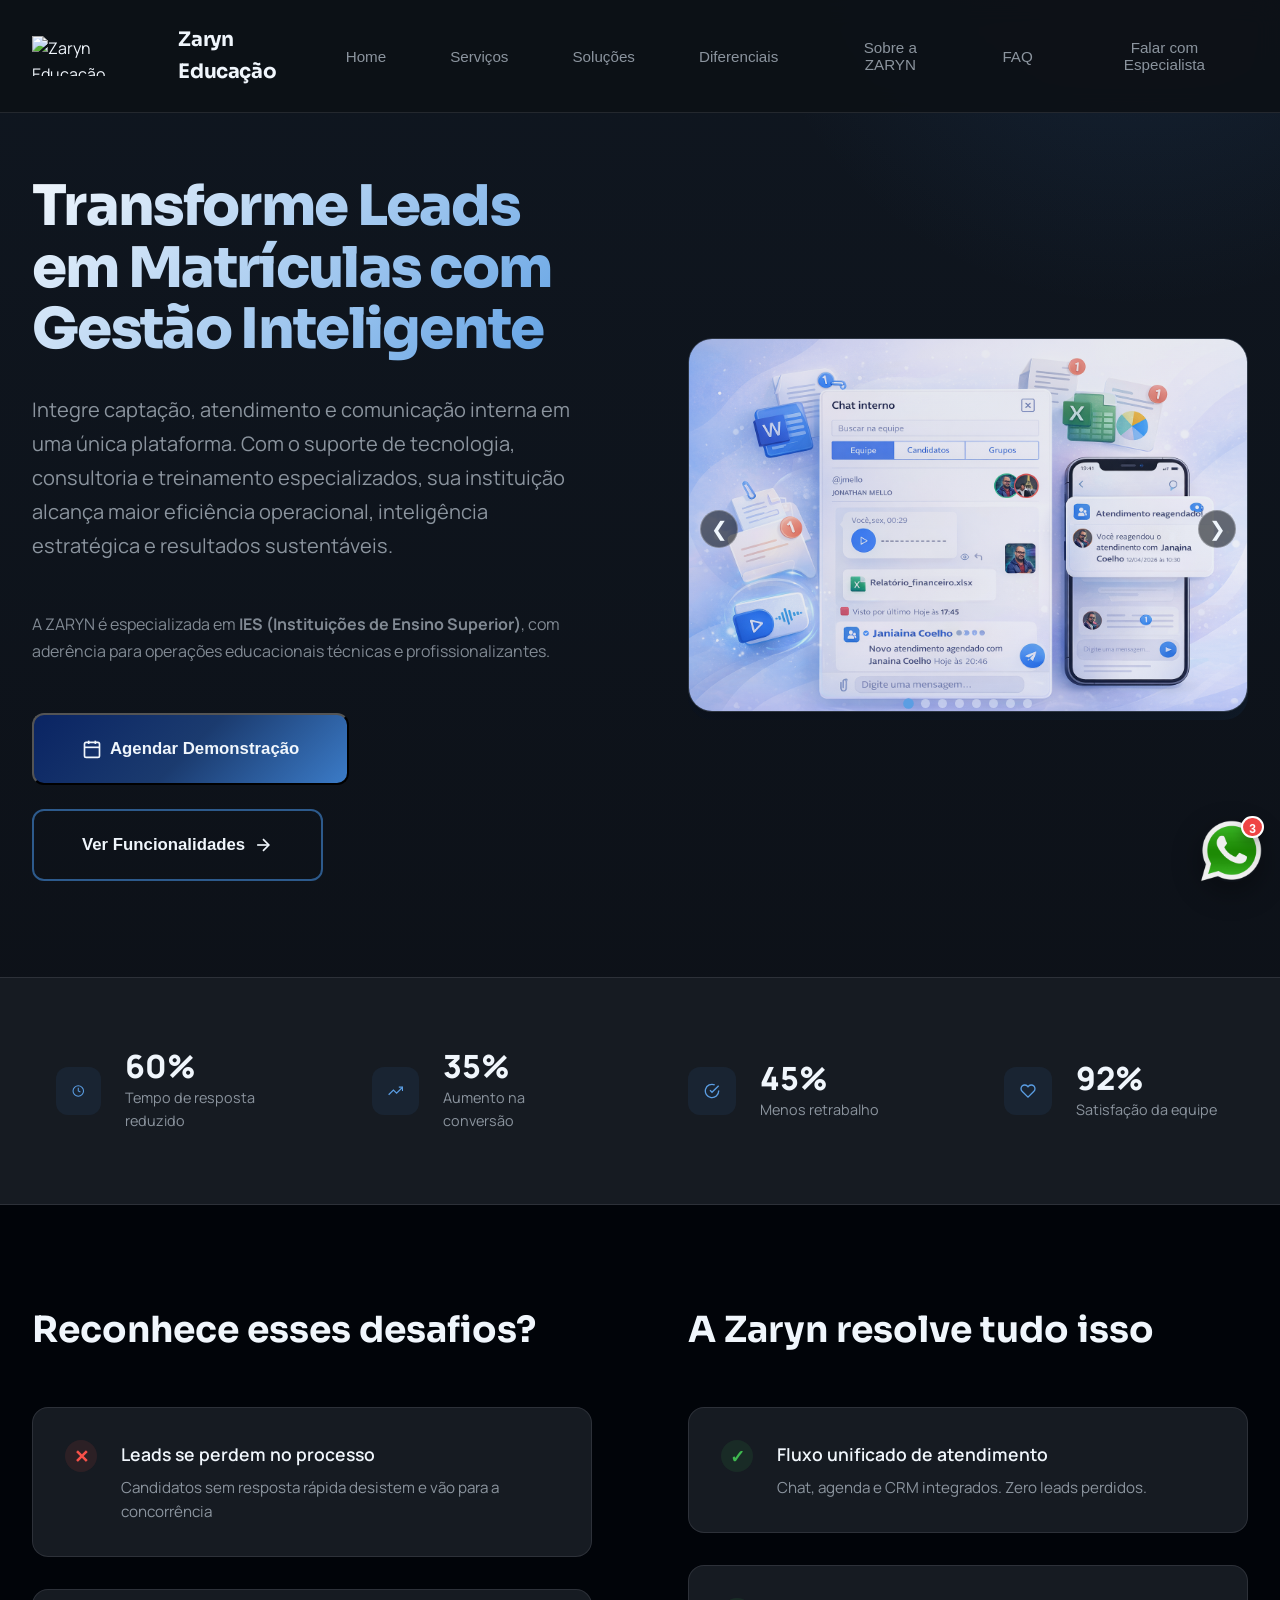
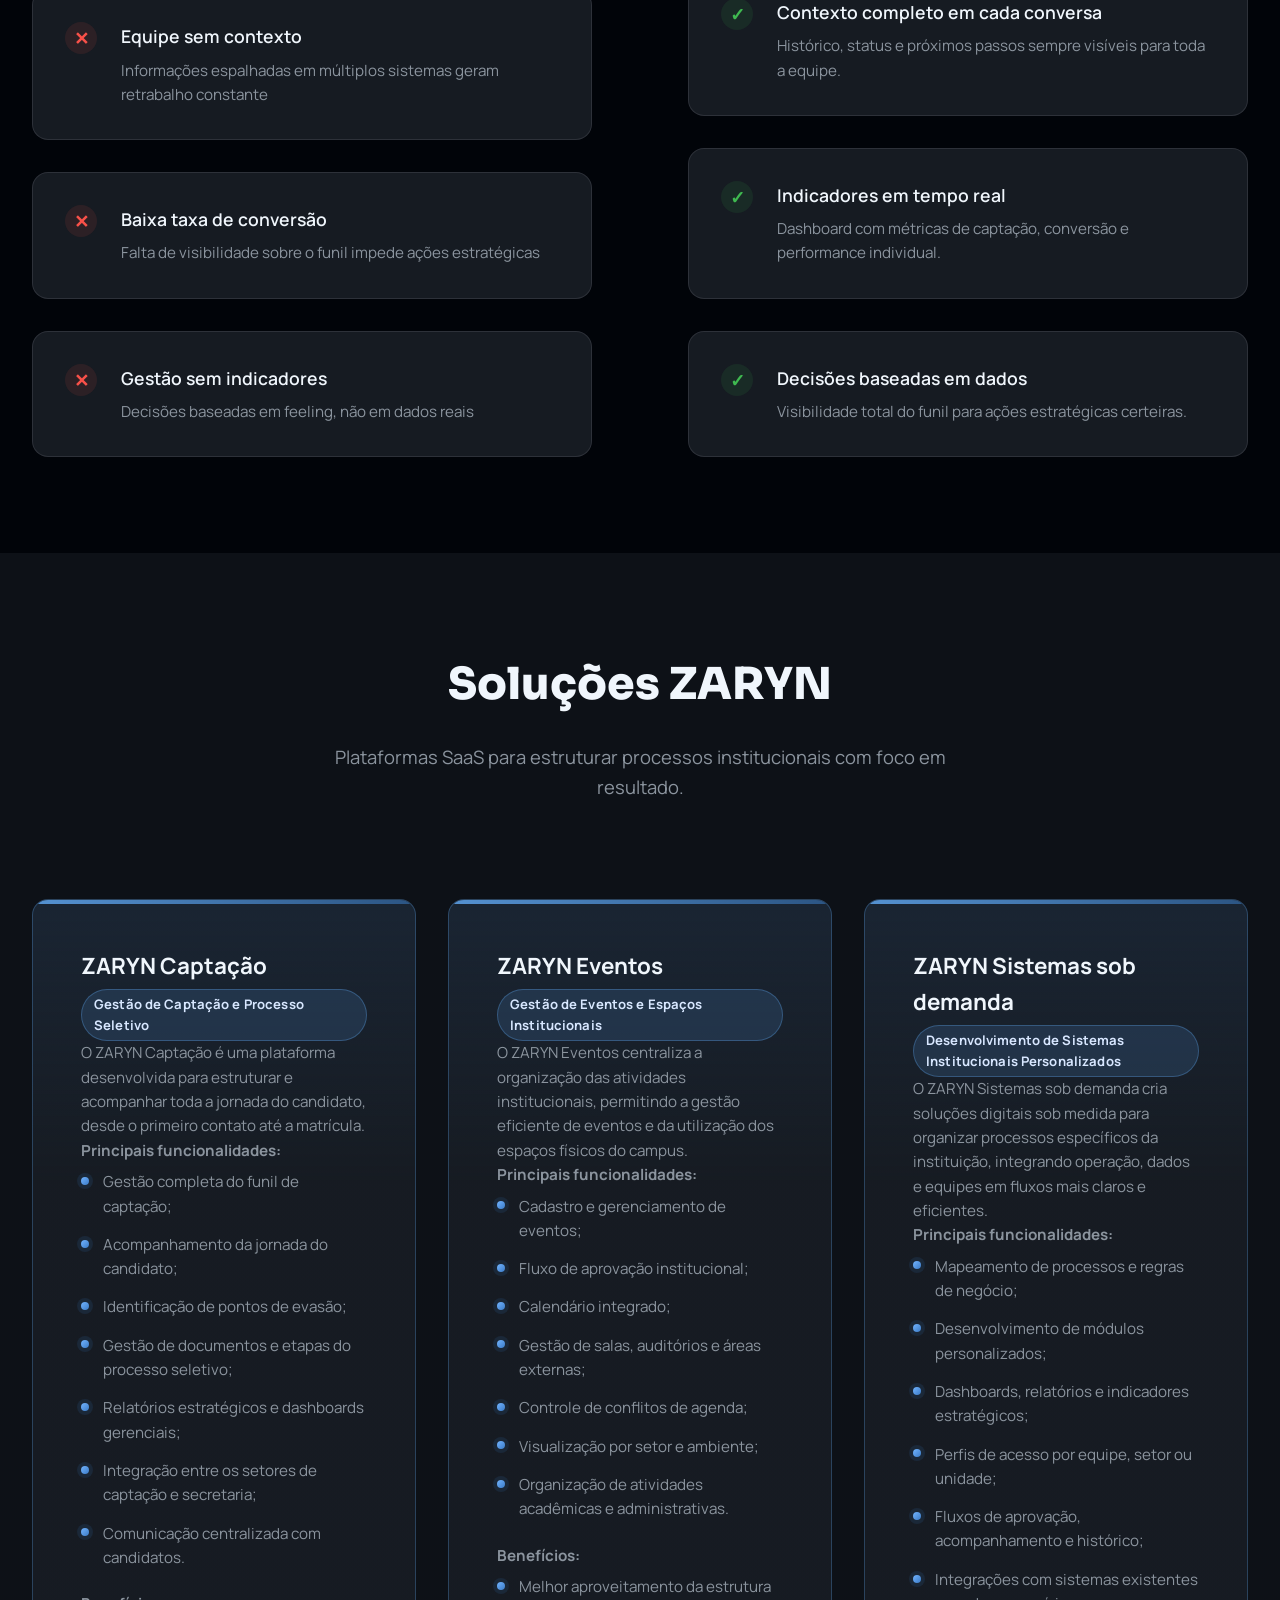
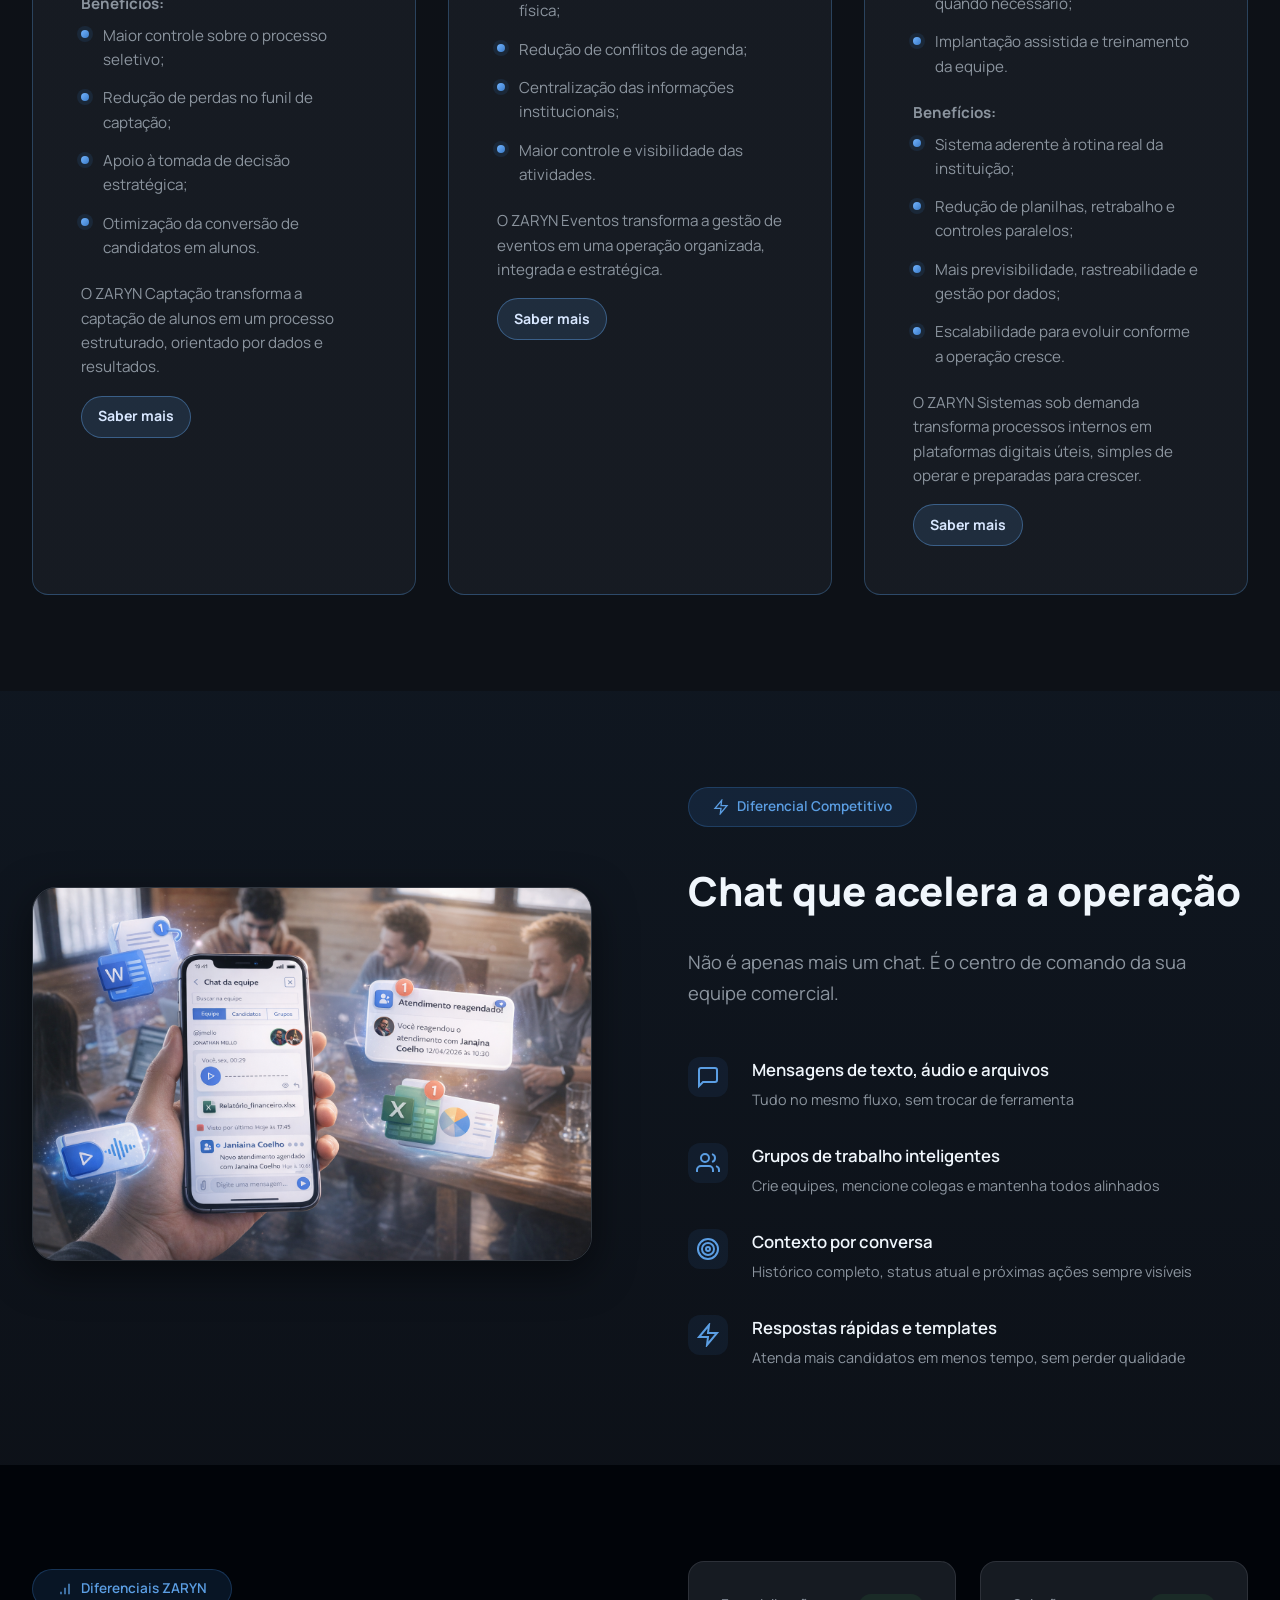
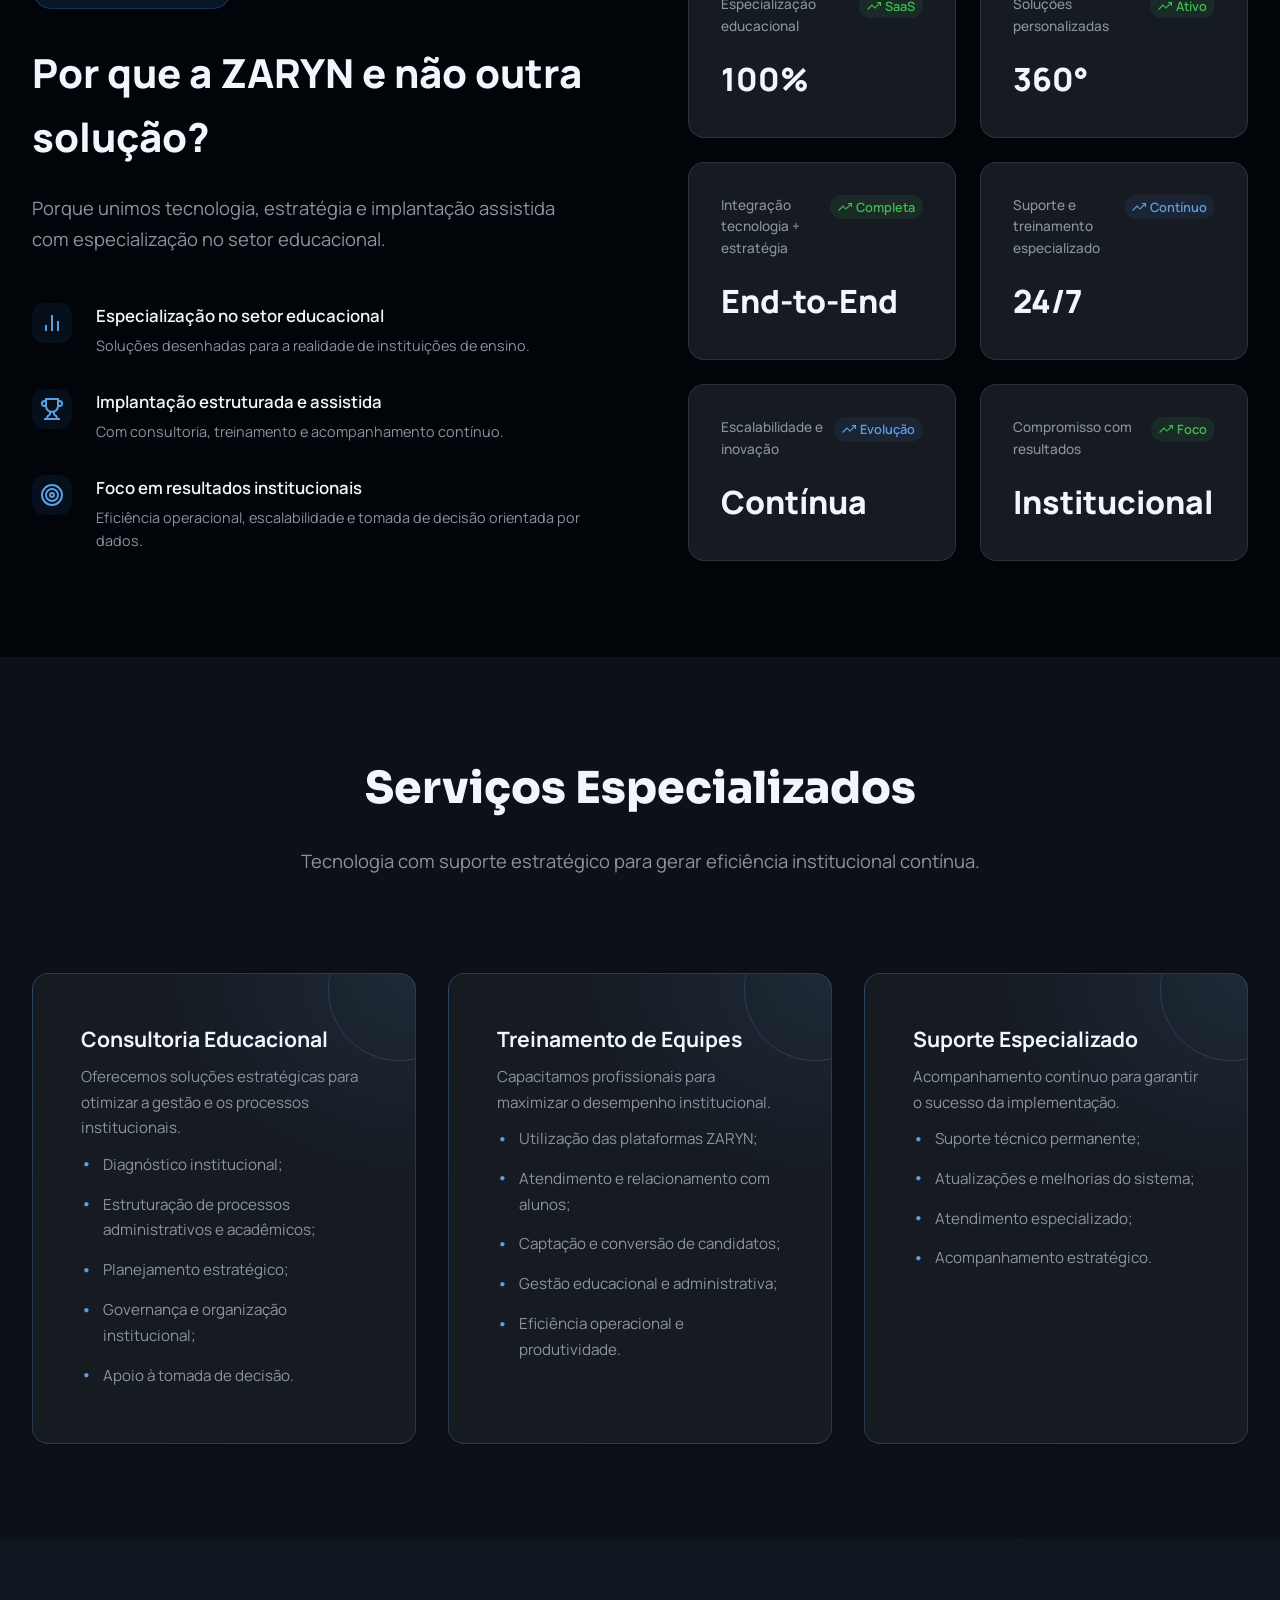
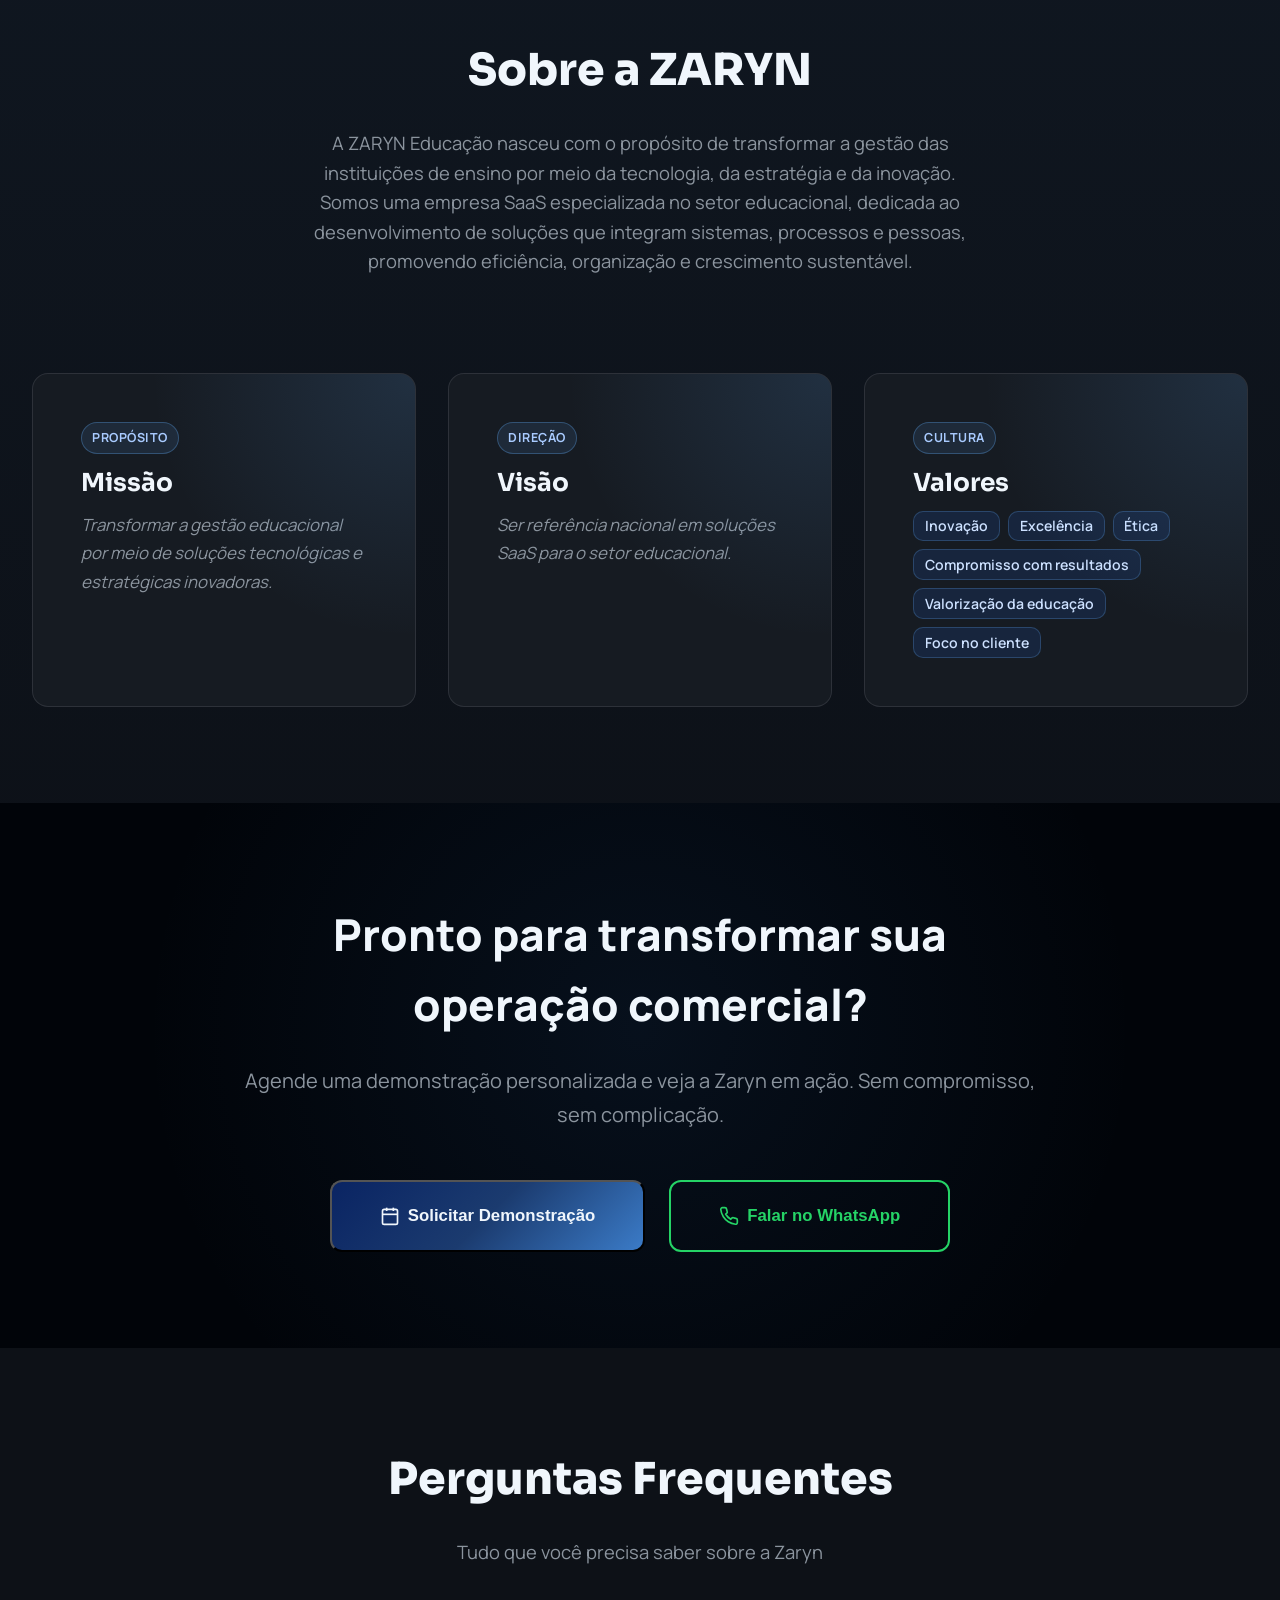
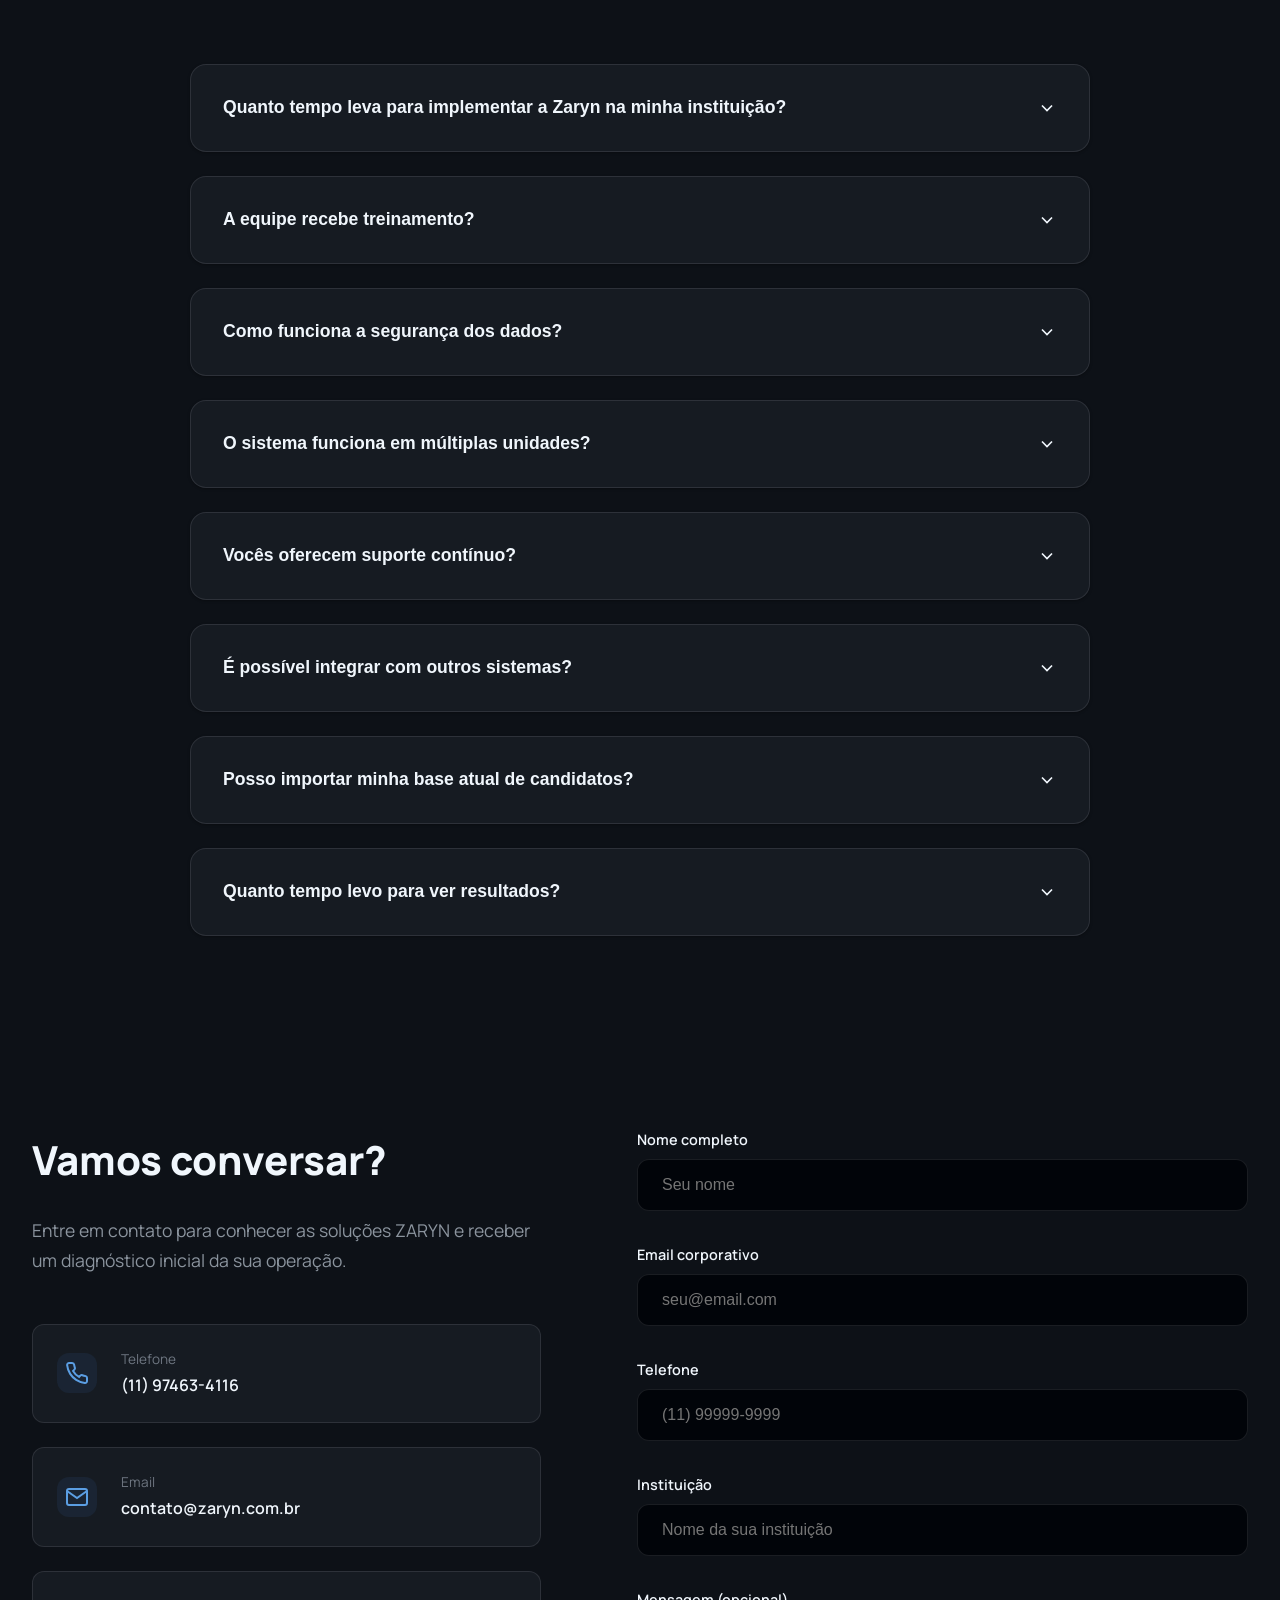
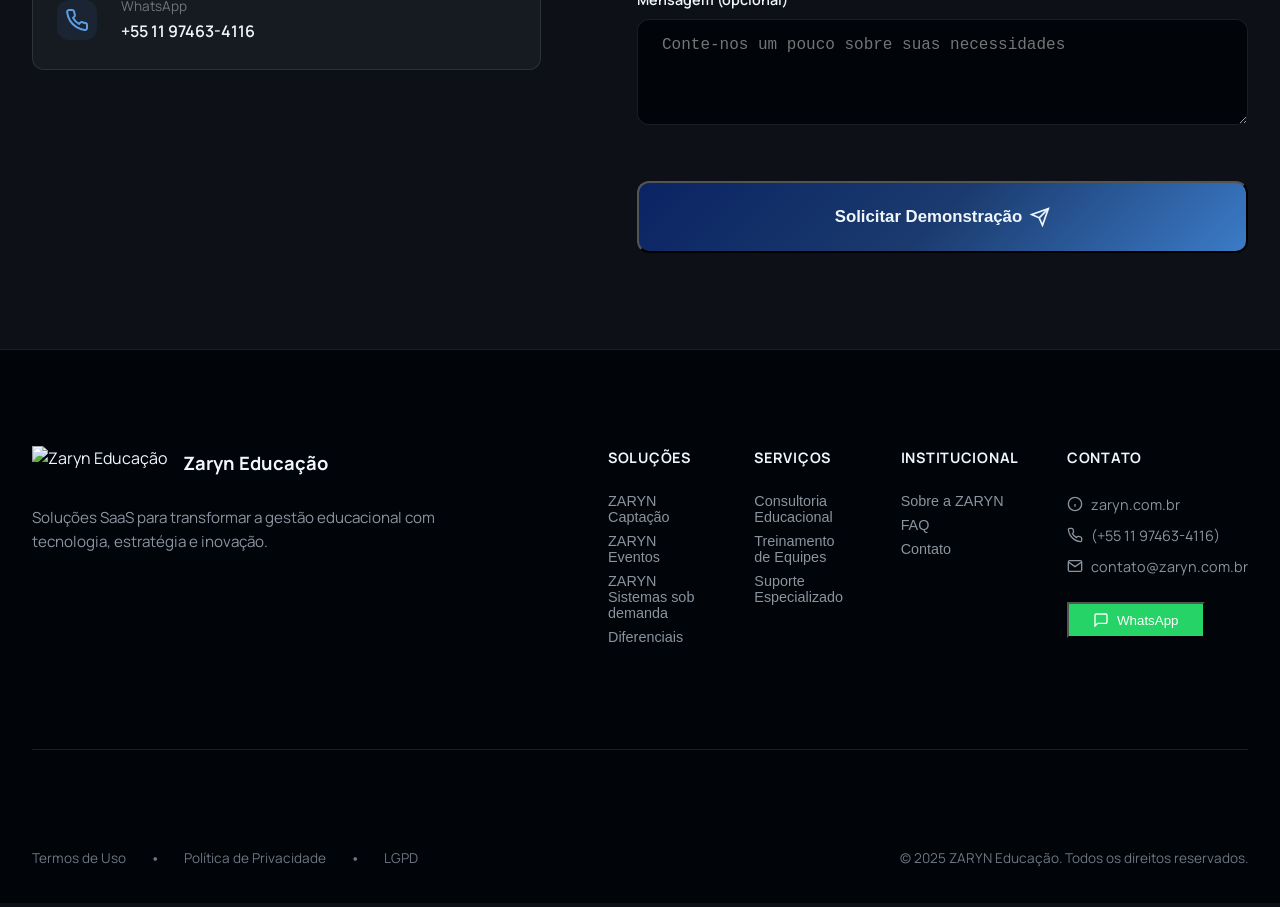
==== index.html @ ff0ccb45 "Publica site Zaryn sem API sensivel" ====
<!DOCTYPE html>
<html lang="pt-BR">

<head>
    <meta charset="UTF-8">
    <meta name="viewport" content="width=device-width, initial-scale=1.0">
    <meta name="description"
        content="Zaryn Educação - Sistema SaaS de gestão comercial e atendimento educacional. Transforme leads em matrículas com gestão inteligente.">
    <meta name="robots" content="index,follow,max-image-preview:large,max-snippet:-1,max-video-preview:-1">
    <meta name="author" content="ZARYN Educação">
    <meta name="theme-color" content="#0D1117">
    <title>Zaryn Educação - Gestão Comercial e Atendimento Educacional</title>
    <link rel="canonical" href="https://zaryn.com.br/">
    <link rel="alternate" hreflang="pt-BR" href="https://zaryn.com.br/">
    <link rel="alternate" hreflang="x-default" href="https://zaryn.com.br/">
    <meta property="og:type" content="website">
    <meta property="og:locale" content="pt_BR">
    <meta property="og:site_name" content="ZARYN Educação">
    <meta property="og:title" content="ZARYN Educação - Gestão Comercial e Atendimento Educacional">
    <meta property="og:description"
        content="Integre captação, atendimento e comunicação interna em uma única plataforma para instituições de ensino.">
    <meta property="og:url" content="https://zaryn.com.br/">
    <meta property="og:image" content="https://zaryn.com.br/images/mockup-principal.png">
    <meta name="twitter:card" content="summary_large_image">
    <meta name="twitter:title" content="ZARYN Educação - Plataforma SaaS para IES">
    <meta name="twitter:description"
        content="Tecnologia, consultoria e treinamento para transformar captação e atendimento em resultados sustentáveis.">
    <meta name="twitter:image" content="https://zaryn.com.br/images/mockup-principal.png">
    <link rel="icon" type="image/png" href="images/favicon.png">
    <script>
        (function () {
            var host = (window.location.hostname || '').toLowerCase();
            var isProductionHost = /(^|\.)zaryn\.com\.br$/.test(host);
            if (isProductionHost && window.location.protocol !== 'https:') {
                window.location.replace('https://' + window.location.host + window.location.pathname + window
                    .location.search + window.location.hash);
            }
        })();

    </script>
    <link rel="preconnect" href="https://fonts.googleapis.com">
    <link rel="preconnect" href="https://fonts.gstatic.com" crossorigin>
    <link
        href="https://fonts.googleapis.com/css2?family=Manrope:wght@400;500;600;700;800&family=Sora:wght@600;700;800&display=swap"
        rel="stylesheet">
    <link rel="stylesheet" href="https://cdn.jsdelivr.net/npm/aos@2.3.4/dist/aos.css">
    <link rel="stylesheet" href="styles.css">
</head>

<body>
    <!-- Header -->
    <header class="header">
        <div class="container">
            <div class="header-content">
                <div class="logo">
                    <img src="https://customer-assets.emergentagent.com/job_14080357-2f99-4ac0-abad-d0d2f63d06c8/artifacts/rkgr3c9k_zaryn_logo.svg"
                        alt="Zaryn Educação" class="logo-image">
                    <span class="logo-text">Zaryn Educação</span>
                </div>

                <nav class="nav" id="mainNav">
                    <button onclick="scrollToSection('hero')">Home</button>
                    <button onclick="scrollToSection('servicos')">Serviços</button>
                    <button onclick="scrollToSection('solucoes')">Soluções</button>
                    <button onclick="scrollToSection('diferenciais')">Diferenciais</button>
                    <button onclick="scrollToSection('sobre')">Sobre a ZARYN</button>
                    <button onclick="scrollToSection('faq')">FAQ</button>
                    <button onclick="scrollToSection('contato')" class="cta-header">
                        Falar com Especialista
                    </button>
                </nav>

                <button class="menu-toggle" id="menuToggle" onclick="toggleMenu()">
                    <svg class="menu-icon" width="24" height="24" viewBox="0 0 24 24" fill="none" stroke="currentColor"
                        stroke-width="2">
                        <path d="M3 12h18M3 6h18M3 18h18" />
                    </svg>
                    <svg class="close-icon" width="24" height="24" viewBox="0 0 24 24" fill="none" stroke="currentColor"
                        stroke-width="2" style="display: none;">
                        <path d="M18 6L6 18M6 6l12 12" />
                    </svg>
                </button>
            </div>
        </div>
    </header>

    <!-- Hero Section -->
    <section class="hero" id="hero">
        <div class="container">
            <div class="hero-content">
                <div class="hero-text" data-animate>
                    <h1 class="hero-title">
                        Transforme Leads em Matrículas com Gestão Inteligente
                    </h1>
                    <p class="hero-subtitle">
                        Integre captação, atendimento e comunicação interna em uma única plataforma.
                        Com o suporte de tecnologia, consultoria e treinamento especializados, sua instituição alcança
                        maior eficiência operacional, inteligência estratégica e resultados sustentáveis.
                    </p>
                    <p class="hero-subtitle" style="font-size: 1rem; opacity: .92;">
                        A ZARYN é especializada em <strong>IES (Instituições de Ensino Superior)</strong>, com aderência
                        para operações educacionais técnicas e profissionalizantes.
                    </p>
                    <div class="hero-ctas">
                        <button class="btn cta-primary" onclick="scrollToSection('contato')">
                            <svg width="20" height="20" viewBox="0 0 24 24" fill="none" stroke="currentColor"
                                stroke-width="2">
                                <rect x="3" y="4" width="18" height="18" rx="2" ry="2" />
                                <line x1="16" y1="2" x2="16" y2="6" />
                                <line x1="8" y1="2" x2="8" y2="6" />
                                <line x1="3" y1="10" x2="21" y2="10" />
                            </svg>
                            Agendar Demonstração
                        </button>
                        <button class="btn cta-secondary" onclick="scrollToSection('solucoes')">
                            Ver Funcionalidades
                            <svg width="20" height="20" viewBox="0 0 24 24" fill="none" stroke="currentColor"
                                stroke-width="2">
                                <line x1="5" y1="12" x2="19" y2="12" />
                                <polyline points="12 5 19 12 12 19" />
                            </svg>
                        </button>
                    </div>
                </div>

                <div class="hero-image" data-animate>
                    <div class="hero-slider" id="heroSlider">
                        <img src="images/mockup-principal.png" alt="Tela principal Zaryn"
                            class="mockup-image hero-slide is-active">
                        <img src="images/imagem-chat.png" alt="Tela de chat Zaryn" class="mockup-image hero-slide">
                        <img src="images/atendimentos.png" alt="Tela de atendimentos Zaryn"
                            class="mockup-image hero-slide">
                        <img src="images/indicador-de-desempenho.png" alt="Tela de indicadores de desempenho Zaryn"
                            class="mockup-image hero-slide">
                        <img src="images/painel-de-captacao.png" alt="Tela de painel de captação Zaryn"
                            class="mockup-image hero-slide">
                        <img src="images/calendario-integrado-e-gestao-de-espacos.png"
                            alt="Calendário integrado e gestão de espaços agendados" class="mockup-image hero-slide">
                        <img src="images/gerencie-eventos-com-eficiencia.png"
                            alt="Gerencie eventos com eficiência e organização" class="mockup-image hero-slide">
                        <img src="images/process-seletivo-simples-e-colaborativo.png"
                            alt="Processo seletivo simples e colaborativo" class="mockup-image hero-slide">

                        <button type="button" class="hero-slider-arrow prev" aria-label="Imagem anterior">
                            <span aria-hidden="true">&#10094;</span>
                        </button>
                        <button type="button" class="hero-slider-arrow next" aria-label="Próxima imagem">
                            <span aria-hidden="true">&#10095;</span>
                        </button>

                        <div class="hero-slider-dots" id="heroSliderDots"></div>
                    </div>
                    <div class="mockup-overlay"></div>
                </div>
            </div>
        </div>
    </section>

    <!-- Stats Bar -->
    <section class="stats-bar">
        <div class="container">
            <div class="stats-grid">
                <div class="stat-item" data-animate>
                    <svg class="stat-icon" width="24" height="24" viewBox="0 0 24 24" fill="none" stroke="currentColor"
                        stroke-width="2">
                        <circle cx="12" cy="12" r="10" />
                        <polyline points="12 6 12 12 16 14" />
                    </svg>
                    <div class="stat-content">
                        <div class="stat-value">60%</div>
                        <div class="stat-label">Tempo de resposta reduzido</div>
                    </div>
                </div>
                <div class="stat-item" data-animate>
                    <svg class="stat-icon" width="24" height="24" viewBox="0 0 24 24" fill="none" stroke="currentColor"
                        stroke-width="2">
                        <polyline points="23 6 13.5 15.5 8.5 10.5 1 18" />
                        <polyline points="17 6 23 6 23 12" />
                    </svg>
                    <div class="stat-content">
                        <div class="stat-value">35%</div>
                        <div class="stat-label">Aumento na conversão</div>
                    </div>
                </div>
                <div class="stat-item" data-animate>
                    <svg class="stat-icon" width="24" height="24" viewBox="0 0 24 24" fill="none" stroke="currentColor"
                        stroke-width="2">
                        <path d="M22 11.08V12a10 10 0 1 1-5.93-9.14" />
                        <polyline points="22 4 12 14.01 9 11.01" />
                    </svg>
                    <div class="stat-content">
                        <div class="stat-value">45%</div>
                        <div class="stat-label">Menos retrabalho</div>
                    </div>
                </div>
                <div class="stat-item" data-animate>
                    <svg class="stat-icon" width="24" height="24" viewBox="0 0 24 24" fill="none" stroke="currentColor"
                        stroke-width="2">
                        <path
                            d="M20.84 4.61a5.5 5.5 0 0 0-7.78 0L12 5.67l-1.06-1.06a5.5 5.5 0 0 0-7.78 7.78l1.06 1.06L12 21.23l7.78-7.78 1.06-1.06a5.5 5.5 0 0 0 0-7.78z" />
                    </svg>
                    <div class="stat-content">
                        <div class="stat-value">92%</div>
                        <div class="stat-label">Satisfação da equipe</div>
                    </div>
                </div>
            </div>
        </div>
    </section>

    <!-- Pain & Solution -->
    <section class="pain-solution" id="problema">
        <div class="container">
            <div class="section-grid">
                <div class="pain-block" data-animate>
                    <h2 class="section-title">Reconhece esses desafios?</h2>
                    <div class="pain-list">
                        <div class="pain-item">
                            <div class="pain-icon error">✕</div>
                            <div>
                                <h3>Leads se perdem no processo</h3>
                                <p>Candidatos sem resposta rápida desistem e vão para a concorrência</p>
                            </div>
                        </div>
                        <div class="pain-item">
                            <div class="pain-icon error">✕</div>
                            <div>
                                <h3>Equipe sem contexto</h3>
                                <p>Informações espalhadas em múltiplos sistemas geram retrabalho constante</p>
                            </div>
                        </div>
                        <div class="pain-item">
                            <div class="pain-icon error">✕</div>
                            <div>
                                <h3>Baixa taxa de conversão</h3>
                                <p>Falta de visibilidade sobre o funil impede ações estratégicas</p>
                            </div>
                        </div>
                        <div class="pain-item">
                            <div class="pain-icon error">✕</div>
                            <div>
                                <h3>Gestão sem indicadores</h3>
                                <p>Decisões baseadas em feeling, não em dados reais</p>
                            </div>
                        </div>
                    </div>
                </div>

                <div class="solution-block" data-animate>
                    <h2 class="section-title">A Zaryn resolve tudo isso</h2>
                    <div class="solution-list">
                        <div class="solution-item">
                            <div class="solution-icon success">✓</div>
                            <div>
                                <h3>Fluxo unificado de atendimento</h3>
                                <p>Chat, agenda e CRM integrados. Zero leads perdidos.</p>
                            </div>
                        </div>
                        <div class="solution-item">
                            <div class="solution-icon success">✓</div>
                            <div>
                                <h3>Contexto completo em cada conversa</h3>
                                <p>Histórico, status e próximos passos sempre visíveis para toda a equipe.</p>
                            </div>
                        </div>
                        <div class="solution-item">
                            <div class="solution-icon success">✓</div>
                            <div>
                                <h3>Indicadores em tempo real</h3>
                                <p>Dashboard com métricas de captação, conversão e performance individual.</p>
                            </div>
                        </div>
                        <div class="solution-item">
                            <div class="solution-icon success">✓</div>
                            <div>
                                <h3>Decisões baseadas em dados</h3>
                                <p>Visibilidade total do funil para ações estratégicas certeiras.</p>
                            </div>
                        </div>
                    </div>
                </div>
            </div>
        </div>
    </section>

    <!-- Soluções -->
    <section class="features" id="solucoes">
        <div class="container">
            <div class="section-header" data-animate>
                <h2 class="section-title-center">Soluções ZARYN</h2>
                <p class="section-subtitle">
                    Plataformas SaaS para estruturar processos institucionais com foco em resultado.
                </p>
            </div>

            <div class="features-grid">
                <div class="feature-card" data-animate>
                    <div class="feature-content" onclick="location.href='processo-seletivo-simples-e-colaborativo/'">
                        <h3 class="feature-title">ZARYN Captação</h3>
                        <p class="feature-description"><strong>Gestão de Captação e Processo Seletivo</strong></p>
                        <p class="feature-description">O ZARYN Captação é uma plataforma desenvolvida para estruturar e
                            acompanhar toda a jornada do candidato, desde o primeiro contato até a matrícula.</p>
                        <p class="feature-description"><strong>Principais funcionalidades:</strong></p>
                        <ul class="feature-description">
                            <li>Gestão completa do funil de captação;</li>
                            <li>Acompanhamento da jornada do candidato;</li>
                            <li>Identificação de pontos de evasão;</li>
                            <li>Gestão de documentos e etapas do processo seletivo;</li>
                            <li>Relatórios estratégicos e dashboards gerenciais;</li>
                            <li>Integração entre os setores de captação e secretaria;</li>
                            <li>Comunicação centralizada com candidatos.</li>
                        </ul>
                        <p class="feature-description"><strong>Benefícios:</strong></p>
                        <ul class="feature-description">
                            <li>Maior controle sobre o processo seletivo;</li>
                            <li>Redução de perdas no funil de captação;</li>
                            <li>Apoio à tomada de decisão estratégica;</li>
                            <li>Otimização da conversão de candidatos em alunos.</li>
                        </ul>
                        <p class="feature-description">O ZARYN Captação transforma a captação de alunos em um processo
                            estruturado, orientado por dados e resultados.</p>
                        <div class="feature-actions">
                            <a class="feature-more" href="processo-seletivo-simples-e-colaborativo/">Saber mais</a>
                        </div>
                    </div>
                </div>

                <div class="feature-card" data-animate>
                    <div class="feature-content" onclick="location.href='sistema-de-eventos-para-sua-instituicao/'">
                        <h3 class="feature-title">ZARYN Eventos</h3>
                        <p class="feature-description"><strong>Gestão de Eventos e Espaços Institucionais</strong></p>
                        <p class="feature-description">O ZARYN Eventos centraliza a organização das atividades
                            institucionais, permitindo a gestão eficiente de eventos e da utilização dos espaços físicos
                            do campus.</p>
                        <p class="feature-description"><strong>Principais funcionalidades:</strong></p>
                        <ul class="feature-description">
                            <li>Cadastro e gerenciamento de eventos;</li>
                            <li>Fluxo de aprovação institucional;</li>
                            <li>Calendário integrado;</li>
                            <li>Gestão de salas, auditórios e áreas externas;</li>
                            <li>Controle de conflitos de agenda;</li>
                            <li>Visualização por setor e ambiente;</li>
                            <li>Organização de atividades acadêmicas e administrativas.</li>
                        </ul>
                        <p class="feature-description"><strong>Benefícios:</strong></p>
                        <ul class="feature-description">
                            <li>Melhor aproveitamento da estrutura física;</li>
                            <li>Redução de conflitos de agenda;</li>
                            <li>Centralização das informações institucionais;</li>
                            <li>Maior controle e visibilidade das atividades.</li>
                        </ul>
                        <p class="feature-description">O ZARYN Eventos transforma a gestão de eventos em uma operação
                            organizada, integrada e estratégica.</p>
                        <div class="feature-actions">
                            <a class="feature-more" href="sistema-de-eventos-para-sua-instituicao/">Saber mais</a>
                        </div>
                    </div>
                </div>

                <div class="feature-card" data-animate>
                    <div class="feature-content" onclick="location.href='sistemas-sob-demanda-para-sua-instituicao/'">
                        <h3 class="feature-title">ZARYN Sistemas sob demanda</h3>
                        <p class="feature-description"><strong>Desenvolvimento de Sistemas Institucionais Personalizados</strong></p>
                        <p class="feature-description">O ZARYN Sistemas sob demanda cria soluções digitais sob medida
                            para organizar processos específicos da instituição, integrando operação, dados e equipes em
                            fluxos mais claros e eficientes.</p>
                        <p class="feature-description"><strong>Principais funcionalidades:</strong></p>
                        <ul class="feature-description">
                            <li>Mapeamento de processos e regras de negócio;</li>
                            <li>Desenvolvimento de módulos personalizados;</li>
                            <li>Dashboards, relatórios e indicadores estratégicos;</li>
                            <li>Perfis de acesso por equipe, setor ou unidade;</li>
                            <li>Fluxos de aprovação, acompanhamento e histórico;</li>
                            <li>Integrações com sistemas existentes quando necessário;</li>
                            <li>Implantação assistida e treinamento da equipe.</li>
                        </ul>
                        <p class="feature-description"><strong>Benefícios:</strong></p>
                        <ul class="feature-description">
                            <li>Sistema aderente à rotina real da instituição;</li>
                            <li>Redução de planilhas, retrabalho e controles paralelos;</li>
                            <li>Mais previsibilidade, rastreabilidade e gestão por dados;</li>
                            <li>Escalabilidade para evoluir conforme a operação cresce.</li>
                        </ul>
                        <p class="feature-description">O ZARYN Sistemas sob demanda transforma processos internos em
                            plataformas digitais úteis, simples de operar e preparadas para crescer.</p>
                        <div class="feature-actions">
                            <a class="feature-more" href="sistemas-sob-demanda-para-sua-instituicao/">Saber mais</a>
                        </div>
                    </div>
                </div>
            </div>
        </div>
    </section>

    <!-- Chat Highlight -->
    <section class="chat-highlight">
        <div class="container">
            <div class="highlight-grid">
                <div class="highlight-image" data-animate>
                    <img src="images/chat-de-equipe.png" alt="Chat Colaborativo" class="highlight-img">
                </div>
                <div class="highlight-content" data-animate>
                    <div class="highlight-badge">
                        <svg width="16" height="16" viewBox="0 0 24 24" fill="none" stroke="currentColor"
                            stroke-width="2">
                            <polygon points="13 2 3 14 12 14 11 22 21 10 12 10 13 2" />
                        </svg>
                        Diferencial Competitivo
                    </div>
                    <h2 class="highlight-title">Chat que acelera a operação</h2>
                    <p class="highlight-text">
                        Não é apenas mais um chat. É o centro de comando da sua equipe comercial.
                    </p>
                    <div class="highlight-features">
                        <div class="highlight-feature">
                            <svg class="highlight-feature-icon" width="24" height="24" viewBox="0 0 24 24" fill="none"
                                stroke="currentColor" stroke-width="2">
                                <path d="M21 15a2 2 0 0 1-2 2H7l-4 4V5a2 2 0 0 1 2-2h14a2 2 0 0 1 2 2z" />
                            </svg>
                            <div>
                                <h4>Mensagens de texto, áudio e arquivos</h4>
                                <p>Tudo no mesmo fluxo, sem trocar de ferramenta</p>
                            </div>
                        </div>
                        <div class="highlight-feature">
                            <svg class="highlight-feature-icon" width="24" height="24" viewBox="0 0 24 24" fill="none"
                                stroke="currentColor" stroke-width="2">
                                <path d="M17 21v-2a4 4 0 0 0-4-4H5a4 4 0 0 0-4 4v2" />
                                <circle cx="9" cy="7" r="4" />
                                <path d="M23 21v-2a4 4 0 0 0-3-3.87" />
                                <path d="M16 3.13a4 4 0 0 1 0 7.75" />
                            </svg>
                            <div>
                                <h4>Grupos de trabalho inteligentes</h4>
                                <p>Crie equipes, mencione colegas e mantenha todos alinhados</p>
                            </div>
                        </div>
                        <div class="highlight-feature">
                            <svg class="highlight-feature-icon" width="24" height="24" viewBox="0 0 24 24" fill="none"
                                stroke="currentColor" stroke-width="2">
                                <circle cx="12" cy="12" r="10" />
                                <circle cx="12" cy="12" r="6" />
                                <circle cx="12" cy="12" r="2" />
                            </svg>
                            <div>
                                <h4>Contexto por conversa</h4>
                                <p>Histórico completo, status atual e próximas ações sempre visíveis</p>
                            </div>
                        </div>
                        <div class="highlight-feature">
                            <svg class="highlight-feature-icon" width="24" height="24" viewBox="0 0 24 24" fill="none"
                                stroke="currentColor" stroke-width="2">
                                <polygon points="13 2 3 14 12 14 11 22 21 10 12 10 13 2" />
                            </svg>
                            <div>
                                <h4>Respostas rápidas e templates</h4>
                                <p>Atenda mais candidatos em menos tempo, sem perder qualidade</p>
                            </div>
                        </div>
                    </div>
                </div>
            </div>
        </div>
    </section>

    <!-- Diferenciais -->
    <section class="kpi-section" id="diferenciais">
        <div class="container">
            <div class="kpi-grid">
                <div class="kpi-content" data-animate>
                    <div class="highlight-badge">
                        <svg width="16" height="16" viewBox="0 0 24 24" fill="none" stroke="currentColor"
                            stroke-width="2">
                            <line x1="12" y1="20" x2="12" y2="10" />
                            <line x1="18" y1="20" x2="18" y2="4" />
                            <line x1="6" y1="20" x2="6" y2="16" />
                        </svg>
                        Diferenciais ZARYN
                    </div>
                    <h2 class="highlight-title">Por que a ZARYN e não outra solução?</h2>
                    <p class="highlight-text">
                        Porque unimos tecnologia, estratégia e implantação assistida com especialização no setor
                        educacional.
                    </p>
                    <div class="kpi-list">
                        <div class="kpi-benefit">
                            <svg class="kpi-benefit-icon" width="24" height="24" viewBox="0 0 24 24" fill="none"
                                stroke="currentColor" stroke-width="2">
                                <line x1="18" y1="20" x2="18" y2="10" />
                                <line x1="12" y1="20" x2="12" y2="4" />
                                <line x1="6" y1="20" x2="6" y2="14" />
                            </svg>
                            <div>
                                <h4>Especialização no setor educacional</h4>
                                <p>Soluções desenhadas para a realidade de instituições de ensino.</p>
                            </div>
                        </div>
                        <div class="kpi-benefit">
                            <svg class="kpi-benefit-icon" width="24" height="24" viewBox="0 0 24 24" fill="none"
                                stroke="currentColor" stroke-width="2">
                                <path d="M6 9H4.5a2.5 2.5 0 0 1 0-5H6" />
                                <path d="M18 9h1.5a2.5 2.5 0 0 0 0-5H18" />
                                <path d="M4 22h16" />
                                <path d="M10 14.66V17c0 .55-.47.98-.97 1.21C7.85 18.75 7 20.24 7 22" />
                                <path d="M14 14.66V17c0 .55.47.98.97 1.21C16.15 18.75 17 20.24 17 22" />
                                <path d="M18 2H6v7a6 6 0 0 0 12 0V2z" />
                            </svg>
                            <div>
                                <h4>Implantação estruturada e assistida</h4>
                                <p>Com consultoria, treinamento e acompanhamento contínuo.</p>
                            </div>
                        </div>
                        <div class="kpi-benefit">
                            <svg class="kpi-benefit-icon" width="24" height="24" viewBox="0 0 24 24" fill="none"
                                stroke="currentColor" stroke-width="2">
                                <circle cx="12" cy="12" r="10" />
                                <circle cx="12" cy="12" r="6" />
                                <circle cx="12" cy="12" r="2" />
                            </svg>
                            <div>
                                <h4>Foco em resultados institucionais</h4>
                                <p>Eficiência operacional, escalabilidade e tomada de decisão orientada por dados.</p>
                            </div>
                        </div>
                    </div>
                </div>

                <div class="kpi-metrics" data-animate>
                    <div class="metrics-grid">
                        <div class="metric-card">
                            <div class="metric-header">
                                <span class="metric-label">Especialização educacional</span>
                                <span class="metric-change up">
                                    <svg width="14" height="14" viewBox="0 0 24 24" fill="none" stroke="currentColor"
                                        stroke-width="2">
                                        <polyline points="23 6 13.5 15.5 8.5 10.5 1 18" />
                                        <polyline points="17 6 23 6 23 12" />
                                    </svg>
                                    SaaS
                                </span>
                            </div>
                            <div class="metric-value">100%</div>
                        </div>
                        <div class="metric-card">
                            <div class="metric-header">
                                <span class="metric-label">Soluções personalizadas</span>
                                <span class="metric-change up">
                                    <svg width="14" height="14" viewBox="0 0 24 24" fill="none" stroke="currentColor"
                                        stroke-width="2">
                                        <polyline points="23 6 13.5 15.5 8.5 10.5 1 18" />
                                        <polyline points="17 6 23 6 23 12" />
                                    </svg>
                                    Ativo
                                </span>
                            </div>
                            <div class="metric-value">360°</div>
                        </div>
                        <div class="metric-card">
                            <div class="metric-header">
                                <span class="metric-label">Integração tecnologia + estratégia</span>
                                <span class="metric-change up">
                                    <svg width="14" height="14" viewBox="0 0 24 24" fill="none" stroke="currentColor"
                                        stroke-width="2">
                                        <polyline points="23 6 13.5 15.5 8.5 10.5 1 18" />
                                        <polyline points="17 6 23 6 23 12" />
                                    </svg>
                                    Completa
                                </span>
                            </div>
                            <div class="metric-value">End-to-End</div>
                        </div>
                        <div class="metric-card">
                            <div class="metric-header">
                                <span class="metric-label">Suporte e treinamento especializado</span>
                                <span class="metric-change down">
                                    <svg width="14" height="14" viewBox="0 0 24 24" fill="none" stroke="currentColor"
                                        stroke-width="2">
                                        <polyline points="23 6 13.5 15.5 8.5 10.5 1 18" />
                                        <polyline points="17 6 23 6 23 12" />
                                    </svg>
                                    Contínuo
                                </span>
                            </div>
                            <div class="metric-value">24/7</div>
                        </div>
                        <div class="metric-card">
                            <div class="metric-header">
                                <span class="metric-label">Escalabilidade e inovação</span>
                                <span class="metric-change down">
                                    <svg width="14" height="14" viewBox="0 0 24 24" fill="none" stroke="currentColor"
                                        stroke-width="2">
                                        <polyline points="23 6 13.5 15.5 8.5 10.5 1 18" />
                                        <polyline points="17 6 23 6 23 12" />
                                    </svg>
                                    Evolução
                                </span>
                            </div>
                            <div class="metric-value">Contínua</div>
                        </div>
                        <div class="metric-card">
                            <div class="metric-header">
                                <span class="metric-label">Compromisso com resultados</span>
                                <span class="metric-change up">
                                    <svg width="14" height="14" viewBox="0 0 24 24" fill="none" stroke="currentColor"
                                        stroke-width="2">
                                        <polyline points="23 6 13.5 15.5 8.5 10.5 1 18" />
                                        <polyline points="17 6 23 6 23 12" />
                                    </svg>
                                    Foco
                                </span>
                            </div>
                            <div class="metric-value">Institucional</div>
                        </div>
                    </div>
                </div>
            </div>
        </div>
    </section>

    <!-- Serviços -->
    <section class="benefits" id="servicos">
        <div class="container">
            <div class="section-header" data-animate>
                <h2 class="section-title-center">Serviços Especializados</h2>
                <p class="section-subtitle">
                    Tecnologia com suporte estratégico para gerar eficiência institucional contínua.
                </p>
            </div>

            <div class="benefits-grid">
                <div class="benefit-card" data-animate>
                    <div class="benefit-content">
                        <h3 class="benefit-title">Consultoria Educacional</h3>
                        <p class="benefit-description">Oferecemos soluções estratégicas para otimizar a gestão e os
                            processos institucionais.</p>
                        <ul class="benefit-description">
                            <li>Diagnóstico institucional;</li>
                            <li>Estruturação de processos administrativos e acadêmicos;</li>
                            <li>Planejamento estratégico;</li>
                            <li>Governança e organização institucional;</li>
                            <li>Apoio à tomada de decisão.</li>
                        </ul>
                    </div>
                </div>

                <div class="benefit-card" data-animate>
                    <div class="benefit-content">
                        <h3 class="benefit-title">Treinamento de Equipes</h3>
                        <p class="benefit-description">Capacitamos profissionais para maximizar o desempenho
                            institucional.</p>
                        <ul class="benefit-description">
                            <li>Utilização das plataformas ZARYN;</li>
                            <li>Atendimento e relacionamento com alunos;</li>
                            <li>Captação e conversão de candidatos;</li>
                            <li>Gestão educacional e administrativa;</li>
                            <li>Eficiência operacional e produtividade.</li>
                        </ul>
                    </div>
                </div>

                <div class="benefit-card" data-animate>
                    <div class="benefit-content">
                        <h3 class="benefit-title">Suporte Especializado</h3>
                        <p class="benefit-description">Acompanhamento contínuo para garantir o sucesso da implementação.
                        </p>
                        <ul class="benefit-description">
                            <li>Suporte técnico permanente;</li>
                            <li>Atualizações e melhorias do sistema;</li>
                            <li>Atendimento especializado;</li>
                            <li>Acompanhamento estratégico.</li>
                        </ul>
                    </div>
                </div>
            </div>
        </div>
    </section>
    <!-- Sobre a ZARYN -->
    <section class="testimonials" id="sobre">
        <div class="container">
            <div class="section-header" data-animate>
                <h2 class="section-title-center">Sobre a ZARYN</h2>
                <p class="section-subtitle">
                    A ZARYN Educação nasceu com o propósito de transformar a gestão das instituições de ensino por meio
                    da tecnologia, da estratégia e da inovação.
                </p>
                <p class="section-subtitle">
                    Somos uma empresa SaaS especializada no setor educacional, dedicada ao desenvolvimento de soluções
                    que integram sistemas, processos e pessoas, promovendo eficiência, organização e crescimento
                    sustentável.
                </p>
            </div>

            <div class="testimonials-grid">
                <div class="testimonial-card mvv-card" data-animate>
                    <div class="testimonial-content">
                        <div class="mvv-kicker">Propósito</div>
                        <h3 class="mvv-title">Missão</h3>
                        <p class="testimonial-text mvv-text">Transformar a gestão educacional por meio de soluções
                            tecnológicas e estratégicas inovadoras.</p>
                    </div>
                </div>
                <div class="testimonial-card mvv-card" data-animate>
                    <div class="testimonial-content">
                        <div class="mvv-kicker">Direção</div>
                        <h3 class="mvv-title">Visão</h3>
                        <p class="testimonial-text mvv-text">Ser referência nacional em soluções SaaS para o setor
                            educacional.</p>
                    </div>
                </div>
                <div class="testimonial-card mvv-card" data-animate>
                    <div class="testimonial-content">
                        <div class="mvv-kicker">Cultura</div>
                        <h3 class="mvv-title">Valores</h3>
                        <div class="mvv-tags">
                            <span>Inovação</span>
                            <span>Excelência</span>
                            <span>Ética</span>
                            <span>Compromisso com resultados</span>
                            <span>Valorização da educação</span>
                            <span>Foco no cliente</span>
                        </div>
                    </div>
                </div>
            </div>
        </div>
    </section>
    <!-- CTA Section -->
    <section class="cta-section">
        <div class="container">
            <div class="cta-content" data-animate>
                <h2 class="cta-title">Pronto para transformar sua operação comercial?</h2>
                <p class="cta-text">
                    Agende uma demonstração personalizada e veja a Zaryn em ação.
                    Sem compromisso, sem complicação.
                </p>
                <div class="cta-buttons">
                    <button class="btn cta-primary" onclick="scrollToSection('contato')">
                        <svg width="20" height="20" viewBox="0 0 24 24" fill="none" stroke="currentColor"
                            stroke-width="2">
                            <rect x="3" y="4" width="18" height="18" rx="2" ry="2" />
                            <line x1="16" y1="2" x2="16" y2="6" />
                            <line x1="8" y1="2" x2="8" y2="6" />
                            <line x1="3" y1="10" x2="21" y2="10" />
                        </svg>
                        Solicitar Demonstração
                    </button>
                    <button class="btn cta-whatsapp" onclick="openWhatsApp()">
                        <svg width="20" height="20" viewBox="0 0 24 24" fill="none" stroke="currentColor"
                            stroke-width="2">
                            <path
                                d="M22 16.92v3a2 2 0 0 1-2.18 2 19.79 19.79 0 0 1-8.63-3.07 19.5 19.5 0 0 1-6-6 19.79 19.79 0 0 1-3.07-8.67A2 2 0 0 1 4.11 2h3a2 2 0 0 1 2 1.72 12.84 12.84 0 0 0 .7 2.81 2 2 0 0 1-.45 2.11L8.09 9.91a16 16 0 0 0 6 6l1.27-1.27a2 2 0 0 1 2.11-.45 12.84 12.84 0 0 0 2.81.7A2 2 0 0 1 22 16.92z" />
                        </svg>
                        Falar no WhatsApp
                    </button>
                </div>
            </div>
        </div>
    </section>

    <!-- FAQ -->
    <section class="faq" id="faq">
        <div class="container">
            <div class="section-header" data-animate>
                <h2 class="section-title-center">Perguntas Frequentes</h2>
                <p class="section-subtitle">
                    Tudo que você precisa saber sobre a Zaryn
                </p>
            </div>

            <div class="faq-container" data-animate>
                <div class="faq-accordion">
                    <div class="faq-item">
                        <button class="faq-question" onclick="toggleFAQ(this)">
                            Quanto tempo leva para implementar a Zaryn na minha instituição?
                            <svg class="faq-chevron" width="20" height="20" viewBox="0 0 24 24" fill="none"
                                stroke="currentColor" stroke-width="2">
                                <polyline points="6 9 12 15 18 9" />
                            </svg>
                        </button>
                        <div class="faq-answer">
                            <p>A implementação básica pode ser feita em até 7 dias úteis. Isso inclui configuração
                                inicial, importação de base, treinamento da equipe e início da operação. Projetos mais
                                complexos podem levar de 2 a 4 semanas.</p>
                        </div>
                    </div>

                    <div class="faq-item">
                        <button class="faq-question" onclick="toggleFAQ(this)">
                            A equipe recebe treinamento?
                            <svg class="faq-chevron" width="20" height="20" viewBox="0 0 24 24" fill="none"
                                stroke="currentColor" stroke-width="2">
                                <polyline points="6 9 12 15 18 9" />
                            </svg>
                        </button>
                        <div class="faq-answer">
                            <p>Sim! Oferecemos treinamento completo para todos os usuários, incluindo sessões ao vivo,
                                material de apoio em vídeo e documentação detalhada. Além disso, nosso suporte está
                                sempre disponível para tirar dúvidas.</p>
                        </div>
                    </div>

                    <div class="faq-item">
                        <button class="faq-question" onclick="toggleFAQ(this)">
                            Como funciona a segurança dos dados?
                            <svg class="faq-chevron" width="20" height="20" viewBox="0 0 24 24" fill="none"
                                stroke="currentColor" stroke-width="2">
                                <polyline points="6 9 12 15 18 9" />
                            </svg>
                        </button>
                        <div class="faq-answer">
                            <p>Todos os dados são armazenados em servidores seguros com criptografia de ponta a ponta.
                                Seguimos as normas da LGPD e realizamos backups automáticos diários. Você tem total
                                controle sobre quem acessa cada informação.</p>
                        </div>
                    </div>

                    <div class="faq-item">
                        <button class="faq-question" onclick="toggleFAQ(this)">
                            O sistema funciona em múltiplas unidades?
                            <svg class="faq-chevron" width="20" height="20" viewBox="0 0 24 24" fill="none"
                                stroke="currentColor" stroke-width="2">
                                <polyline points="6 9 12 15 18 9" />
                            </svg>
                        </button>
                        <div class="faq-answer">
                            <p>Sim! A Zaryn foi desenvolvida para operar com múltiplas unidades, permitindo visão
                                consolidada e gestão individual por unidade. Cada unidade pode ter seus próprios
                                usuários, permissões e indicadores específicos.</p>
                        </div>
                    </div>

                    <div class="faq-item">
                        <button class="faq-question" onclick="toggleFAQ(this)">
                            Vocês oferecem suporte contínuo?
                            <svg class="faq-chevron" width="20" height="20" viewBox="0 0 24 24" fill="none"
                                stroke="currentColor" stroke-width="2">
                                <polyline points="6 9 12 15 18 9" />
                            </svg>
                        </button>
                        <div class="faq-answer">
                            <p>Sim, nosso time de suporte está disponível por chat, email e telefone em horário
                                comercial. Para clientes premium, oferecemos atendimento prioritário e suporte
                                estendido.</p>
                        </div>
                    </div>

                    <div class="faq-item">
                        <button class="faq-question" onclick="toggleFAQ(this)">
                            É possível integrar com outros sistemas?
                            <svg class="faq-chevron" width="20" height="20" viewBox="0 0 24 24" fill="none"
                                stroke="currentColor" stroke-width="2">
                                <polyline points="6 9 12 15 18 9" />
                            </svg>
                        </button>
                        <div class="faq-answer">
                            <p>Sim! A Zaryn possui APIs para integração com sistemas de gestão acadêmica, CRMs,
                                ferramentas de email marketing e plataformas de pagamento. Consulte nosso time sobre
                                integrações específicas.</p>
                        </div>
                    </div>

                    <div class="faq-item">
                        <button class="faq-question" onclick="toggleFAQ(this)">
                            Posso importar minha base atual de candidatos?
                            <svg class="faq-chevron" width="20" height="20" viewBox="0 0 24 24" fill="none"
                                stroke="currentColor" stroke-width="2">
                                <polyline points="6 9 12 15 18 9" />
                            </svg>
                        </button>
                        <div class="faq-answer">
                            <p>Sim! O sistema permite importação via planilha Excel com validação automática. Você
                                recebe um relatório completo de registros inseridos e atualizados, mantendo todo o
                                histórico preservado.</p>
                        </div>
                    </div>

                    <div class="faq-item">
                        <button class="faq-question" onclick="toggleFAQ(this)">
                            Quanto tempo levo para ver resultados?
                            <svg class="faq-chevron" width="20" height="20" viewBox="0 0 24 24" fill="none"
                                stroke="currentColor" stroke-width="2">
                                <polyline points="6 9 12 15 18 9" />
                            </svg>
                        </button>
                        <div class="faq-answer">
                            <p>Muitos clientes reportam melhorias imediatas na organização e comunicação da equipe.
                                Resultados mensuráveis em conversão e velocidade de atendimento costumam aparecer nas
                                primeiras 2 a 4 semanas de uso.</p>
                        </div>
                    </div>
                </div>
            </div>
        </div>
    </section>

    <!-- Contact Form -->
    <section class="contact-form" id="contato">
        <div class="container">
            <div class="form-grid">
                <div class="form-info" data-animate>
                    <h2 class="form-title">Vamos conversar?</h2>
                    <p class="form-subtitle">
                        Entre em contato para conhecer as soluções ZARYN e receber um diagnóstico inicial da sua
                        operação.
                    </p>
                    <div class="contact-info">
                        <div class="contact-item">
                            <svg class="contact-icon" width="24" height="24" viewBox="0 0 24 24" fill="none"
                                stroke="currentColor" stroke-width="2">
                                <path
                                    d="M22 16.92v3a2 2 0 0 1-2.18 2 19.79 19.79 0 0 1-8.63-3.07 19.5 19.5 0 0 1-6-6 19.79 19.79 0 0 1-3.07-8.67A2 2 0 0 1 4.11 2h3a2 2 0 0 1 2 1.72 12.84 12.84 0 0 0 .7 2.81 2 2 0 0 1-.45 2.11L8.09 9.91a16 16 0 0 0 6 6l1.27-1.27a2 2 0 0 1 2.11-.45 12.84 12.84 0 0 0 2.81.7A2 2 0 0 1 22 16.92z" />
                            </svg>
                            <div>
                                <div class="contact-label">Telefone</div>
                                <div class="contact-value">
                                    <a href="tel:+5511974634116" style="color:inherit;text-decoration:none;">(11)
                                        97463-4116</a>
                                </div>
                            </div>
                        </div>
                        <div class="contact-item">
                            <svg class="contact-icon" width="24" height="24" viewBox="0 0 24 24" fill="none"
                                stroke="currentColor" stroke-width="2">
                                <path d="M4 4h16c1.1 0 2 .9 2 2v12c0 1.1-.9 2-2 2H4c-1.1 0-2-.9-2-2V6c0-1.1.9-2 2-2z" />
                                <polyline points="22,6 12,13 2,6" />
                            </svg>
                            <div>
                                <div class="contact-label">Email</div>
                                <div class="contact-value">
                                    <a href="mailto:contato@zaryn.com.br"
                                        style="color:inherit;text-decoration:none;">contato@zaryn.com.br</a>
                                </div>
                            </div>
                        </div>
                        <div class="contact-item">
                            <svg class="contact-icon" width="24" height="24" viewBox="0 0 24 24" fill="none"
                                stroke="currentColor" stroke-width="2">
                                <path
                                    d="M22 16.92v3a2 2 0 0 1-2.18 2 19.79 19.79 0 0 1-8.63-3.07 19.5 19.5 0 0 1-6-6 19.79 19.79 0 0 1-3.07-8.67A2 2 0 0 1 4.11 2h3a2 2 0 0 1 2 1.72 12.84 12.84 0 0 0 .7 2.81 2 2 0 0 1-.45 2.11L8.09 9.91a16 16 0 0 0 6 6l1.27-1.27a2 2 0 0 1 2.11-.45 12.84 12.84 0 0 0 2.81.7A2 2 0 0 1 22 16.92z" />
                            </svg>
                            <div>
                                <div class="contact-label">WhatsApp</div>
                                <div class="contact-value">
                                    <a href="https://wa.me/5511974634116" target="_blank" rel="noopener noreferrer"
                                        style="color:inherit;text-decoration:none;">+55 11 97463-4116</a>
                                </div>
                            </div>
                        </div>
                    </div>
                </div>

                <div class="form-card" data-animate>
                    <form class="contact-form-fields" id="contactForm" action="API/send_mail.php" method="post"
                        onsubmit="handleSubmit(event)" novalidate>
                        <input type="text" name="website" id="website" autocomplete="off" tabindex="-1"
                            style="position:absolute;left:-9999px;opacity:0;pointer-events:none;" aria-hidden="true">
                        <input type="hidden" name="form_ts" id="form_ts">
                        <div class="form-group">
                            <label for="name" class="form-label">Nome completo</label>
                            <input id="name" type="text" name="name" placeholder="Seu nome" required class="form-input">
                        </div>

                        <div class="form-group">
                            <label for="email" class="form-label">Email corporativo</label>
                            <input id="email" type="email" name="email" placeholder="seu@email.com" required
                                class="form-input">
                        </div>

                        <div class="form-group">
                            <label for="phone" class="form-label">Telefone</label>
                            <input id="phone" type="tel" name="phone" placeholder="(11) 99999-9999" required
                                class="form-input">
                        </div>

                        <div class="form-group">
                            <label for="institution" class="form-label">Instituição</label>
                            <input id="institution" type="text" name="institution" placeholder="Nome da sua instituição"
                                required class="form-input">
                        </div>

                        <div class="form-group">
                            <label for="message" class="form-label">Mensagem (opcional)</label>
                            <textarea id="message" name="message"
                                placeholder="Conte-nos um pouco sobre suas necessidades" rows="4"
                                class="form-input"></textarea>
                        </div>

                        <button type="submit" class="btn form-submit">
                            Solicitar Demonstração
                            <svg width="20" height="20" viewBox="0 0 24 24" fill="none" stroke="currentColor"
                                stroke-width="2">
                                <line x1="22" y1="2" x2="11" y2="13" />
                                <polygon points="22 2 15 22 11 13 2 9 22 2" />
                            </svg>
                        </button>
                    </form>
                </div>
            </div>
        </div>
    </section>

    <!-- Footer -->
    <button class="floating-whatsapp" type="button" onclick="openWhatsApp()" aria-label="Falar no WhatsApp">
        <img src="images/logo-whatsapp.png" alt="WhatsApp">
        <span class="floating-whatsapp-badge" aria-hidden="true">3</span>
    </button>
    <button class="floating-top" type="button" onclick="scrollToTop()" aria-label="Voltar ao topo">
        <span aria-hidden="true">&#8593;</span>
    </button>

    <footer class="footer">
        <div class="container">
            <div class="footer-content">
                <div class="footer-brand">
                    <div class="footer-logo">
                        <img src="https://customer-assets.emergentagent.com/job_14080357-2f99-4ac0-abad-d0d2f63d06c8/artifacts/rkgr3c9k_zaryn_logo.svg"
                            alt="Zaryn Educação" class="footer-logo-image">
                        <span class="footer-logo-text">Zaryn Educação</span>
                    </div>
                    <p class="footer-description">
                        Soluções SaaS para transformar a gestão educacional com tecnologia, estratégia e inovação.
                    </p>
                </div>

                <div class="footer-links">
                    <div class="footer-column">
                        <h4 class="footer-column-title">Soluções</h4>
                        <button onclick="scrollToSection('solucoes')" class="footer-link">ZARYN Captação</button>
                        <button onclick="scrollToSection('solucoes')" class="footer-link">ZARYN Eventos</button>
                        <button onclick="scrollToSection('solucoes')" class="footer-link">ZARYN Sistemas sob demanda</button>
                        <button onclick="scrollToSection('diferenciais')" class="footer-link">Diferenciais</button>
                    </div>

                    <div class="footer-column">
                        <h4 class="footer-column-title">Serviços</h4>
                        <button onclick="scrollToSection('servicos')" class="footer-link">Consultoria
                            Educacional</button>
                        <button onclick="scrollToSection('servicos')" class="footer-link">Treinamento de
                            Equipes</button>
                        <button onclick="scrollToSection('servicos')" class="footer-link">Suporte Especializado</button>
                    </div>

                    <div class="footer-column">
                        <h4 class="footer-column-title">Institucional</h4>
                        <button onclick="scrollToSection('sobre')" class="footer-link">Sobre a ZARYN</button>
                        <button onclick="scrollToSection('faq')" class="footer-link">FAQ</button>
                        <button onclick="scrollToSection('contato')" class="footer-link">Contato</button>
                    </div>

                    <div class="footer-column">
                        <h4 class="footer-column-title">Contato</h4>
                        <div class="footer-contact">
                            <svg width="16" height="16" viewBox="0 0 24 24" fill="none" stroke="currentColor"
                                stroke-width="2">
                                <circle cx="12" cy="12" r="10"></circle>
                                <line x1="12" y1="16" x2="12" y2="12"></line>
                                <line x1="12" y1="8" x2="12.01" y2="8"></line>
                            </svg>
                            <span>zaryn.com.br</span>
                        </div>
                        <div class="footer-contact">
                            <svg width="16" height="16" viewBox="0 0 24 24" fill="none" stroke="currentColor"
                                stroke-width="2">
                                <path
                                    d="M22 16.92v3a2 2 0 0 1-2.18 2 19.79 19.79 0 0 1-8.63-3.07 19.5 19.5 0 0 1-6-6 19.79 19.79 0 0 1-3.07-8.67A2 2 0 0 1 4.11 2h3a2 2 0 0 1 2 1.72 12.84 12.84 0 0 0 .7 2.81 2 2 0 0 1-.45 2.11L8.09 9.91a16 16 0 0 0 6 6l1.27-1.27a2 2 0 0 1 2.11-.45 12.84 12.84 0 0 0 2.81.7A2 2 0 0 1 22 16.92z" />
                            </svg>
                            <span>(+55 11 97463-4116)</span>
                        </div>
                        <div class="footer-contact">
                            <svg width="16" height="16" viewBox="0 0 24 24" fill="none" stroke="currentColor"
                                stroke-width="2">
                                <path d="M4 4h16c1.1 0 2 .9 2 2v12c0 1.1-.9 2-2 2H4c-1.1 0-2-.9-2-2V6c0-1.1.9-2 2-2z" />
                                <polyline points="22,6 12,13 2,6" />
                            </svg>
                            <span>contato@zaryn.com.br</span>
                        </div>
                        <button class="btn footer-whatsapp" onclick="openWhatsApp()">
                            <svg width="16" height="16" viewBox="0 0 24 24" fill="none" stroke="currentColor"
                                stroke-width="2">
                                <path d="M21 15a2 2 0 0 1-2 2H7l-4 4V5a2 2 0 0 1 2-2h14a2 2 0 0 1 2 2z" />
                            </svg>
                            WhatsApp
                        </button>
                    </div>
                </div>
            </div>

            <div class="footer-bottom">
                <div class="footer-legal">
                    <a href="termos-de-uso/" class="footer-legal-link">Termos de Uso</a>
                    <span class="footer-separator">•</span>
                    <a href="politica-de-privacidade/" class="footer-legal-link">Política de Privacidade</a>
                    <span class="footer-separator">•</span>
                    <a href="lgpd/" class="footer-legal-link">LGPD</a>
                </div>
                <div class="footer-copyright">
                    © 2025 ZARYN Educação. Todos os direitos reservados.
                </div>
            </div>
        </div>
    </footer>

    <!-- Toast Notification -->
    <div class="toast" id="toast"></div>

    <script type="application/ld+json">
        {
            "@context": "https://schema.org",
            "@type": "Organization",
            "name": "ZARYN Educação",
            "url": "https://zaryn.com.br/",
            "logo": "https://zaryn.com.br/images/favicon.png",
            "email": "contato@zaryn.com.br",
            "telephone": "+55-11-97463-4116",
            "sameAs": [
                "https://wa.me/5511974634116"
            ]
        }

    </script>
    <script type="application/ld+json">
        {
            "@context": "https://schema.org",
            "@type": "WebSite",
            "name": "ZARYN Educação",
            "url": "https://zaryn.com.br/",
            "inLanguage": "pt-BR"
        }

    </script>
    <script type="application/ld+json">
        {
            "@context": "https://schema.org",
            "@type": "SoftwareApplication",
            "name": "ZARYN Educação",
            "applicationCategory": "BusinessApplication",
            "operatingSystem": "Web",
            "description": "Plataforma SaaS para captação, atendimento e comunicação interna em instituições de ensino.",
            "offers": {
                "@type": "Offer",
                "priceCurrency": "BRL",
                "availability": "https://schema.org/InStock"
            },
            "provider": {
                "@type": "Organization",
                "name": "ZARYN Educação",
                "url": "https://zaryn.com.br/"
            }
        }

    </script>

    <script src="https://cdn.jsdelivr.net/npm/aos@2.3.4/dist/aos.js"></script>
    <script src="script.js"></script>
</body>

</html>
---- styles.css ----
/* ========================================
   ZARYN EDUCAÇÃO - LANDING PAGE STYLES
   Premium SaaS Landing Page
   ======================================== */

/* ========================================
   ROOT VARIABLES - COLOR SYSTEM
   ======================================== */
:root {
  /* Sophisticated Dark Blue Palette */
  --primary-dark: #0A2463;
  --primary-blue: #1B3B6F;
  --primary-light: #2D5A8C;
  --accent-blue: #3B7BC7;
  --accent-bright: #5B9EE3;
  
  /* Neutrals */
  --bg-dark: #0D1117;
  --bg-darker: #010409;
  --bg-card: #161B22;
  --bg-card-hover: #1C2128;
  
  /* Text Colors */
  --text-primary: #F0F6FC;
  --text-secondary: #8B949E;
  --text-tertiary: #6E7681;
  
  /* Borders & Lines */
  --border-subtle: rgba(240, 246, 252, 0.1);
  --border-muted: rgba(240, 246, 252, 0.15);
  
  /* Success & Error */
  --success-color: #3FB950;
  --error-color: #F85149;
  
  /* Gradients */
  --gradient-primary: linear-gradient(135deg, var(--primary-dark) 0%, var(--primary-blue) 50%, var(--accent-blue) 100%);
  --gradient-subtle: linear-gradient(180deg, rgba(59, 123, 199, 0.05) 0%, rgba(10, 36, 99, 0.02) 100%);
  
  /* Shadows */
  --shadow-sm: 0 1px 3px rgba(0, 0, 0, 0.3);
  --shadow-md: 0 4px 12px rgba(0, 0, 0, 0.4);
  --shadow-lg: 0 12px 40px rgba(0, 0, 0, 0.5);
  --shadow-glow: 0 0 40px rgba(59, 123, 199, 0.2);
  
  /* Spacing */
  --spacing-xs: 0.5rem;
  --spacing-sm: 1rem;
  --spacing-md: 1.5rem;
  --spacing-lg: 2rem;
  --spacing-xl: 3rem;
  --spacing-2xl: 4rem;
  --spacing-3xl: 6rem;
  
  /* Border Radius */
  --radius-sm: 6px;
  --radius-md: 12px;
  --radius-lg: 16px;
  --radius-xl: 24px;
  
  /* Transitions */
  --transition-fast: 150ms cubic-bezier(0.4, 0, 0.2, 1);
  --transition-base: 250ms cubic-bezier(0.4, 0, 0.2, 1);
  --transition-slow: 400ms cubic-bezier(0.4, 0, 0.2, 1);
}

/* ========================================
   GLOBAL RESETS & BASE STYLES
   ======================================== */
* {
  margin: 0;
  padding: 0;
  box-sizing: border-box;
}

html {
  scroll-behavior: smooth;
}

body {
  background: var(--bg-dark);
  color: var(--text-primary);
  font-family: 'Manrope', -apple-system, BlinkMacSystemFont, 'Segoe UI', 'Roboto', sans-serif;
  line-height: 1.6;
  -webkit-font-smoothing: antialiased;
  -moz-osx-font-smoothing: grayscale;
  text-rendering: optimizeLegibility;
}

.landing-page {
  overflow-x: hidden;
}

/* ========================================
   CONTAINER & LAYOUT
   ======================================== */
.container {
  max-width: 1280px;
  margin: 0 auto;
  padding: 0 var(--spacing-lg);
}

@media (max-width: 768px) {
  .container {
    padding: 0 var(--spacing-md);
  }
}

/* ========================================
   HEADER & NAVIGATION
   ======================================== */
.header {
  position: fixed;
  top: 0;
  left: 0;
  right: 0;
  z-index: 1000;
  background: rgba(13, 17, 23, 0.95);
  backdrop-filter: blur(12px);
  border-bottom: 1px solid var(--border-subtle);
  padding: var(--spacing-md) 0;
  transition: background var(--transition-base);
}

.header-content {
  display: flex;
  align-items: center;
  justify-content: space-between;
}

.logo {
  display: flex;
  align-items: center;
  gap: var(--spacing-sm);
}

.logo-image {
  height: 40px;
  width: auto;
}

.logo-text {
  font-size: 1.25rem;
  font-family: 'Sora', 'Manrope', sans-serif;
  font-weight: 700;
  color: var(--text-primary);
  letter-spacing: -0.02em;
}

.nav {
  display: flex;
  align-items: center;
  gap: var(--spacing-lg);
}

.nav button {
  background: none;
  border: none;
  color: var(--text-secondary);
  font-size: 0.95rem;
  font-weight: 500;
  cursor: pointer;
  transition: color var(--transition-fast);
  padding: var(--spacing-xs) var(--spacing-sm);
}

.nav button:hover {
  color: var(--text-primary);
}

.cta-header {
  background: var(--gradient-primary);
  color: var(--text-primary);
  font-weight: 600;
  padding: var(--spacing-sm) var(--spacing-lg);
  border-radius: var(--radius-md);
  transition: transform var(--transition-fast), box-shadow var(--transition-fast);
}

.cta-header:hover {
  transform: translateY(-2px);
  box-shadow: var(--shadow-glow);
}

.menu-toggle {
  display: none;
  background: none;
  border: none;
  color: var(--text-primary);
  cursor: pointer;
  padding: var(--spacing-xs);
}

@media (max-width: 968px) {
  .nav {
    position: fixed;
    top: 73px;
    left: 0;
    right: 0;
    background: rgba(13, 17, 23, 0.98);
    backdrop-filter: blur(12px);
    flex-direction: column;
    padding: var(--spacing-lg);
    border-bottom: 1px solid var(--border-subtle);
    transform: translateY(-100%);
    opacity: 0;
    transition: transform var(--transition-base), opacity var(--transition-base);
    pointer-events: none;
  }

  .nav-open {
    transform: translateY(0);
    opacity: 1;
    pointer-events: auto;
  }

  .menu-toggle {
    display: block;
  }
}

/* ========================================
   HERO SECTION
   ======================================== */
.hero {
  padding: calc(80px + var(--spacing-3xl)) 0 var(--spacing-3xl) 0;
  background: var(--gradient-subtle);
  position: relative;
  overflow: hidden;
}

.hero::before {
  content: '';
  position: absolute;
  top: -50%;
  right: -20%;
  width: 800px;
  height: 800px;
  background: radial-gradient(circle, rgba(59, 123, 199, 0.15) 0%, transparent 70%);
  border-radius: 50%;
  pointer-events: none;
}

.hero-content {
  display: grid;
  grid-template-columns: 1fr 1fr;
  gap: var(--spacing-3xl);
  align-items: center;
  position: relative;
  z-index: 1;
}

.hero-text h1 {
  font-size: 3.5rem;
  font-family: 'Sora', 'Manrope', sans-serif;
  font-weight: 800;
  line-height: 1.1;
  margin-bottom: var(--spacing-lg);
  background: linear-gradient(135deg, var(--text-primary) 0%, var(--accent-bright) 100%);
  background-clip: text;
  -webkit-background-clip: text;
  -webkit-text-fill-color: transparent;
  letter-spacing: -0.03em;
}

.hero-subtitle {
  font-size: 1.25rem;
  color: var(--text-secondary);
  line-height: 1.7;
  margin-bottom: var(--spacing-xl);
}

.hero-ctas {
  display: flex;
  gap: var(--spacing-md);
  flex-wrap: wrap;
}

.cta-primary {
  background: var(--gradient-primary);
  color: var(--text-primary);
  font-weight: 600;
  font-size: 1.05rem;
  padding: var(--spacing-md) var(--spacing-xl);
  border-radius: var(--radius-md);
  transition: transform var(--transition-fast), box-shadow var(--transition-fast);
  display: flex;
  align-items: center;
  gap: var(--spacing-xs);
}

.cta-primary:hover {
  transform: translateY(-3px);
  box-shadow: var(--shadow-glow);
}

.cta-secondary {
  background: transparent;
  border: 2px solid var(--primary-light);
  color: var(--text-primary);
  font-weight: 600;
  font-size: 1.05rem;
  padding: var(--spacing-md) var(--spacing-xl);
  border-radius: var(--radius-md);
  transition: background var(--transition-fast), border-color var(--transition-fast);
  display: flex;
  align-items: center;
  gap: var(--spacing-xs);
}

.cta-secondary:hover {
  background: rgba(59, 123, 199, 0.1);
  border-color: var(--accent-blue);
}

.btn-icon {
  width: 20px;
  height: 20px;
}

.btn-icon-right {
  width: 20px;
  height: 20px;
  margin-left: var(--spacing-xs);
}

.hero-image {
  position: relative;
}

.hero-slider {
  position: relative;
  border-radius: var(--radius-xl);
  overflow: hidden;
}

.hero-slide {
  position: absolute;
  inset: 0;
  opacity: 0;
  transform: scale(1.01);
  transition: opacity 480ms ease, transform 480ms ease;
  pointer-events: none;
}

.hero-slide.is-active {
  position: relative;
  opacity: 1;
  transform: scale(1);
  pointer-events: auto;
}

.mockup-image {
  width: 100%;
  height: auto;
  border-radius: var(--radius-xl);
  box-shadow: var(--shadow-lg);
  border: 1px solid var(--border-muted);
  transition: transform var(--transition-slow);
  animation: heroFloat 6s ease-in-out infinite;
}

.mockup-image:hover {
  transform: scale(1.02);
}

.hero-slider-arrow {
  position: absolute;
  top: 50%;
  transform: translateY(-50%);
  width: 38px;
  height: 38px;
  border: 1px solid rgba(240, 246, 252, 0.3);
  background: rgba(1, 4, 9, 0.55);
  color: var(--text-primary);
  border-radius: 50%;
  display: inline-flex;
  align-items: center;
  justify-content: center;
  cursor: pointer;
  z-index: 3;
  transition: background var(--transition-fast), border-color var(--transition-fast), transform var(--transition-fast);
}

.hero-slider-arrow:hover {
  background: rgba(45, 90, 140, 0.85);
  border-color: rgba(91, 158, 227, 0.8);
}

.hero-slider-arrow.prev { left: 12px; }
.hero-slider-arrow.next { right: 12px; }

.hero-slider-arrow span {
  font-size: 20px;
  line-height: 1;
}

.hero-slider-dots {
  position: absolute;
  left: 50%;
  bottom: 12px;
  transform: translateX(-50%);
  display: flex;
  gap: 8px;
  z-index: 3;
}

.hero-slider-dot {
  width: 9px;
  height: 9px;
  border-radius: 50%;
  border: 0;
  background: rgba(240, 246, 252, 0.45);
  cursor: pointer;
  transition: transform var(--transition-fast), background var(--transition-fast);
}

.hero-slider-dot.is-active {
  background: var(--accent-bright);
  transform: scale(1.18);
}

.mockup-overlay {
  position: absolute;
  inset: 0;
  background: var(--gradient-primary);
  opacity: 0.1;
  border-radius: var(--radius-xl);
  pointer-events: none;
}

@media (max-width: 968px) {
  .hero {
    padding: calc(80px + var(--spacing-xl)) 0 var(--spacing-xl) 0;
  }

  .hero-content {
    grid-template-columns: 1fr;
    gap: var(--spacing-xl);
  }

  .hero-text h1 {
    font-size: 2.5rem;
  }

  .hero-subtitle {
    font-size: 1.1rem;
  }

  .hero-ctas {
    flex-direction: column;
  }

  .cta-primary,
  .cta-secondary {
    width: 100%;
    justify-content: center;
  }

  .hero-slider-arrow {
    width: 34px;
    height: 34px;
  }
}

/* ========================================
   STATS BAR
   ======================================== */
.stats-bar {
  background: var(--bg-card);
  border-top: 1px solid var(--border-subtle);
  border-bottom: 1px solid var(--border-subtle);
  padding: var(--spacing-xl) 0;
}

.stats-grid {
  display: grid;
  grid-template-columns: repeat(auto-fit, minmax(220px, 1fr));
  gap: var(--spacing-xl);
}

.stat-item {
  display: flex;
  align-items: center;
  gap: var(--spacing-md);
  padding: var(--spacing-md);
  border-radius: var(--radius-md);
  transition: background var(--transition-fast);
}

.stat-item:hover {
  background: var(--bg-card-hover);
}

.stat-icon {
  width: 48px;
  height: 48px;
  padding: var(--spacing-sm);
  background: rgba(59, 123, 199, 0.1);
  border-radius: var(--radius-md);
  color: var(--accent-bright);
}

.stat-value {
  font-size: 2rem;
  font-weight: 800;
  color: var(--text-primary);
  line-height: 1;
}

.stat-label {
  font-size: 0.9rem;
  color: var(--text-secondary);
  margin-top: 4px;
}

@media (max-width: 768px) {
  .stats-grid {
    grid-template-columns: repeat(2, 1fr);
    gap: var(--spacing-md);
  }
  .stat-item {
    min-width: 0;
    gap: 10px;
    align-items: flex-start;
  }
  .stat-content {
    min-width: 0;
  }
  .stat-icon {
    width: 54px;
    height: 54px;
    flex: 0 0 54px;
    padding: 10px;
  }
  .stat-label {
    overflow-wrap: anywhere;
    word-break: break-word;
  }
}

@media (max-width: 640px) {
  .stats-grid {
    grid-template-columns: repeat(2, minmax(0, 1fr));
    gap: 10px;
  }
  .stat-icon {
    width: 50px;
    height: 50px;
    flex: 0 0 50px;
    padding: 9px;
  }
}

/* ========================================
   PAIN & SOLUTION SECTION
   ======================================== */
.pain-solution {
  padding: var(--spacing-3xl) 0;
  background: var(--bg-darker);
}

.section-grid {
  display: grid;
  grid-template-columns: 1fr 1fr;
  gap: var(--spacing-3xl);
}

.section-title {
  font-family: 'Sora', 'Manrope', sans-serif;
  font-size: 2.25rem;
  font-weight: 700;
  margin-bottom: var(--spacing-xl);
  color: var(--text-primary);
}

.pain-list,
.solution-list {
  display: flex;
  flex-direction: column;
  gap: var(--spacing-lg);
}

.pain-item,
.solution-item {
  display: flex;
  gap: var(--spacing-md);
  padding: var(--spacing-lg);
  background: var(--bg-card);
  border-radius: var(--radius-lg);
  border: 1px solid var(--border-subtle);
  transition: transform var(--transition-fast), border-color var(--transition-fast);
}

.pain-item:hover,
.solution-item:hover {
  transform: translateX(8px);
  border-color: var(--border-muted);
}

.pain-icon,
.solution-icon {
  width: 32px;
  height: 32px;
  min-width: 32px;
  border-radius: 50%;
  display: flex;
  align-items: center;
  justify-content: center;
  font-weight: 700;
  font-size: 1.1rem;
}

.pain-icon.error {
  background: rgba(248, 81, 73, 0.1);
  color: var(--error-color);
}

.solution-icon.success {
  background: rgba(63, 185, 80, 0.1);
  color: var(--success-color);
}

.pain-item h3,
.solution-item h3 {
  font-size: 1.1rem;
  font-weight: 600;
  margin-bottom: var(--spacing-xs);
  color: var(--text-primary);
}

.pain-item p,
.solution-item p {
  font-size: 0.95rem;
  color: var(--text-secondary);
  line-height: 1.6;
}

@media (max-width: 968px) {
  .section-grid {
    grid-template-columns: 1fr;
    gap: var(--spacing-2xl);
  }
}

/* ========================================
   FEATURES SECTION
   ======================================== */
.features {
  padding: var(--spacing-3xl) 0;
  background: var(--bg-dark);
}

.section-header {
  text-align: center;
  margin-bottom: var(--spacing-3xl);
}

.section-title-center {
  font-family: 'Sora', 'Manrope', sans-serif;
  font-size: 2.75rem;
  font-weight: 800;
  margin-bottom: var(--spacing-md);
  color: var(--text-primary);
}

.section-subtitle {
  font-size: 1.15rem;
  color: var(--text-secondary);
  max-width: 700px;
  margin: 0 auto;
}

.features-grid {
  display: grid;
  grid-template-columns: repeat(auto-fit, minmax(320px, 1fr));
  gap: var(--spacing-lg);
}

.feature-card {
  background: var(--bg-card);
  border: 1px solid var(--border-subtle);
  border-radius: var(--radius-lg);
  transition: transform var(--transition-base), border-color var(--transition-base), box-shadow var(--transition-base);
  cursor: pointer;
}

.feature-card:hover {
  transform: translateY(-8px);
  border-color: var(--primary-light);
  box-shadow: var(--shadow-md);
}

.feature-content {
  padding: var(--spacing-xl);
}

.feature-icon {
  width: 56px;
  height: 56px;
  background: rgba(59, 123, 199, 0.1);
  border-radius: var(--radius-md);
  display: flex;
  align-items: center;
  justify-content: center;
  color: var(--accent-bright);
  margin-bottom: var(--spacing-md);
  transition: background var(--transition-fast);
}

.feature-card:hover .feature-icon {
  background: rgba(59, 123, 199, 0.2);
}

.feature-title {
  font-size: 1.25rem;
  font-weight: 700;
  margin-bottom: var(--spacing-sm);
  color: var(--text-primary);
}

.feature-description {
  font-size: 0.95rem;
  color: var(--text-secondary);
  line-height: 1.6;
}

.feature-description li {
  margin-bottom: 6px;
}

/* Premium layout for Solucoes cards */
#solucoes .features-grid {
  grid-template-columns: repeat(auto-fit, minmax(320px, 1fr));
}

#solucoes .feature-card {
  position: relative;
  overflow: hidden;
  background:
    linear-gradient(180deg, rgba(59, 123, 199, 0.1) 0%, rgba(22, 27, 34, 0.92) 22%),
    var(--bg-card);
  border-color: rgba(91, 158, 227, 0.3);
}

#solucoes .feature-card::before {
  content: '';
  position: absolute;
  left: 0;
  top: 0;
  width: 100%;
  height: 4px;
  background: linear-gradient(90deg, var(--accent-bright), var(--primary-light));
  opacity: 0.9;
}

#solucoes .feature-title {
  font-size: 1.4rem;
  margin-bottom: 0.35rem;
}

#solucoes .feature-content > .feature-description:first-of-type strong {
  display: inline-block;
  color: #d8e7ff;
  background: rgba(91, 158, 227, 0.16);
  border: 1px solid rgba(91, 158, 227, 0.35);
  border-radius: 999px;
  padding: 0.25rem 0.75rem;
  font-size: 0.82rem;
  letter-spacing: 0.01em;
}

#solucoes .feature-content ul {
  list-style: none;
  margin: 0.45rem 0 1rem 0;
  padding: 0;
  display: grid;
  gap: 0.5rem;
}

#solucoes .feature-content li {
  position: relative;
  padding-left: 1.35rem;
  color: var(--text-secondary);
}

#solucoes .feature-content li::before {
  content: '';
  position: absolute;
  left: 0;
  top: 0.42rem;
  width: 8px;
  height: 8px;
  border-radius: 50%;
  background: linear-gradient(135deg, #72b4ff, #3b7bc7);
  box-shadow: 0 0 0 4px rgba(59, 123, 199, 0.13);
}

.feature-actions {
  margin-top: 1rem;
}

.feature-more {
  display: inline-flex;
  align-items: center;
  justify-content: center;
  padding: 0.55rem 1rem;
  border-radius: 999px;
  border: 1px solid rgba(91, 158, 227, 0.45);
  background: rgba(91, 158, 227, 0.14);
  color: #d8e7ff;
  text-decoration: none;
  font-size: 0.88rem;
  font-weight: 700;
  transition: all var(--transition-fast);
}

.feature-more:hover {
  background: rgba(91, 158, 227, 0.28);
  border-color: rgba(114, 180, 255, 0.9);
  transform: translateY(-1px);
}

@media (max-width: 768px) {
  .features-grid {
    grid-template-columns: 1fr;
  }
}

/* ========================================
   CHAT HIGHLIGHT SECTION
   ======================================== */
.chat-highlight {
  padding: var(--spacing-3xl) 0;
  background: var(--gradient-subtle);
  position: relative;
}

.highlight-grid {
  display: grid;
  grid-template-columns: 1fr 1fr;
  gap: var(--spacing-3xl);
  align-items: center;
}

.highlight-image img {
  width: 100%;
  height: auto;
  border-radius: var(--radius-xl);
  box-shadow: var(--shadow-lg);
  border: 1px solid var(--border-muted);
}

.highlight-badge {
  display: inline-flex;
  align-items: center;
  gap: var(--spacing-xs);
  padding: var(--spacing-xs) var(--spacing-md);
  background: rgba(59, 123, 199, 0.15);
  border: 1px solid rgba(59, 123, 199, 0.3);
  border-radius: 100px;
  color: var(--accent-bright);
  font-size: 0.85rem;
  font-weight: 600;
  margin-bottom: var(--spacing-lg);
}

.highlight-title {
  font-size: 2.5rem;
  font-weight: 800;
  margin-bottom: var(--spacing-md);
  color: var(--text-primary);
}

.highlight-text {
  font-size: 1.15rem;
  color: var(--text-secondary);
  margin-bottom: var(--spacing-xl);
  line-height: 1.7;
}

.highlight-features {
  display: flex;
  flex-direction: column;
  gap: var(--spacing-lg);
}

.highlight-feature {
  display: flex;
  gap: var(--spacing-md);
}

.highlight-feature-icon {
  width: 40px;
  height: 40px;
  min-width: 40px;
  padding: var(--spacing-xs);
  background: rgba(59, 123, 199, 0.1);
  border-radius: var(--radius-md);
  color: var(--accent-bright);
}

.highlight-feature h4 {
  font-size: 1.05rem;
  font-weight: 600;
  margin-bottom: 4px;
  color: var(--text-primary);
}

.highlight-feature p {
  font-size: 0.9rem;
  color: var(--text-secondary);
  line-height: 1.6;
}

@media (max-width: 968px) {
  .highlight-grid {
    grid-template-columns: 1fr;
    gap: var(--spacing-xl);
  }

  .highlight-image {
    order: 2;
  }
}

/* ========================================
   KPI SECTION
   ======================================== */
.kpi-section {
  padding: var(--spacing-3xl) 0;
  background: var(--bg-darker);
}

.kpi-grid {
  display: grid;
  grid-template-columns: 1fr 1fr;
  gap: var(--spacing-3xl);
  align-items: center;
}

.kpi-list {
  display: flex;
  flex-direction: column;
  gap: var(--spacing-lg);
  margin-top: var(--spacing-xl);
}

.kpi-benefit {
  display: flex;
  gap: var(--spacing-md);
}

.kpi-benefit-icon {
  width: 40px;
  height: 40px;
  min-width: 40px;
  padding: var(--spacing-xs);
  background: rgba(59, 123, 199, 0.1);
  border-radius: var(--radius-md);
  color: var(--accent-bright);
}

.kpi-benefit h4 {
  font-size: 1.05rem;
  font-weight: 600;
  margin-bottom: 4px;
  color: var(--text-primary);
}

.kpi-benefit p {
  font-size: 0.9rem;
  color: var(--text-secondary);
  line-height: 1.6;
}

.metrics-grid {
  display: grid;
  grid-template-columns: repeat(2, 1fr);
  gap: var(--spacing-md);
}

.metric-card {
  background: var(--bg-card);
  border: 1px solid var(--border-subtle);
  border-radius: var(--radius-lg);
  padding: var(--spacing-lg);
  transition: transform var(--transition-fast), border-color var(--transition-fast);
}

.metric-card:hover {
  transform: translateY(-4px);
  border-color: var(--border-muted);
}

.metric-header {
  display: flex;
  justify-content: space-between;
  align-items: flex-start;
  margin-bottom: var(--spacing-sm);
}

.metric-label {
  font-size: 0.85rem;
  color: var(--text-secondary);
  font-weight: 500;
}

.metric-change {
  display: flex;
  align-items: center;
  gap: 4px;
  font-size: 0.8rem;
  font-weight: 600;
  padding: 2px 8px;
  border-radius: 100px;
}

.metric-change.up {
  background: rgba(63, 185, 80, 0.1);
  color: var(--success-color);
}

.metric-change.down {
  background: rgba(59, 123, 199, 0.1);
  color: var(--accent-bright);
}

.metric-value {
  font-size: 2rem;
  font-weight: 800;
  color: var(--text-primary);
}

@media (max-width: 968px) {
  .kpi-grid {
    grid-template-columns: 1fr;
    gap: var(--spacing-xl);
  }

  .metrics-grid {
    grid-template-columns: 1fr;
  }
}

/* ========================================
   BENEFITS SECTION
   ======================================== */
.benefits {
  padding: var(--spacing-3xl) 0;
  background: var(--bg-dark);
}

.benefits-grid {
  display: grid;
  grid-template-columns: repeat(auto-fit, minmax(340px, 1fr));
  gap: var(--spacing-lg);
}

.benefit-card {
  background: var(--bg-card);
  border: 1px solid var(--border-subtle);
  border-radius: var(--radius-lg);
  transition: transform var(--transition-base), border-color var(--transition-base);
}

.benefit-card:hover {
  transform: translateY(-6px);
  border-color: var(--primary-light);
}

.benefit-content {
  padding: var(--spacing-xl);
}

.benefit-icon {
  width: 64px;
  height: 64px;
  background: rgba(59, 123, 199, 0.1);
  border-radius: var(--radius-lg);
  display: flex;
  align-items: center;
  justify-content: center;
  color: var(--accent-bright);
  margin-bottom: var(--spacing-md);
}

.benefit-title {
  font-size: 1.35rem;
  font-weight: 700;
  margin-bottom: var(--spacing-sm);
  color: var(--text-primary);
}

.benefit-description {
  font-size: 0.95rem;
  color: var(--text-secondary);
  line-height: 1.7;
}

.benefit-description li {
  margin-bottom: 6px;
}

/* Premium layout for Servicos cards */
#servicos .benefits-grid {
  grid-template-columns: repeat(auto-fit, minmax(360px, 1fr));
}

#servicos .benefit-card {
  position: relative;
  overflow: hidden;
  background:
    radial-gradient(120% 80% at 100% 0%, rgba(91, 158, 227, 0.11), transparent 55%),
    var(--bg-card);
  border-color: rgba(91, 158, 227, 0.24);
  box-shadow: var(--shadow-sm);
}

#servicos .benefit-card::before {
  content: '';
  position: absolute;
  right: -55px;
  top: -55px;
  width: 140px;
  height: 140px;
  border-radius: 50%;
  border: 1px solid rgba(91, 158, 227, 0.22);
}

#servicos .benefit-title {
  font-size: 1.32rem;
  margin-bottom: 0.5rem;
}

#servicos .benefit-description + .benefit-description {
  margin-top: 0.65rem;
}

#servicos .benefit-content ul {
  list-style: none;
  padding: 0;
  margin: 0.75rem 0 0 0;
  display: grid;
  gap: 0.5rem;
}

#servicos .benefit-content li {
  position: relative;
  padding-left: 1.35rem;
}

#servicos .benefit-content li::before {
  content: '•';
  position: absolute;
  left: 0;
  top: -0.02rem;
  color: var(--accent-bright);
  font-weight: 700;
}

@media (max-width: 768px) {
  .benefits-grid {
    grid-template-columns: 1fr;
  }
}

/* ========================================
   TESTIMONIALS SECTION
   ======================================== */
.testimonials {
  padding: var(--spacing-3xl) 0;
  background: var(--gradient-subtle);
}

.testimonials-grid {
  display: grid;
  grid-template-columns: repeat(auto-fit, minmax(340px, 1fr));
  gap: var(--spacing-lg);
}

.testimonial-card {
  background: var(--bg-card);
  border: 1px solid var(--border-subtle);
  border-radius: var(--radius-lg);
  transition: transform var(--transition-base), box-shadow var(--transition-base), border-color var(--transition-base);
  overflow: hidden;
  position: relative;
}

.testimonial-card:hover {
  transform: translateY(-6px);
  box-shadow: var(--shadow-md);
  border-color: rgba(91, 158, 227, 0.45);
}

.testimonial-content {
  padding: var(--spacing-xl);
}

.mvv-card::before {
  content: '';
  position: absolute;
  inset: 0;
  background: radial-gradient(circle at top right, rgba(91, 158, 227, 0.16), transparent 52%);
  pointer-events: none;
}

.mvv-kicker {
  display: inline-flex;
  align-items: center;
  gap: 0.35rem;
  border: 1px solid rgba(91, 158, 227, 0.35);
  color: #a9cbff;
  background: rgba(91, 158, 227, 0.12);
  border-radius: 999px;
  padding: 0.3rem 0.65rem;
  font-size: 0.78rem;
  font-weight: 700;
  letter-spacing: 0.04em;
  text-transform: uppercase;
  margin-bottom: 0.9rem;
}

.mvv-title {
  font-family: 'Sora', 'Manrope', sans-serif;
  font-size: 1.55rem;
  line-height: 1.2;
  margin-bottom: 0.8rem;
  color: var(--text-primary);
}

.mvv-text {
  margin-bottom: 0;
  font-style: normal;
  color: #d4deea;
}

.mvv-tags {
  display: flex;
  flex-wrap: wrap;
  gap: 0.5rem;
  margin-top: 0.15rem;
}

.mvv-tags span {
  display: inline-flex;
  align-items: center;
  padding: 0.42rem 0.68rem;
  border-radius: 10px;
  border: 1px solid rgba(91, 158, 227, 0.28);
  background: rgba(27, 59, 111, 0.35);
  color: #cde1ff;
  font-size: 0.88rem;
  font-weight: 600;
  line-height: 1.1;
}

.testimonial-stars {
  display: flex;
  gap: 4px;
  color: #FFD700;
  margin-bottom: var(--spacing-md);
}

.testimonial-text {
  font-size: 1.05rem;
  color: var(--text-secondary);
  line-height: 1.7;
  margin-bottom: var(--spacing-lg);
  font-style: italic;
}

.testimonial-author {
  display: flex;
  gap: var(--spacing-md);
  align-items: center;
}

.author-avatar {
  width: 48px;
  height: 48px;
  border-radius: 50%;
  background: var(--gradient-primary);
  display: flex;
  align-items: center;
  justify-content: center;
  color: var(--text-primary);
  font-weight: 700;
  font-size: 1.25rem;
}

.author-name {
  font-size: 1rem;
  font-weight: 700;
  color: var(--text-primary);
}

.author-role {
  font-size: 0.9rem;
  color: var(--text-secondary);
}

.author-institution {
  font-size: 0.85rem;
  color: var(--text-tertiary);
}

@media (max-width: 768px) {
  .testimonials-grid {
    grid-template-columns: 1fr;
  }
}

@media (max-width: 1024px) {
  #solucoes .features-grid {
    grid-template-columns: repeat(auto-fit, minmax(280px, 1fr));
  }

  #servicos .benefits-grid {
    grid-template-columns: repeat(auto-fit, minmax(280px, 1fr));
  }

  .testimonials-grid {
    grid-template-columns: repeat(auto-fit, minmax(280px, 1fr));
  }
}

@media (max-width: 640px) {
  #solucoes .features-grid,
  #servicos .benefits-grid,
  .testimonials-grid {
    grid-template-columns: minmax(0, 1fr);
  }

  .feature-card,
  .benefit-card,
  .testimonial-card {
    width: 100%;
    max-width: 100%;
  }

  .feature-content,
  .benefit-content,
  .testimonial-content {
    padding: 1.05rem;
  }
}

/* ========================================
   CTA SECTION
   ======================================== */
.cta-section {
  padding: var(--spacing-3xl) 0;
  background: var(--bg-darker);
  position: relative;
  overflow: hidden;
}

.cta-section::before {
  content: '';
  position: absolute;
  top: -50%;
  left: 50%;
  transform: translateX(-50%);
  width: 1000px;
  height: 1000px;
  background: radial-gradient(circle, rgba(59, 123, 199, 0.1) 0%, transparent 70%);
  border-radius: 50%;
  pointer-events: none;
}

.cta-content {
  text-align: center;
  position: relative;
  z-index: 1;
  max-width: 800px;
  margin: 0 auto;
}

.cta-title {
  font-size: 2.75rem;
  font-weight: 800;
  margin-bottom: var(--spacing-md);
  color: var(--text-primary);
}

.cta-text {
  font-size: 1.25rem;
  color: var(--text-secondary);
  margin-bottom: var(--spacing-xl);
  line-height: 1.7;
}

.cta-buttons {
  display: flex;
  gap: var(--spacing-md);
  justify-content: center;
  flex-wrap: wrap;
}

.cta-whatsapp {
  background: transparent;
  border: 2px solid #25D366;
  color: #25D366;
  font-weight: 600;
  font-size: 1.05rem;
  padding: var(--spacing-md) var(--spacing-xl);
  border-radius: var(--radius-md);
  transition: background var(--transition-fast), color var(--transition-fast);
  display: flex;
  align-items: center;
  gap: var(--spacing-xs);
}

.cta-whatsapp:hover {
  background: #25D366;
  color: white;
}

@media (max-width: 768px) {
  .cta-title {
    font-size: 2rem;
  }

  .cta-text {
    font-size: 1.1rem;
  }

  .cta-buttons {
    flex-direction: column;
  }
}

/* ========================================
   FAQ SECTION
   ======================================== */
.faq {
  padding: var(--spacing-3xl) 0;
  background: var(--bg-dark);
}

.faq-container {
  max-width: 900px;
  margin: 0 auto;
}

.faq-accordion {
  display: flex;
  flex-direction: column;
  gap: var(--spacing-md);
}

.faq-item {
  background: var(--bg-card);
  border: 1px solid var(--border-subtle);
  border-radius: var(--radius-lg);
  overflow: hidden;
  box-shadow: var(--shadow-sm);
}

.faq-question {
  width: 100%;
  display: flex;
  align-items: center;
  justify-content: space-between;
  text-align: left;
  cursor: pointer;
  border: none;
  border-bottom: 1px solid transparent;
  outline: none;
  font-size: 1.1rem;
  font-weight: 600;
  color: var(--text-primary);
  padding: var(--spacing-lg);
  background: transparent;
  border-radius: 0;
  transition: background var(--transition-fast), border-color var(--transition-fast);
}

.faq-question:hover {
  background: var(--bg-card-hover);
  border-color: var(--border-muted);
}

.faq-answer {
  max-height: 0;
  overflow: hidden;
  font-size: 1rem;
  color: var(--text-secondary);
  line-height: 1.7;
  padding: 0 var(--spacing-lg);
  background: rgba(255, 255, 255, 0.02);
  transition: max-height 0.3s ease-out, padding 0.2s ease-out;
}

.faq-item.active .faq-question {
  background: var(--bg-card-hover);
  border-color: var(--border-muted);
  border-bottom-color: var(--border-subtle);
}

.faq-item.active .faq-answer {
  padding: var(--spacing-md) var(--spacing-lg) var(--spacing-lg) var(--spacing-lg);
}

.faq-answer p {
  margin: 0;
  padding-left: var(--spacing-sm);
  border-left: 3px solid rgba(91, 158, 227, 0.65);
}

.faq-item.active .faq-chevron {
  transform: rotate(180deg);
}

.faq-chevron {
  transition: transform var(--transition-fast);
}

/* ========================================
   CONTACT FORM SECTION
   ======================================== */
.contact-form {
  padding: var(--spacing-3xl) 0;
  background: var(--bg-dark);
}

.form-grid {
  display: grid;
  grid-template-columns: 1fr 1.2fr;
  gap: var(--spacing-3xl);
  align-items: start;
}

.form-title {
  font-size: 2.5rem;
  font-weight: 800;
  margin-bottom: var(--spacing-md);
  color: var(--text-primary);
}

.form-subtitle {
  font-size: 1.1rem;
  color: var(--text-secondary);
  line-height: 1.7;
  margin-bottom: var(--spacing-xl);
}

.contact-info {
  display: flex;
  flex-direction: column;
  gap: var(--spacing-md);
}

.contact-item {
  display: flex;
  align-items: center;
  gap: var(--spacing-md);
  padding: var(--spacing-md);
  background: var(--bg-card);
  border: 1px solid var(--border-subtle);
  border-radius: var(--radius-md);
}

.contact-icon {
  width: 40px;
  height: 40px;
  padding: var(--spacing-xs);
  background: rgba(59, 123, 199, 0.1);
  border-radius: var(--radius-md);
  color: var(--accent-bright);
}

.contact-label {
  font-size: 0.85rem;
  color: var(--text-tertiary);
  margin-bottom: 2px;
}

.contact-value {
  font-size: 1rem;
  font-weight: 600;
  color: var(--text-primary);
}

.form-card {
  background: transparent;
  border: none;
  border-radius: var(--radius-lg);
}

.form-card-content {
  padding: var(--spacing-xl);
}

.contact-form-fields {
  display: flex;
  flex-direction: column;
  gap: var(--spacing-lg);
}

.form-group {
  display: flex;
  flex-direction: column;
  gap: var(--spacing-xs);
}

.form-label {
  font-size: 0.9rem;
  font-weight: 600;
  color: var(--text-primary);
}

.form-input {
  background: var(--bg-darker);
  border: 1px solid var(--border-subtle);
  color: var(--text-primary);
  padding: var(--spacing-sm) var(--spacing-md);
  border-radius: var(--radius-md);
  font-size: 1rem;
  transition: border-color var(--transition-fast);
}

.form-input:focus {
  outline: none;
  border-color: var(--accent-blue);
  box-shadow: 0 0 0 3px rgba(59, 123, 199, 0.1);
}

.form-submit {
  background: var(--gradient-primary);
  color: var(--text-primary);
  font-weight: 600;
  font-size: 1.05rem;
  padding: var(--spacing-md) var(--spacing-xl);
  border-radius: var(--radius-md);
  transition: transform var(--transition-fast), box-shadow var(--transition-fast);
  display: flex;
  align-items: center;
  justify-content: center;
  gap: var(--spacing-xs);
  margin-top: var(--spacing-md);
}

.form-submit:hover:not(:disabled) {
  transform: translateY(-2px);
  box-shadow: var(--shadow-glow);
}

.form-submit:disabled {
  opacity: 0.6;
  cursor: not-allowed;
}

@media (max-width: 968px) {
  .form-grid {
    grid-template-columns: 1fr;
    gap: var(--spacing-xl);
  }
}

/* ========================================
   FOOTER
   ======================================== */
.footer {
  background: var(--bg-darker);
  border-top: 1px solid var(--border-subtle);
  padding: var(--spacing-3xl) 0 var(--spacing-lg) 0;
}

.footer-content {
  display: grid;
  grid-template-columns: 1.5fr 2fr;
  gap: var(--spacing-3xl);
  margin-bottom: var(--spacing-3xl);
  padding-bottom: var(--spacing-3xl);
  border-bottom: 1px solid var(--border-subtle);
}

.footer-logo {
  display: flex;
  align-items: center;
  gap: var(--spacing-sm);
  margin-bottom: var(--spacing-md);
}

.footer-logo-image {
  height: 36px;
  width: auto;
}

.footer-logo-text {
  font-size: 1.15rem;
  font-weight: 700;
  color: var(--text-primary);
}

.footer-description {
  font-size: 0.95rem;
  color: var(--text-secondary);
  line-height: 1.6;
}

.footer-links {
  display: grid;
  grid-template-columns: repeat(4, 1fr);
  gap: var(--spacing-xl);
}

.footer-column-title {
  font-size: 0.9rem;
  font-weight: 700;
  color: var(--text-primary);
  margin-bottom: var(--spacing-md);
  text-transform: uppercase;
  letter-spacing: 0.05em;
}

.footer-link {
  display: block;
  font-size: 0.9rem;
  color: var(--text-secondary);
  margin-bottom: var(--spacing-xs);
  transition: color var(--transition-fast);
  background: none;
  border: none;
  cursor: pointer;
  text-align: left;
  padding: 0;
  text-decoration: none;
}

.footer-link:hover {
  color: var(--text-primary);
}

.footer-contact {
  display: flex;
  align-items: center;
  gap: var(--spacing-xs);
  font-size: 0.9rem;
  color: var(--text-secondary);
  margin-bottom: var(--spacing-xs);
}

.footer-whatsapp {
  margin-top: var(--spacing-md);
  background: #25D366;
  color: white;
  display: flex;
  align-items: center;
  gap: var(--spacing-xs);
  padding: var(--spacing-xs) var(--spacing-md);
}

.footer-whatsapp:hover {
  background: #1DA851;
}

.footer-bottom {
  display: flex;
  justify-content: space-between;
  align-items: center;
  flex-wrap: wrap;
  gap: var(--spacing-md);
}

.footer-legal {
  display: flex;
  align-items: center;
  gap: var(--spacing-md);
}

.footer-legal-link {
  font-size: 0.85rem;
  color: var(--text-tertiary);
  transition: color var(--transition-fast);
  text-decoration: none;
}

.footer-legal-link:hover {
  color: var(--text-secondary);
}

.footer-separator {
  color: var(--text-tertiary);
}

.footer-copyright {
  font-size: 0.85rem;
  color: var(--text-tertiary);
}

@media (max-width: 968px) {
  .footer-content {
    grid-template-columns: 1fr;
  }

  .footer-links {
    grid-template-columns: repeat(2, 1fr);
  }
}

@media (max-width: 640px) {
  .footer-links {
    grid-template-columns: 1fr;
  }

  .footer-bottom {
    flex-direction: column;
    align-items: flex-start;
  }
}

/* ========================================
   ANIMATIONS
   ======================================== */
@keyframes fadeInUp {
  from {
    opacity: 0;
    transform: translateY(30px);
  }
  to {
    opacity: 1;
    transform: translateY(0);
  }
}

@keyframes heroFloat {
  0%, 100% {
    transform: translateY(0);
  }
  50% {
    transform: translateY(-8px);
  }
}

[data-animate] {
  animation: fadeInUp var(--transition-slow) ease-out forwards;
  will-change: transform, opacity;
}

@media (prefers-reduced-motion: reduce) {
  .mockup-image,
  [data-animate] {
    animation: none !important;
    transition: none !important;
  }
}

/* Stagger animations */
.features-grid .feature-card:nth-child(1) { animation-delay: 0ms; }
.features-grid .feature-card:nth-child(2) { animation-delay: 100ms; }
.features-grid .feature-card:nth-child(3) { animation-delay: 200ms; }
.features-grid .feature-card:nth-child(4) { animation-delay: 300ms; }
.features-grid .feature-card:nth-child(5) { animation-delay: 400ms; }
.features-grid .feature-card:nth-child(6) { animation-delay: 500ms; }

/* ========================================
   UTILITIES
   ======================================== */
.text-gradient {
  background: linear-gradient(135deg, var(--text-primary) 0%, var(--accent-bright) 100%);
  background-clip: text;
  -webkit-background-clip: text;
  -webkit-text-fill-color: transparent;
}

/* Toast Notification */
.toast {
  position: fixed;
  top: 20px;
  right: 20px;
  background: var(--bg-card);
  border: 1px solid var(--border-muted);
  border-radius: var(--radius-md);
  padding: var(--spacing-md) var(--spacing-lg);
  color: var(--text-primary);
  font-size: 0.95rem;
  font-weight: 500;
  box-shadow: var(--shadow-lg);
  z-index: 10000;
  opacity: 0;
  transform: translateY(-20px);
  transition: opacity var(--transition-base), transform var(--transition-base);
  pointer-events: none;
  max-width: 400px;
}

.toast.show {
  opacity: 1;
  transform: translateY(0);
  pointer-events: auto;
}

.toast.success {
  border-left: 4px solid var(--success-color);
}

.toast.error {
  border-left: 4px solid var(--error-color);
}

.floating-whatsapp {
  position: fixed;
  right: 18px;
  bottom: 18px;
  width: 62px;
  height: 62px;
  border: 0 !important;
  outline: none;
  background: transparent;
  border-radius: 50%;
  cursor: pointer;
  z-index: 1200;
  display: inline-flex;
  align-items: center;
  justify-content: center;
  box-shadow: 0 10px 28px rgba(0, 0, 0, 0.35);
  animation: whatsappPulse 1.8s ease-in-out infinite;
}

.floating-whatsapp img {
  width: 100%;
  height: 100%;
  object-fit: contain;
  border-radius: 0;
  border: 0 !important;
  outline: none;
  box-shadow: none;
}

.floating-whatsapp-badge {
  position: absolute;
  top: -4px;
  right: -2px;
  min-width: 22px;
  height: 22px;
  padding: 0 6px;
  border-radius: 999px;
  background: #ef4444;
  color: #fff;
  font-size: 12px;
  font-weight: 700;
  line-height: 22px;
  text-align: center;
  border: 2px solid #fff;
  box-shadow: 0 6px 14px rgba(0, 0, 0, 0.28);
}

.floating-whatsapp:hover {
  transform: translateY(-2px) scale(1.03);
}

.floating-whatsapp:focus,
.floating-whatsapp:focus-visible {
  outline: none;
  box-shadow: 0 10px 28px rgba(0, 0, 0, 0.35);
}

.floating-top {
  position: fixed;
  left: 18px;
  bottom: 18px;
  width: 52px;
  height: 52px;
  border: 1px solid rgba(240, 246, 252, 0.25);
  background: rgba(22, 27, 34, 0.85);
  color: var(--text-primary);
  border-radius: 50%;
  cursor: pointer;
  z-index: 1200;
  display: inline-flex;
  align-items: center;
  justify-content: center;
  backdrop-filter: blur(8px);
  box-shadow: 0 8px 24px rgba(0, 0, 0, 0.32);
  transition: transform var(--transition-fast), background var(--transition-fast), border-color var(--transition-fast), opacity var(--transition-fast);
  opacity: 0;
  pointer-events: none;
}

.floating-top span {
  font-size: 24px;
  line-height: 1;
  transform: translateY(-1px);
}

.floating-top:hover {
  transform: translateY(-2px);
  background: rgba(45, 90, 140, 0.9);
  border-color: rgba(91, 158, 227, 0.8);
}

.floating-top.show {
  opacity: 1;
  pointer-events: auto;
}

@keyframes whatsappPulse {
  0% {
    box-shadow: 0 0 0 0 rgba(37, 211, 102, 0.45), 0 10px 28px rgba(0, 0, 0, 0.35);
  }
  70% {
    box-shadow: 0 0 0 16px rgba(37, 211, 102, 0), 0 10px 28px rgba(0, 0, 0, 0.35);
  }
  100% {
    box-shadow: 0 0 0 0 rgba(37, 211, 102, 0), 0 10px 28px rgba(0, 0, 0, 0.35);
  }
}

/* Scrollbar Styling */
::-webkit-scrollbar {
  width: 12px;
}

::-webkit-scrollbar-track {
  background: var(--bg-darker);
}

::-webkit-scrollbar-thumb {
  background: var(--primary-light);
  border-radius: 6px;
}

::-webkit-scrollbar-thumb:hover {
  background: var(--accent-blue);
}
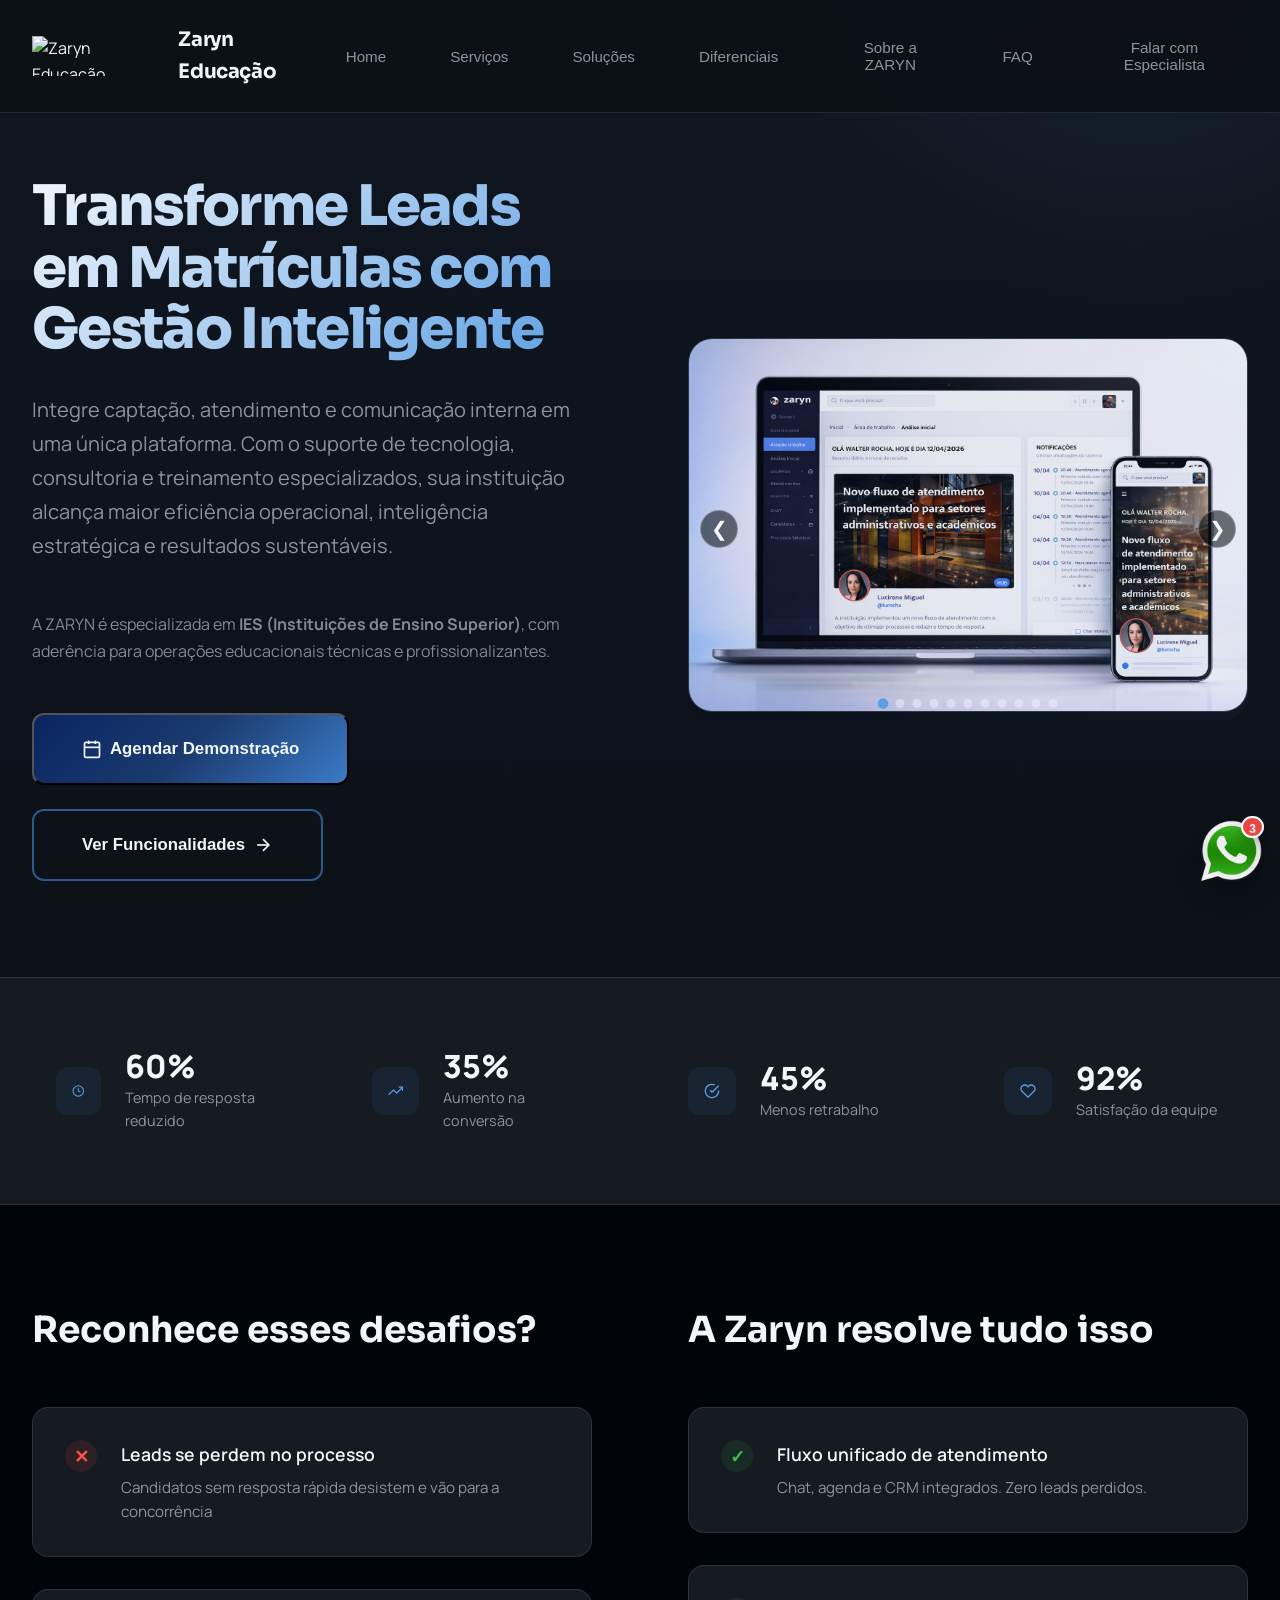
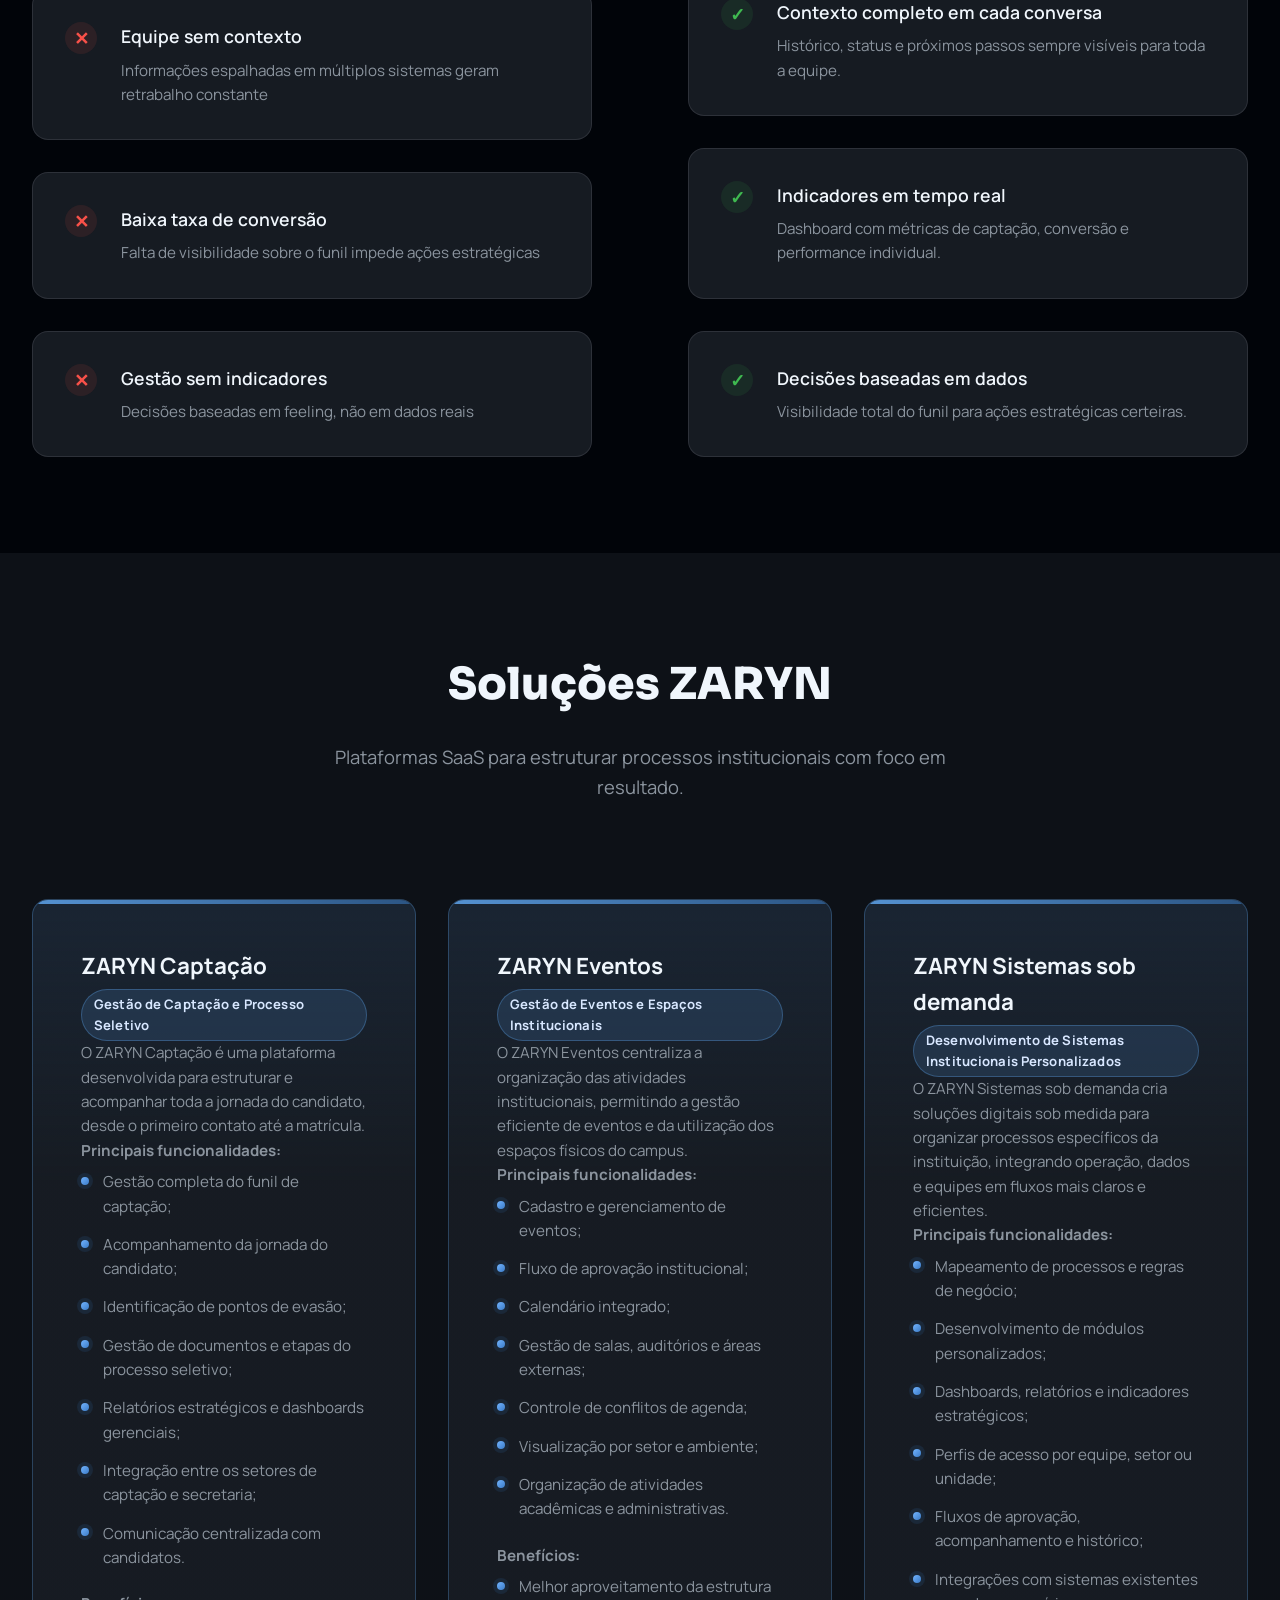
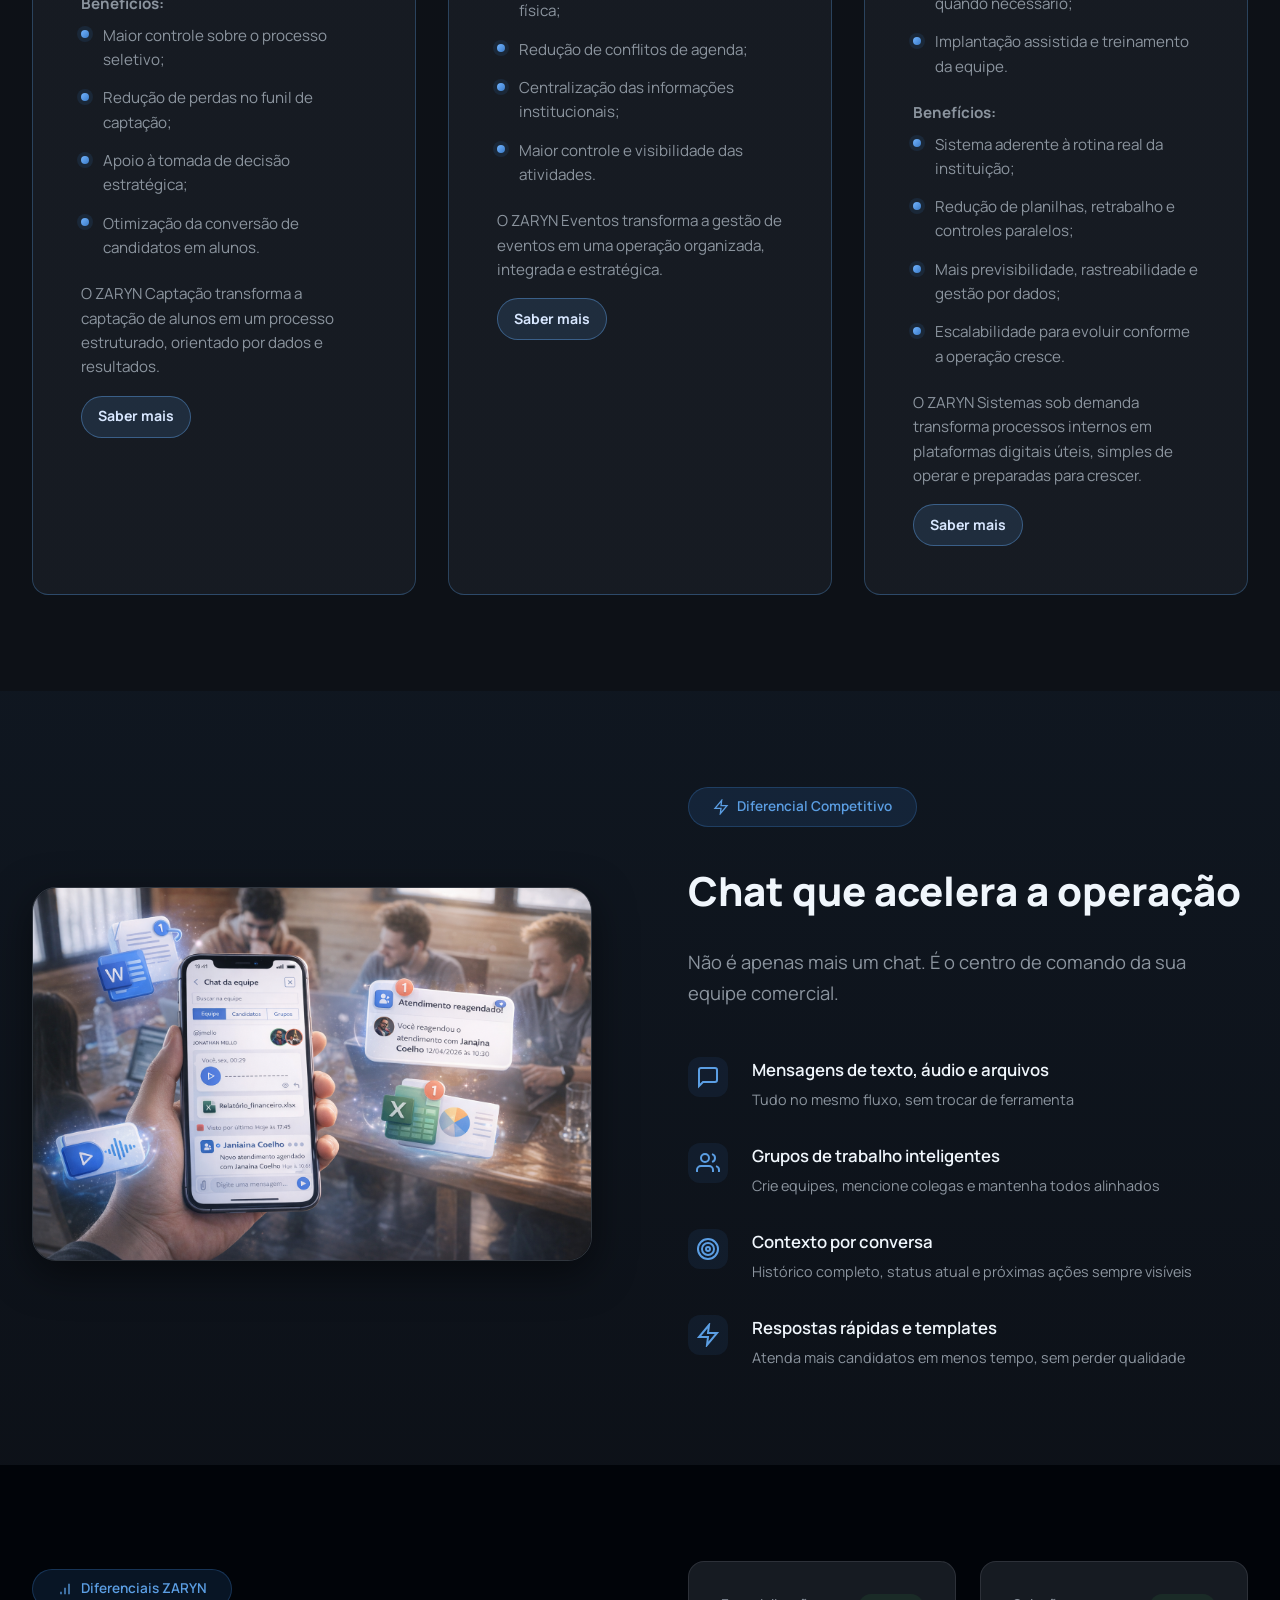
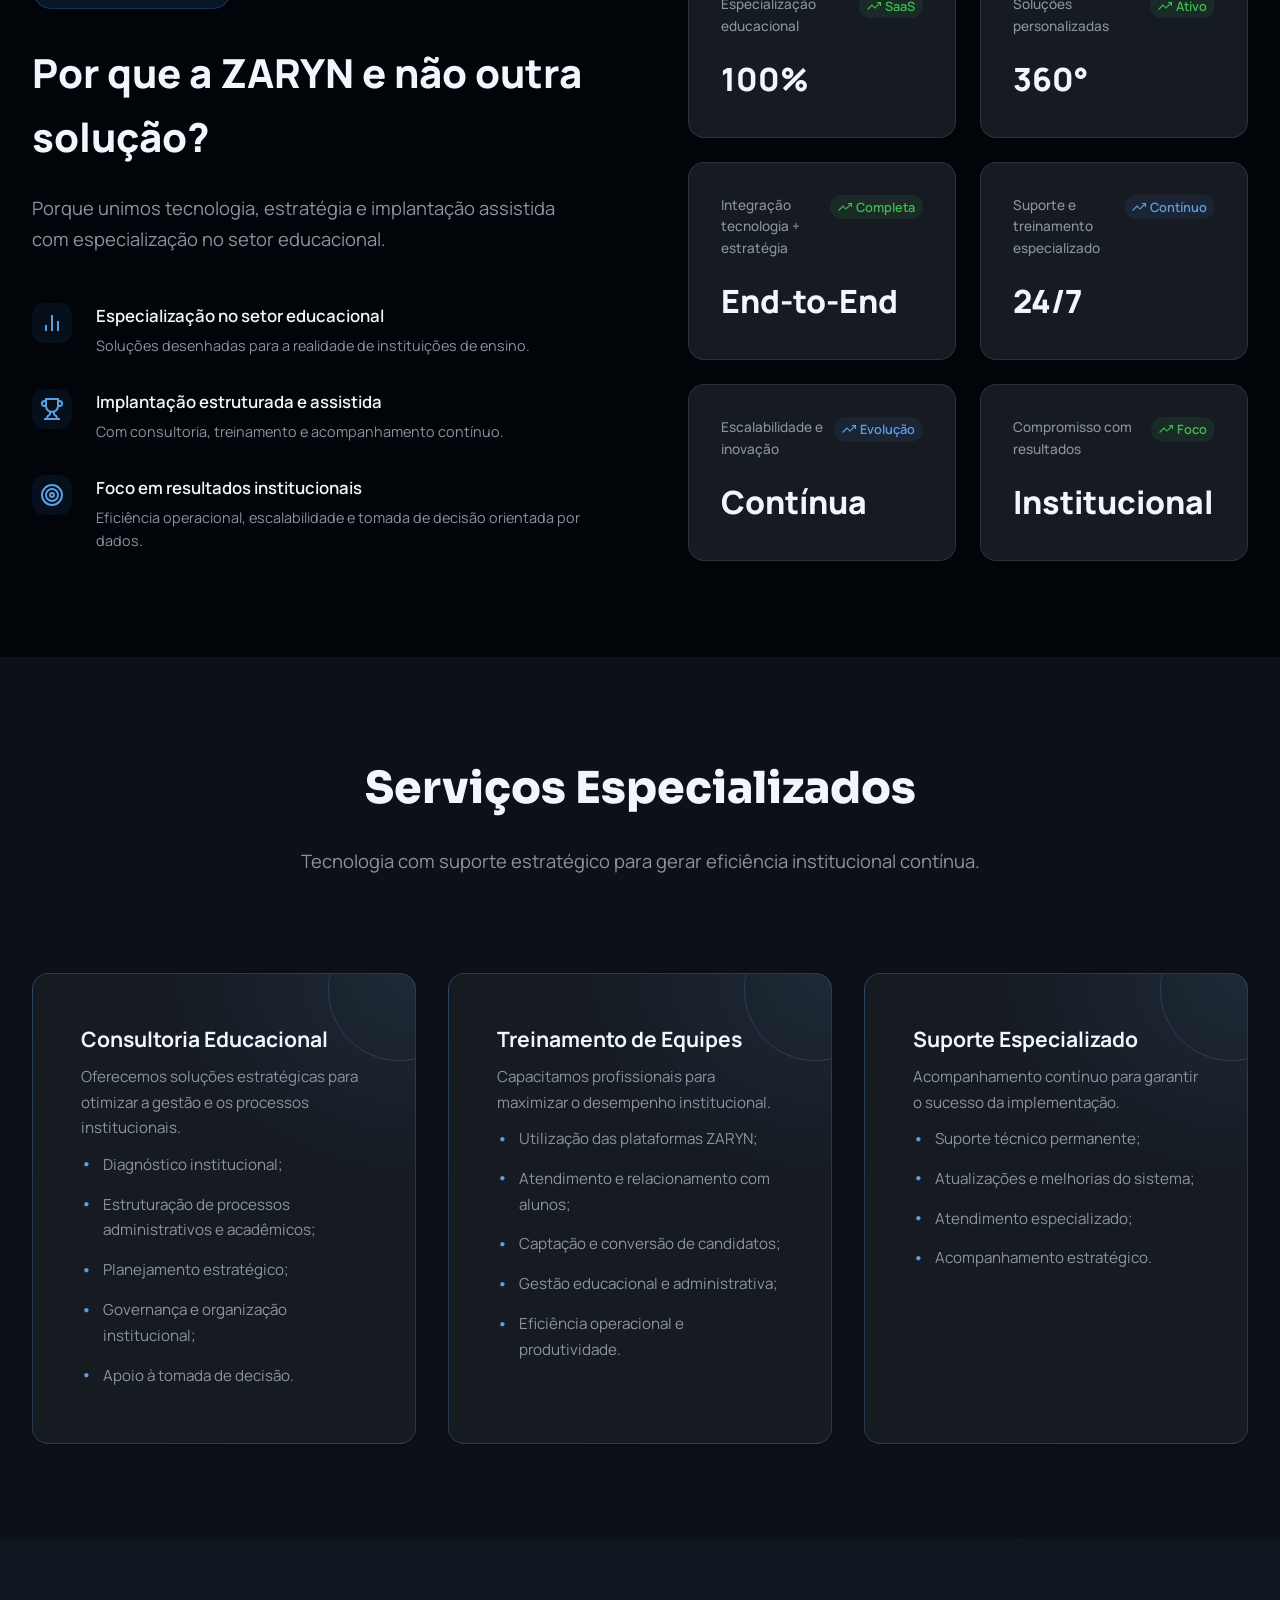
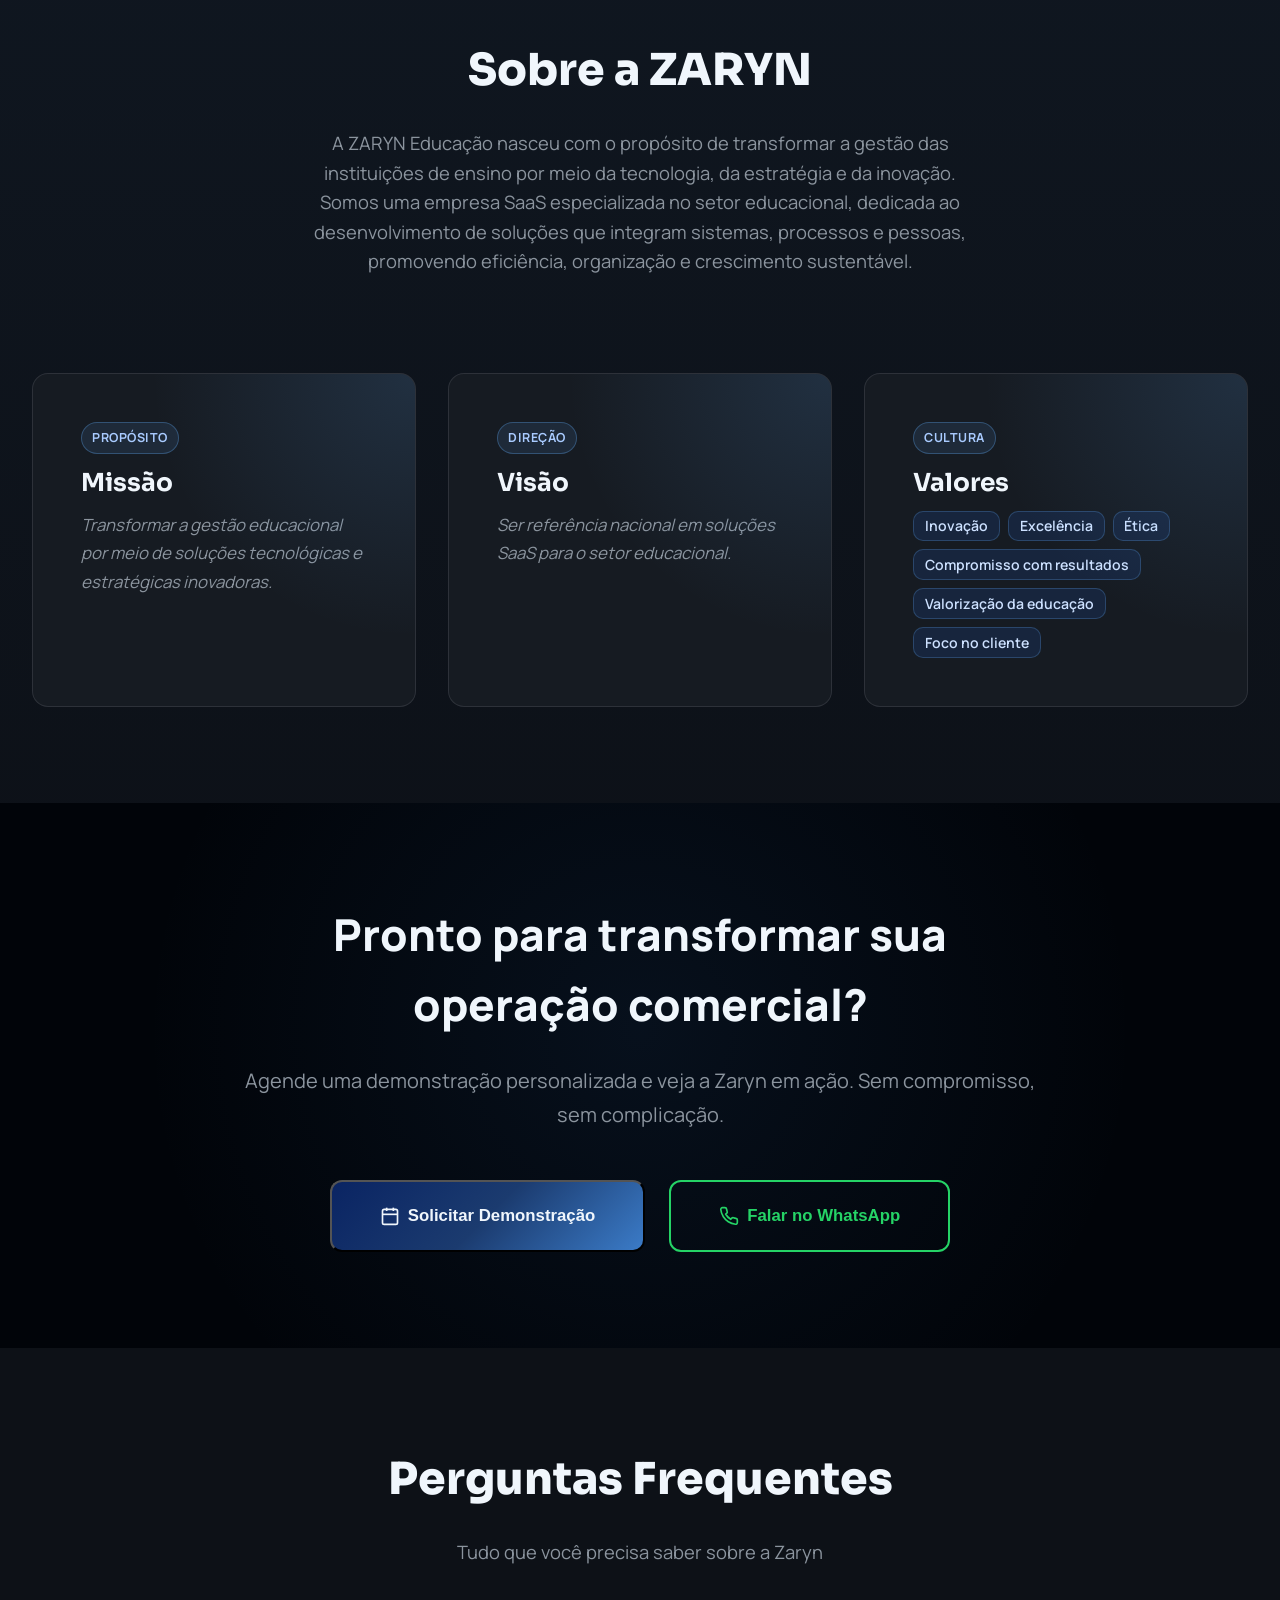
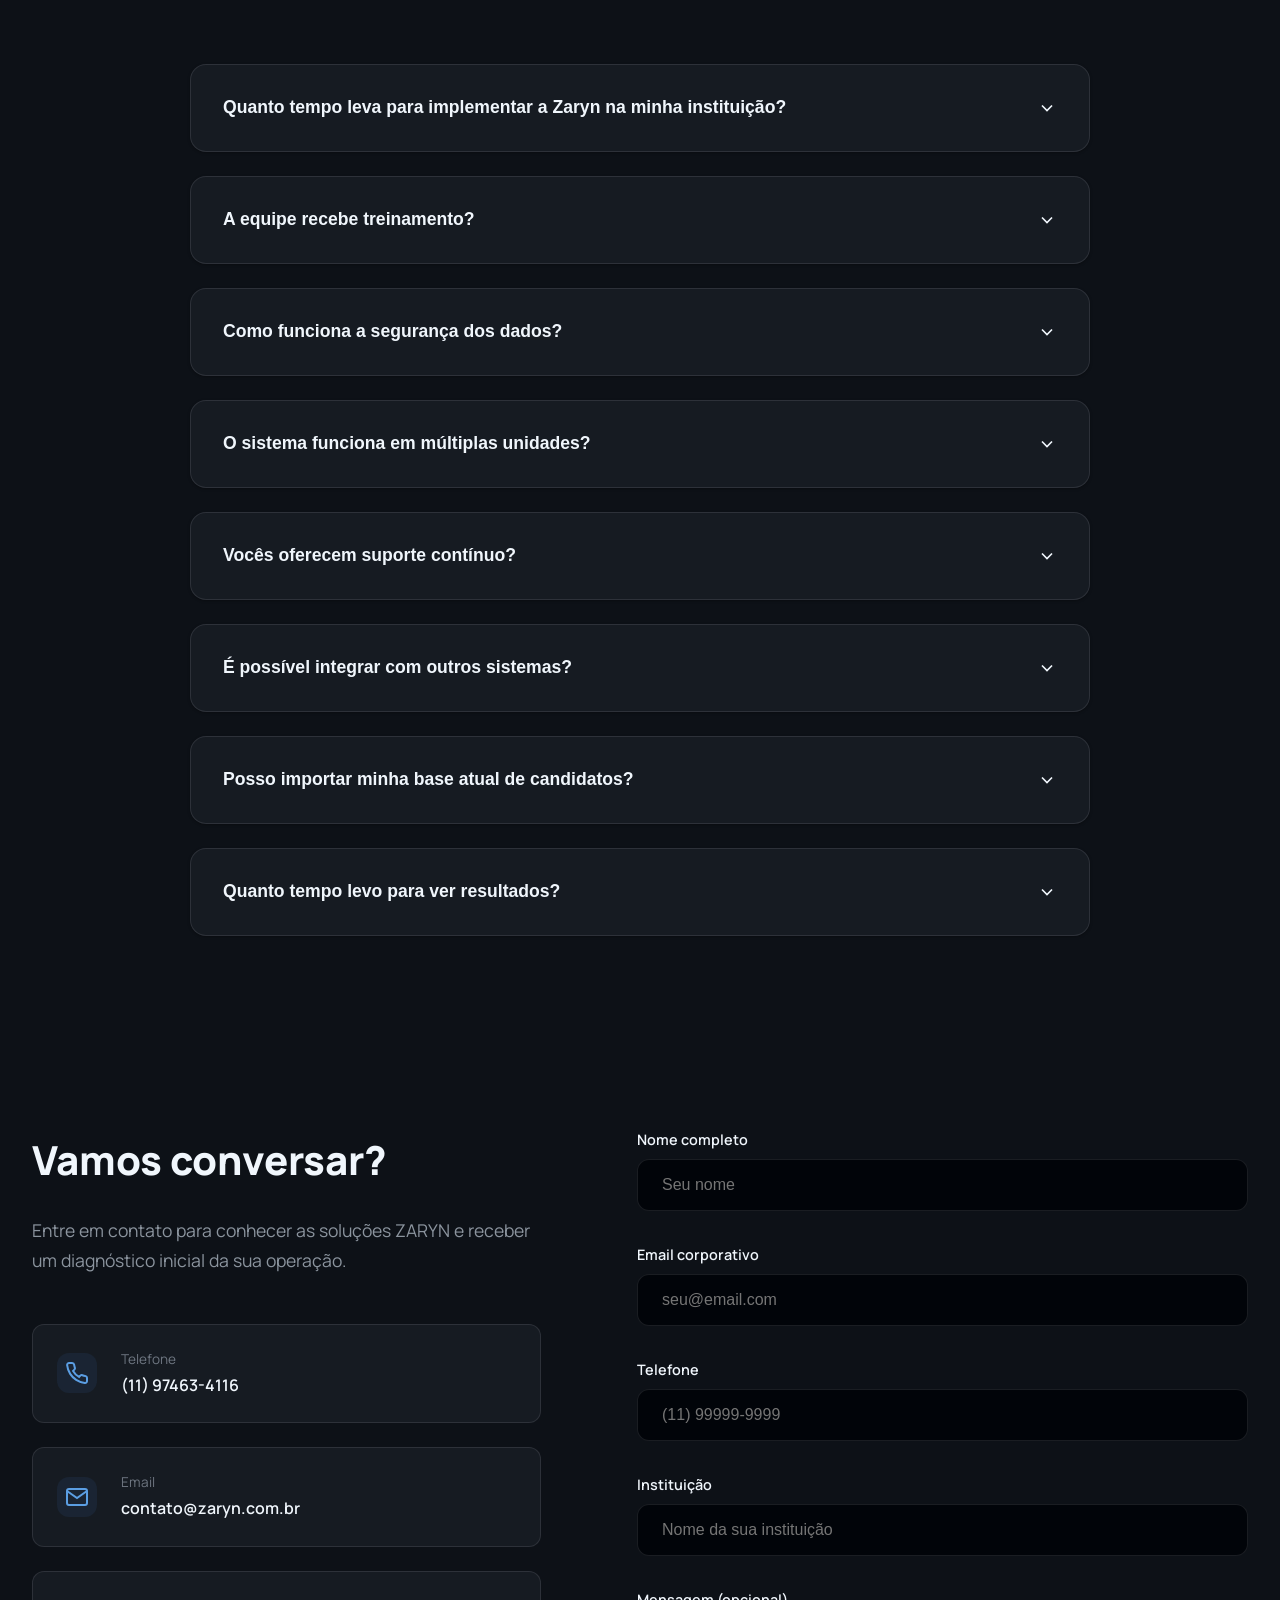
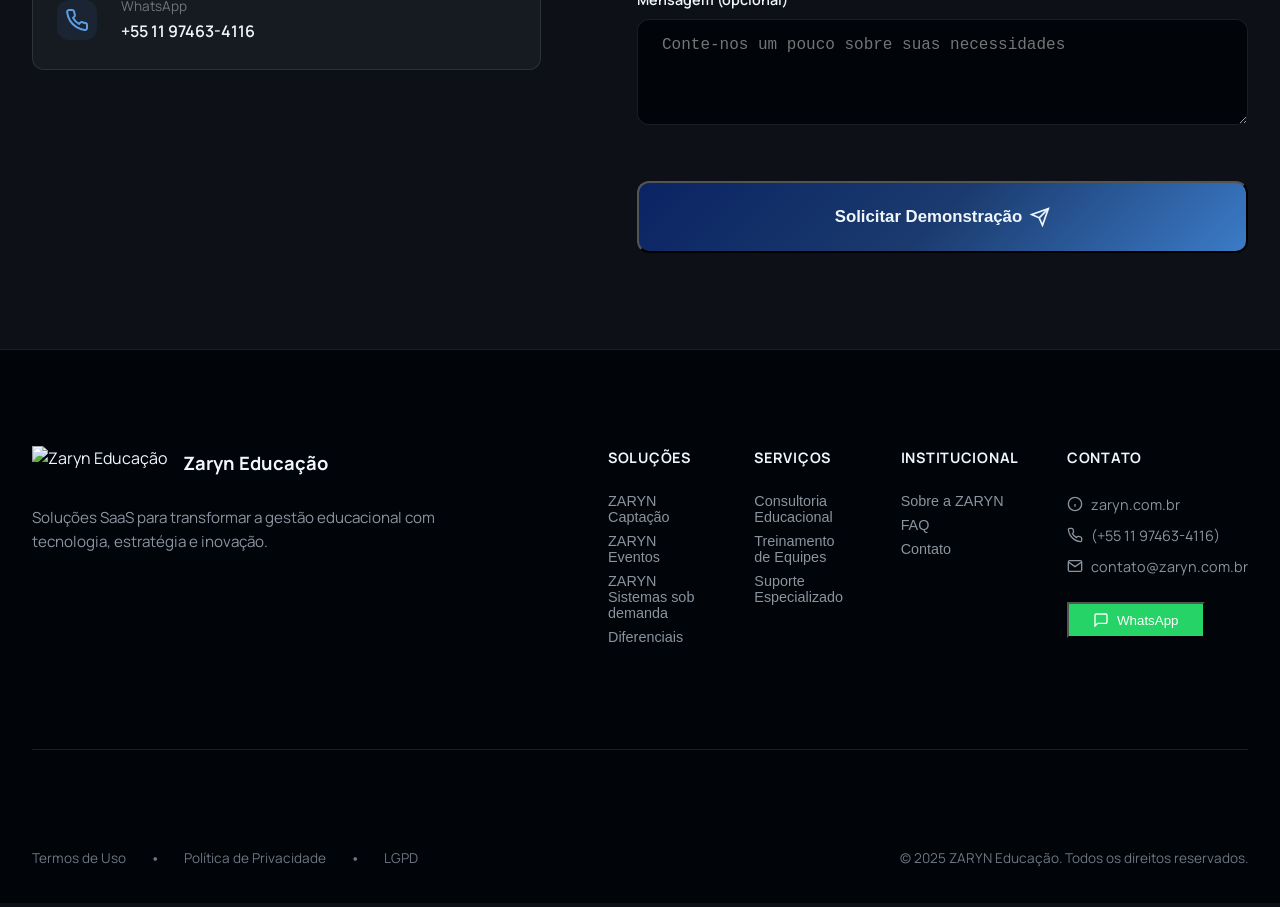
==== commit d63e5922: "Atualiza landing de sistemas sob demanda" ====
--- a/index.html
+++ b/index.html
@@ -127,6 +127,15 @@
                     <div class="hero-slider" id="heroSlider">
                         <img src="images/mockup-principal.png" alt="Tela principal Zaryn"
                             class="mockup-image hero-slide is-active">
+                        <img src="images/sistema-sob-demanda-para-transformar-processos-institucionais-em-eficiência-real.png"
+                            alt="Sistema sob demanda para transformar processos institucionais em eficiência real"
+                            class="mockup-image hero-slide">
+                        <img src="images/campaign/personalizados-feature-03-light.png"
+                            alt="Tela demonstrativa de sistema Zaryn para eventos e processos institucionais"
+                            class="mockup-image hero-slide">
+                        <img src="images/campaign/personalizados-feature-01-dark.png"
+                            alt="Tela demonstrativa de sistema Zaryn personalizado para processos institucionais"
+                            class="mockup-image hero-slide">
                         <img src="images/imagem-chat.png" alt="Tela de chat Zaryn" class="mockup-image hero-slide">
                         <img src="images/atendimentos.png" alt="Tela de atendimentos Zaryn"
                             class="mockup-image hero-slide">
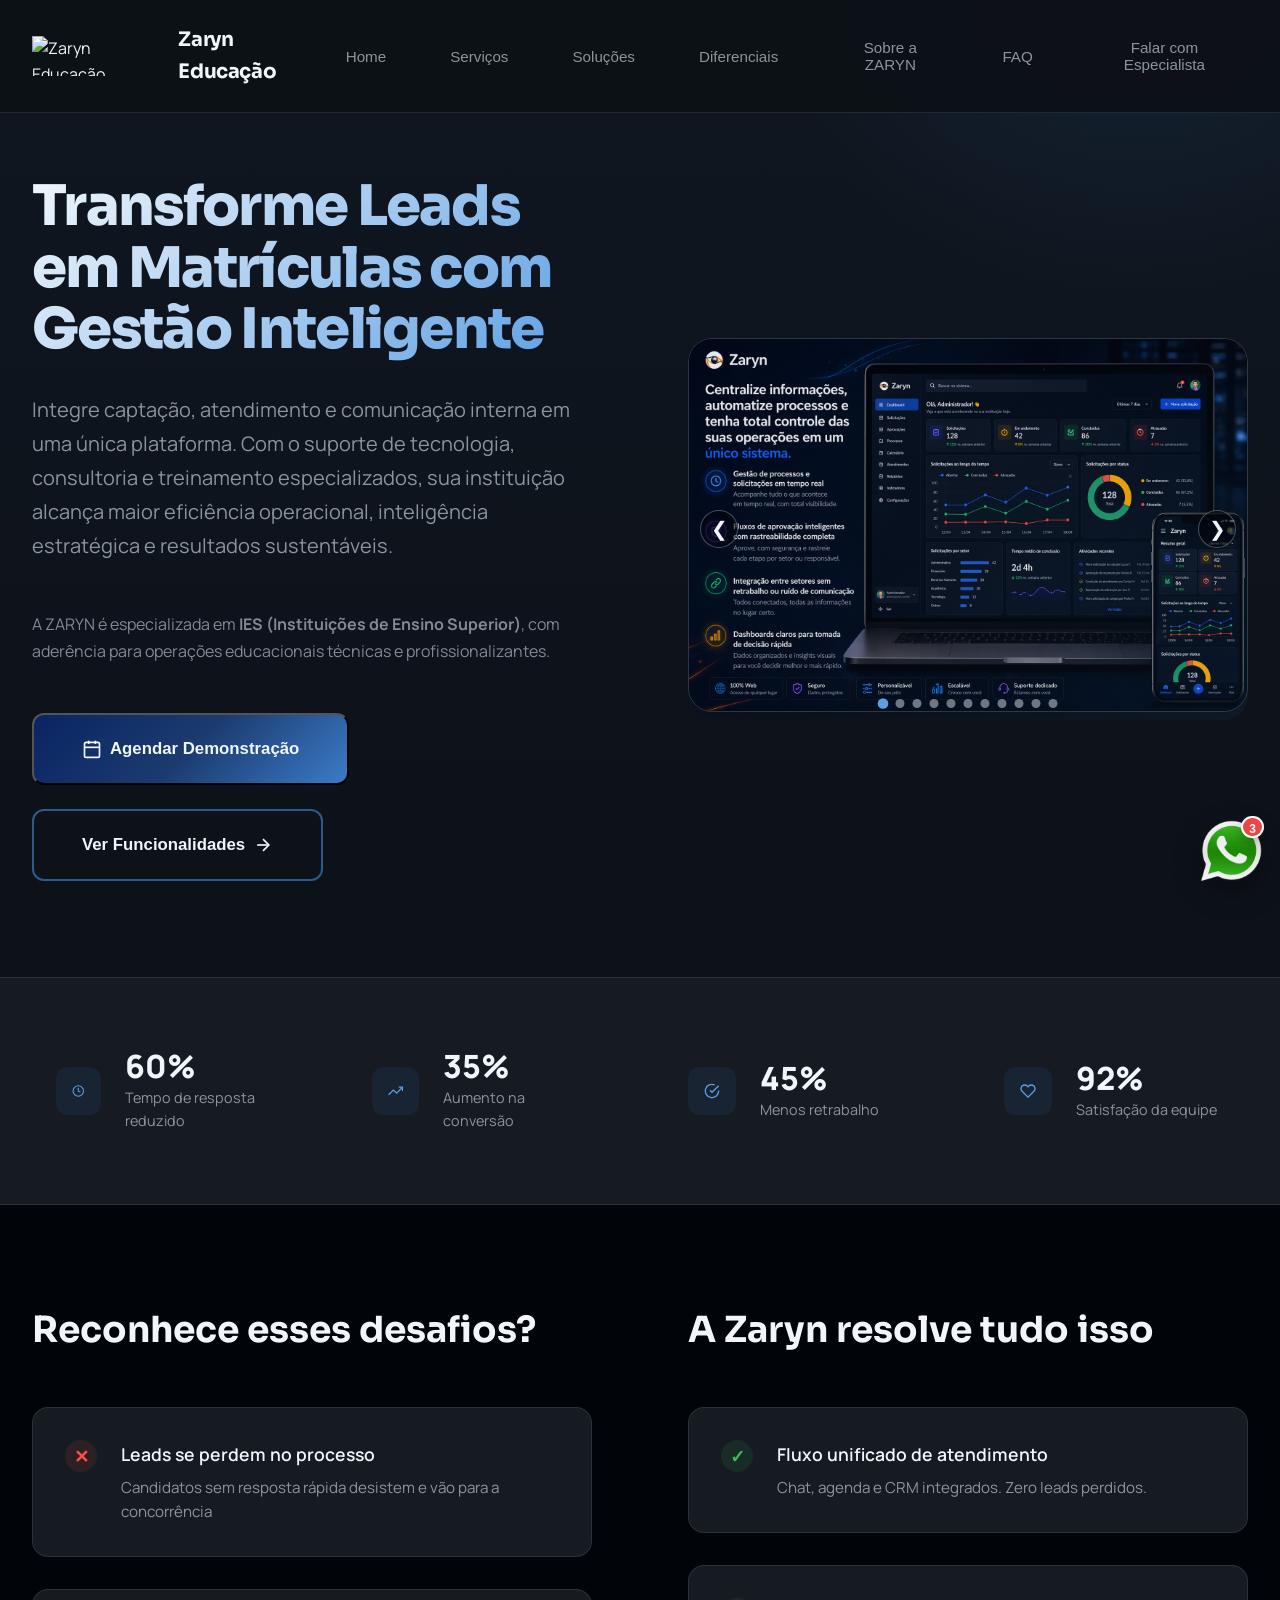
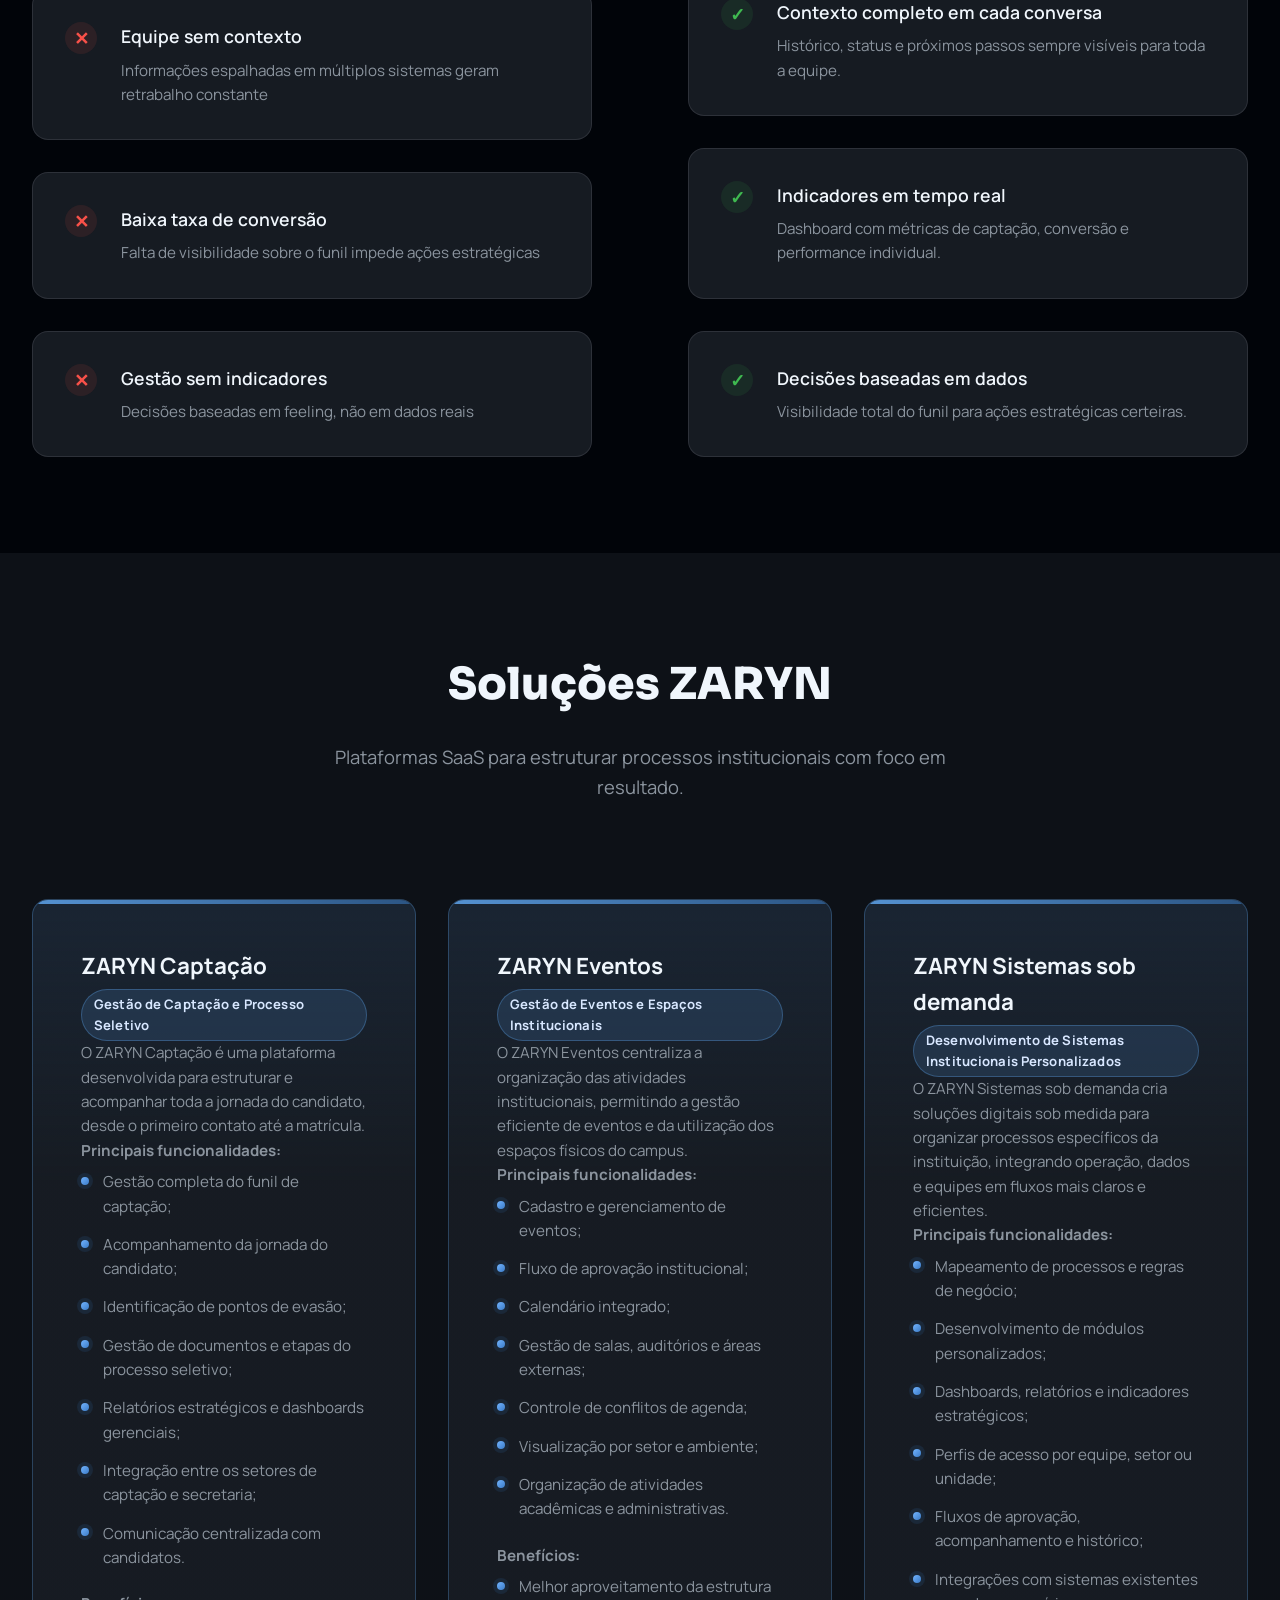
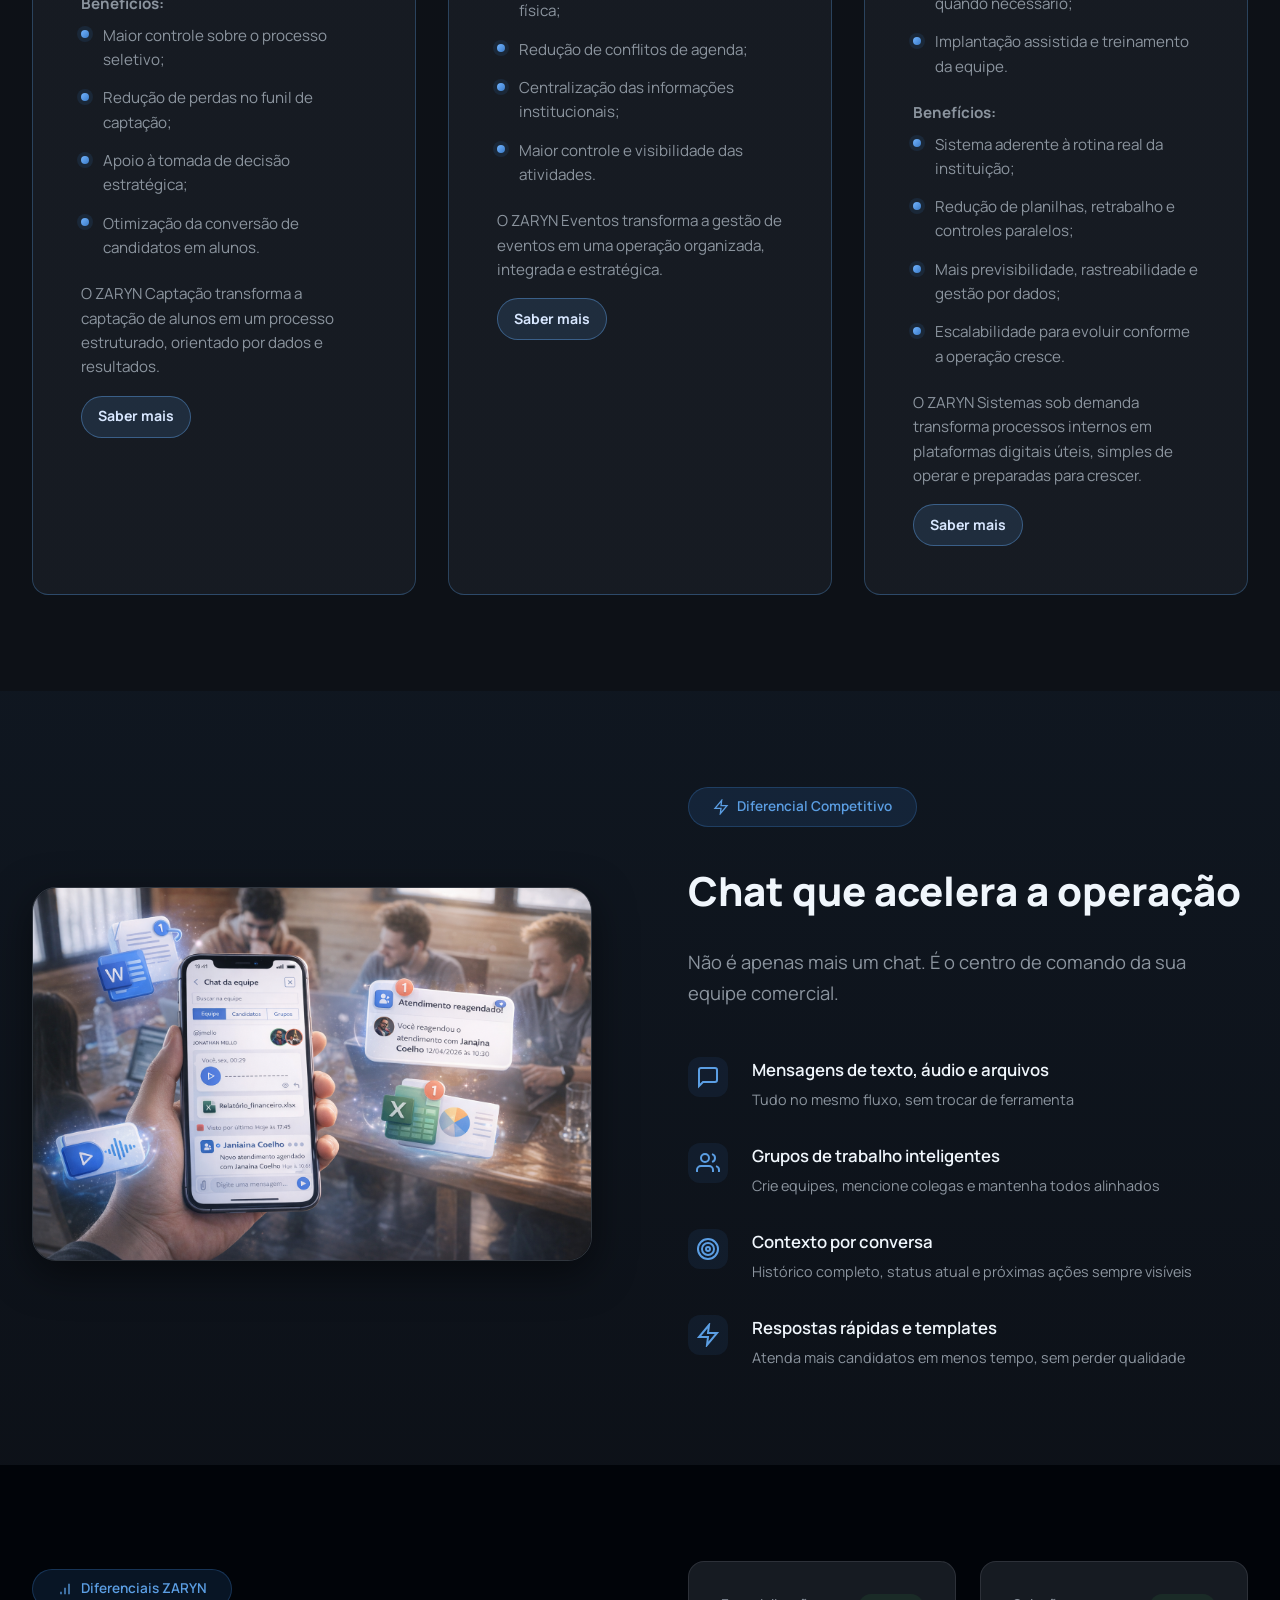
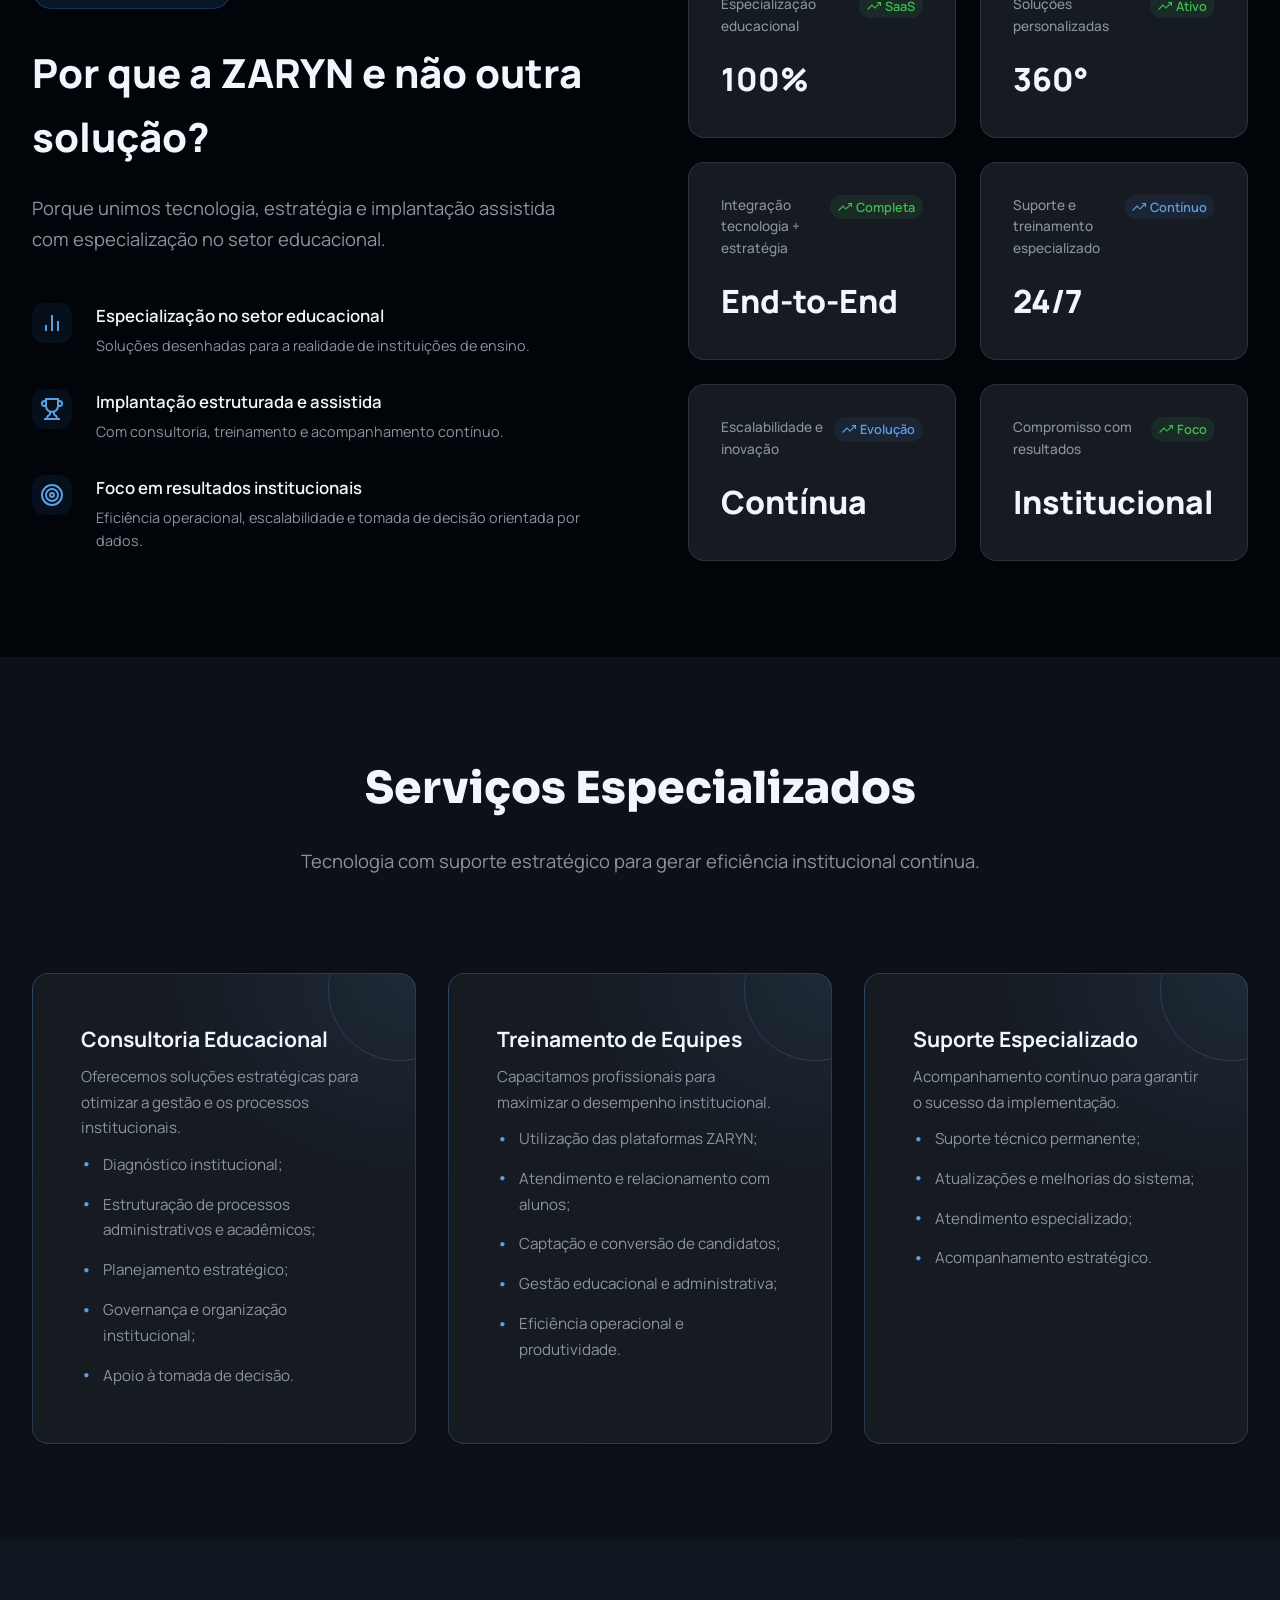
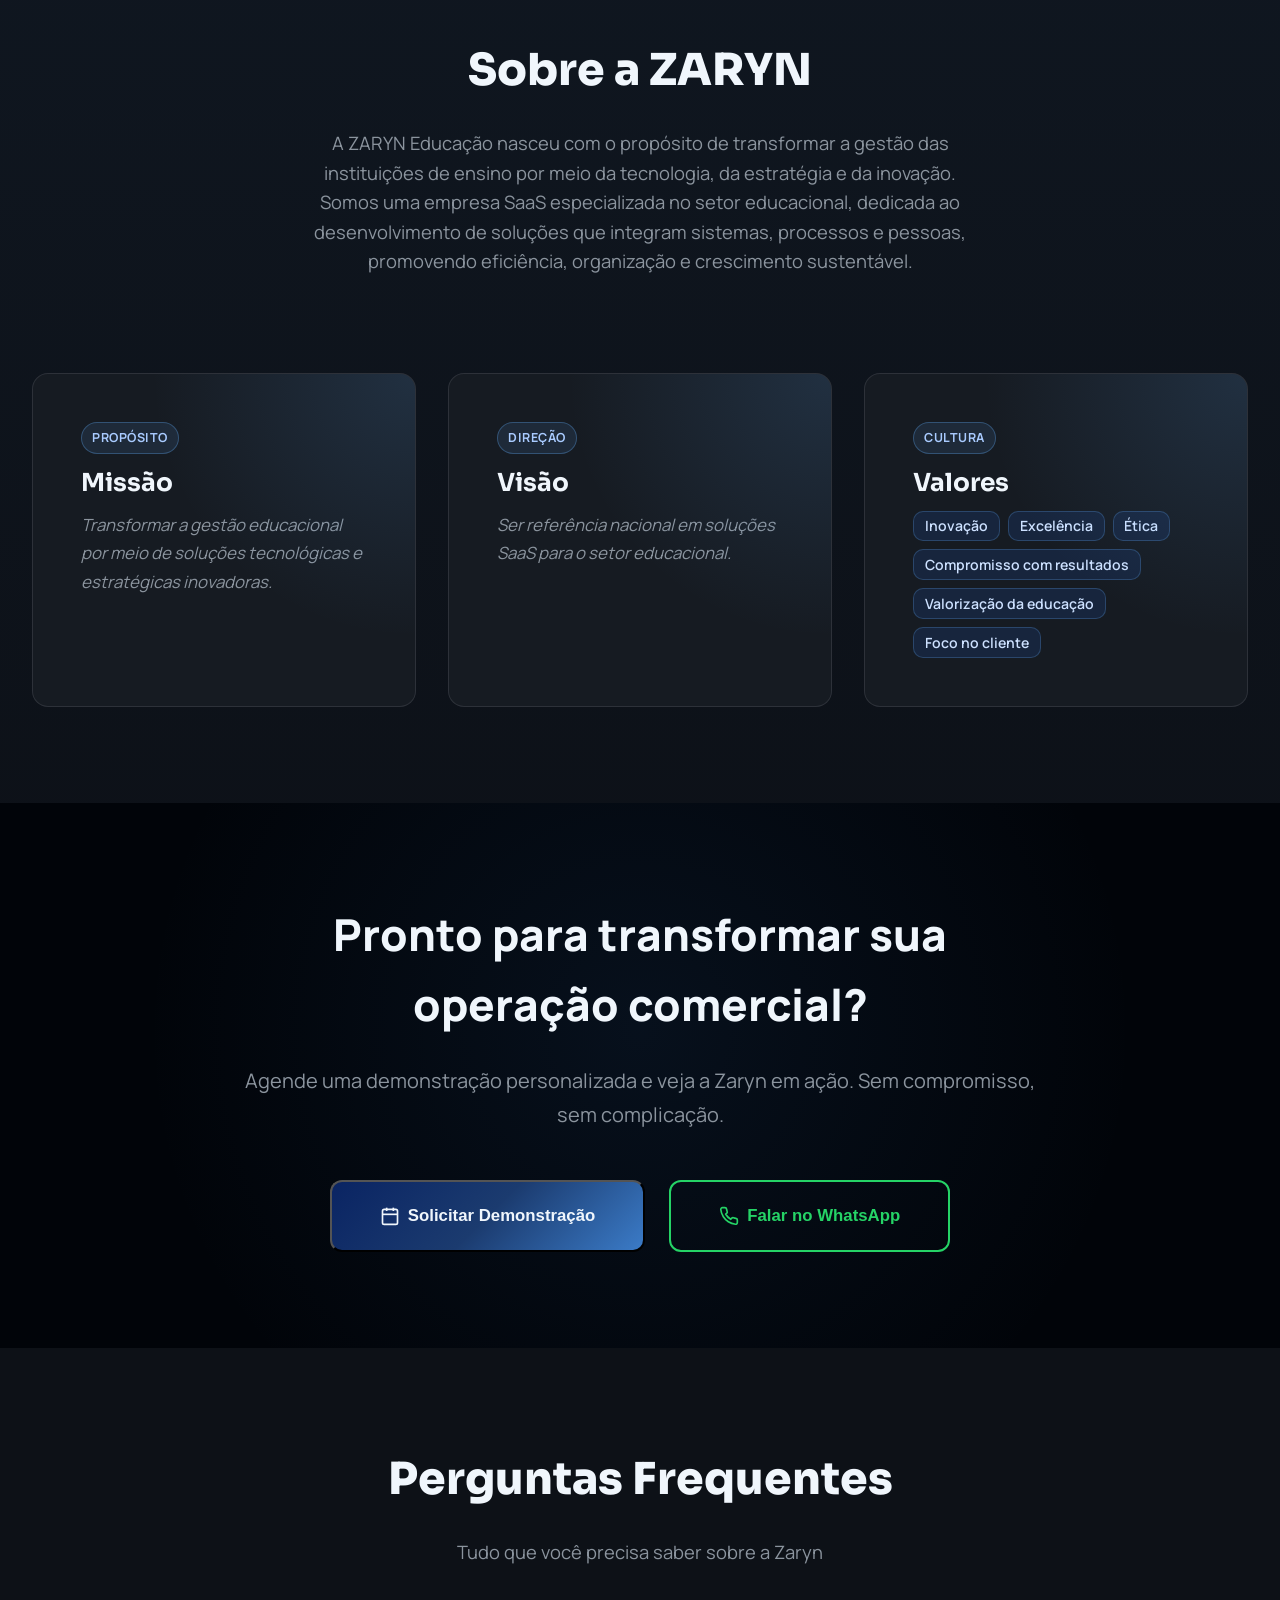
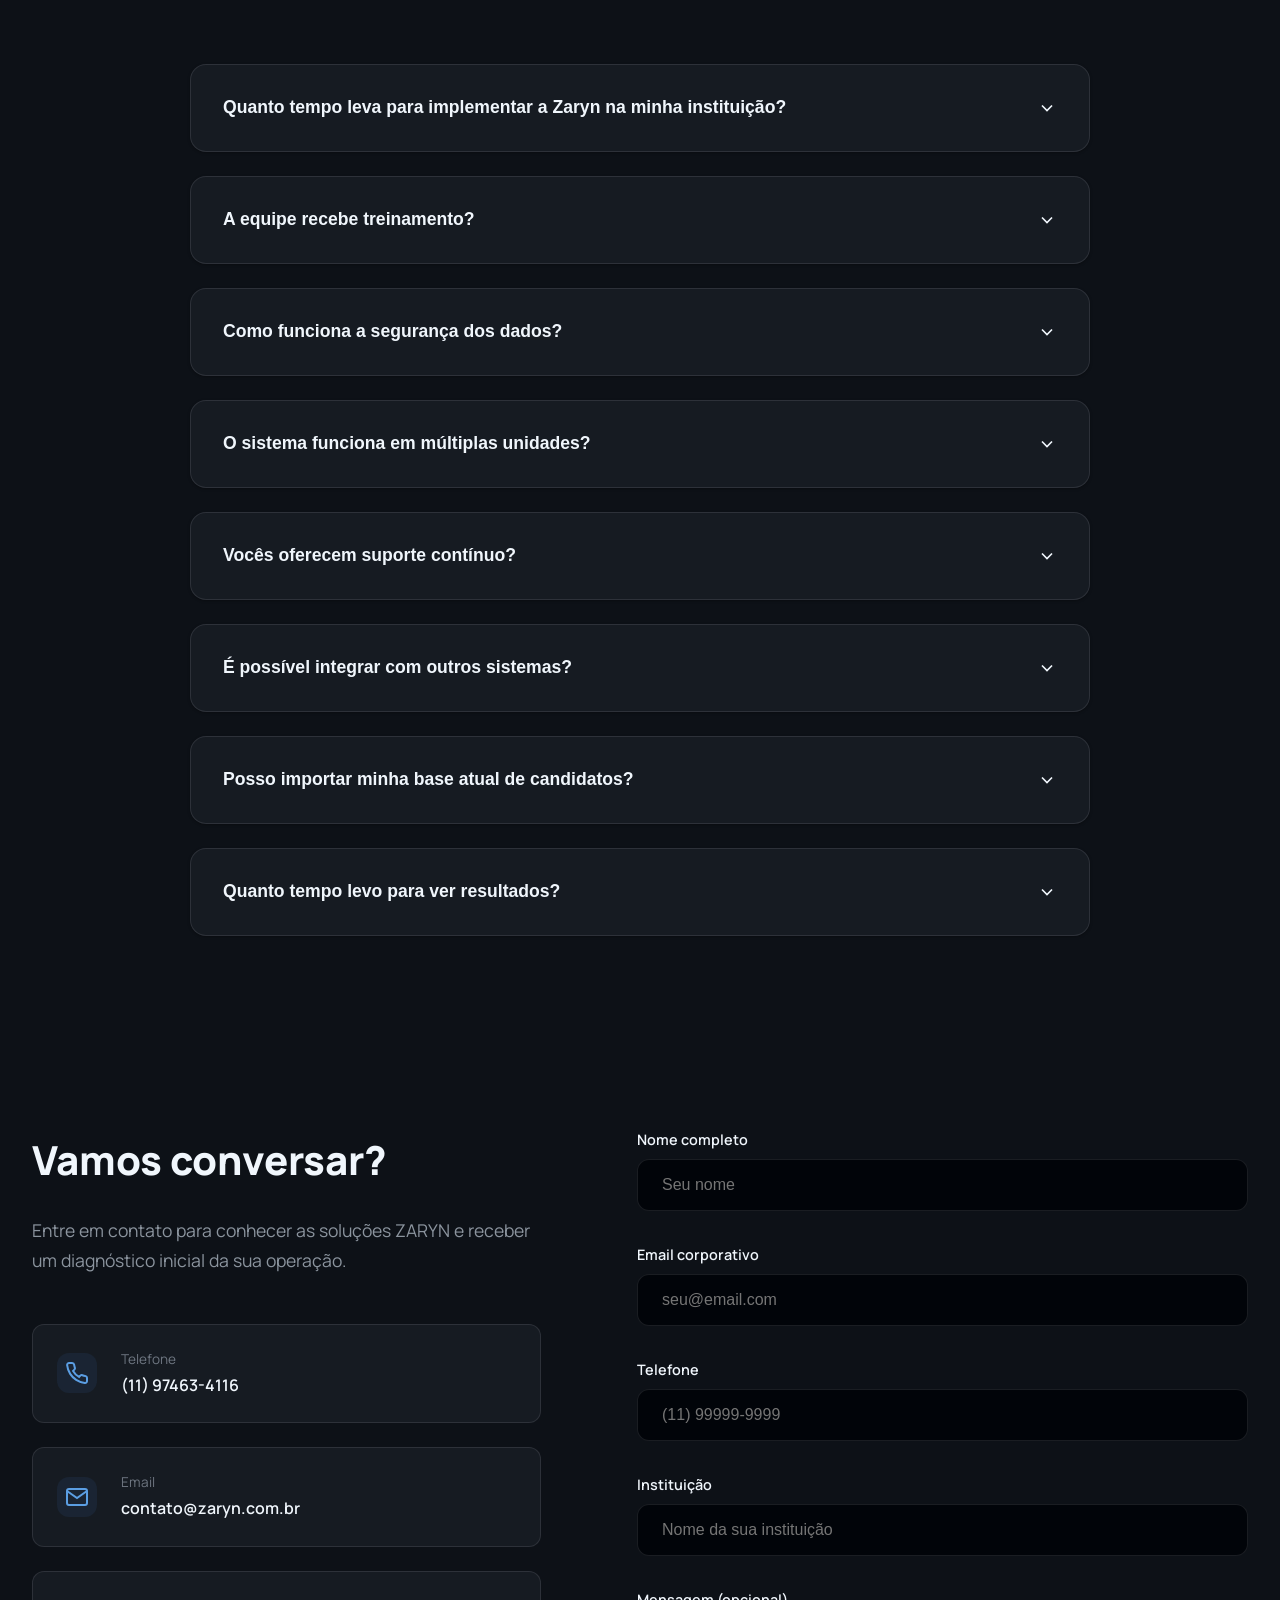
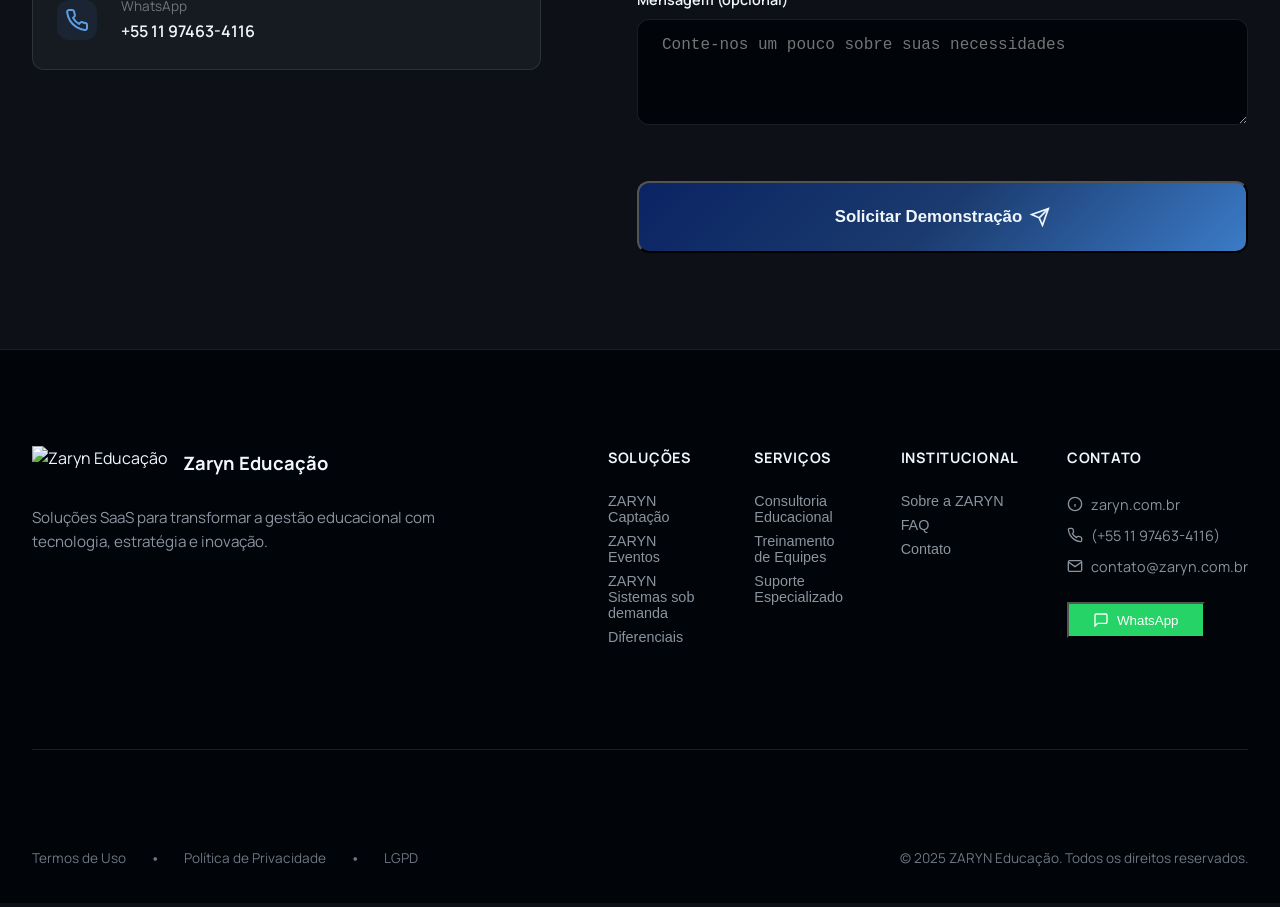
==== commit 2a0c147f: "Ajusta imagens de compartilhamento SEO" ====
--- a/index.html
+++ b/index.html
@@ -20,12 +20,18 @@
     <meta property="og:description"
         content="Integre captação, atendimento e comunicação interna em uma única plataforma para instituições de ensino.">
     <meta property="og:url" content="https://zaryn.com.br/">
-    <meta property="og:image" content="https://zaryn.com.br/images/mockup-principal.png">
+    <meta property="og:image" content="https://zaryn.com.br/images/zaryn-mascote.png">
+    <meta property="og:image:secure_url" content="https://zaryn.com.br/images/zaryn-mascote.png">
+    <meta property="og:image:type" content="image/png">
+    <meta property="og:image:width" content="1402">
+    <meta property="og:image:height" content="1122">
+    <meta property="og:image:alt" content="Mascote da ZARYN Educação">
     <meta name="twitter:card" content="summary_large_image">
     <meta name="twitter:title" content="ZARYN Educação - Plataforma SaaS para IES">
     <meta name="twitter:description"
         content="Tecnologia, consultoria e treinamento para transformar captação e atendimento em resultados sustentáveis.">
-    <meta name="twitter:image" content="https://zaryn.com.br/images/mockup-principal.png">
+    <meta name="twitter:image" content="https://zaryn.com.br/images/zaryn-mascote.png">
+    <meta name="twitter:image:alt" content="Mascote da ZARYN Educação">
     <link rel="icon" type="image/png" href="images/favicon.png">
     <script>
         (function () {
